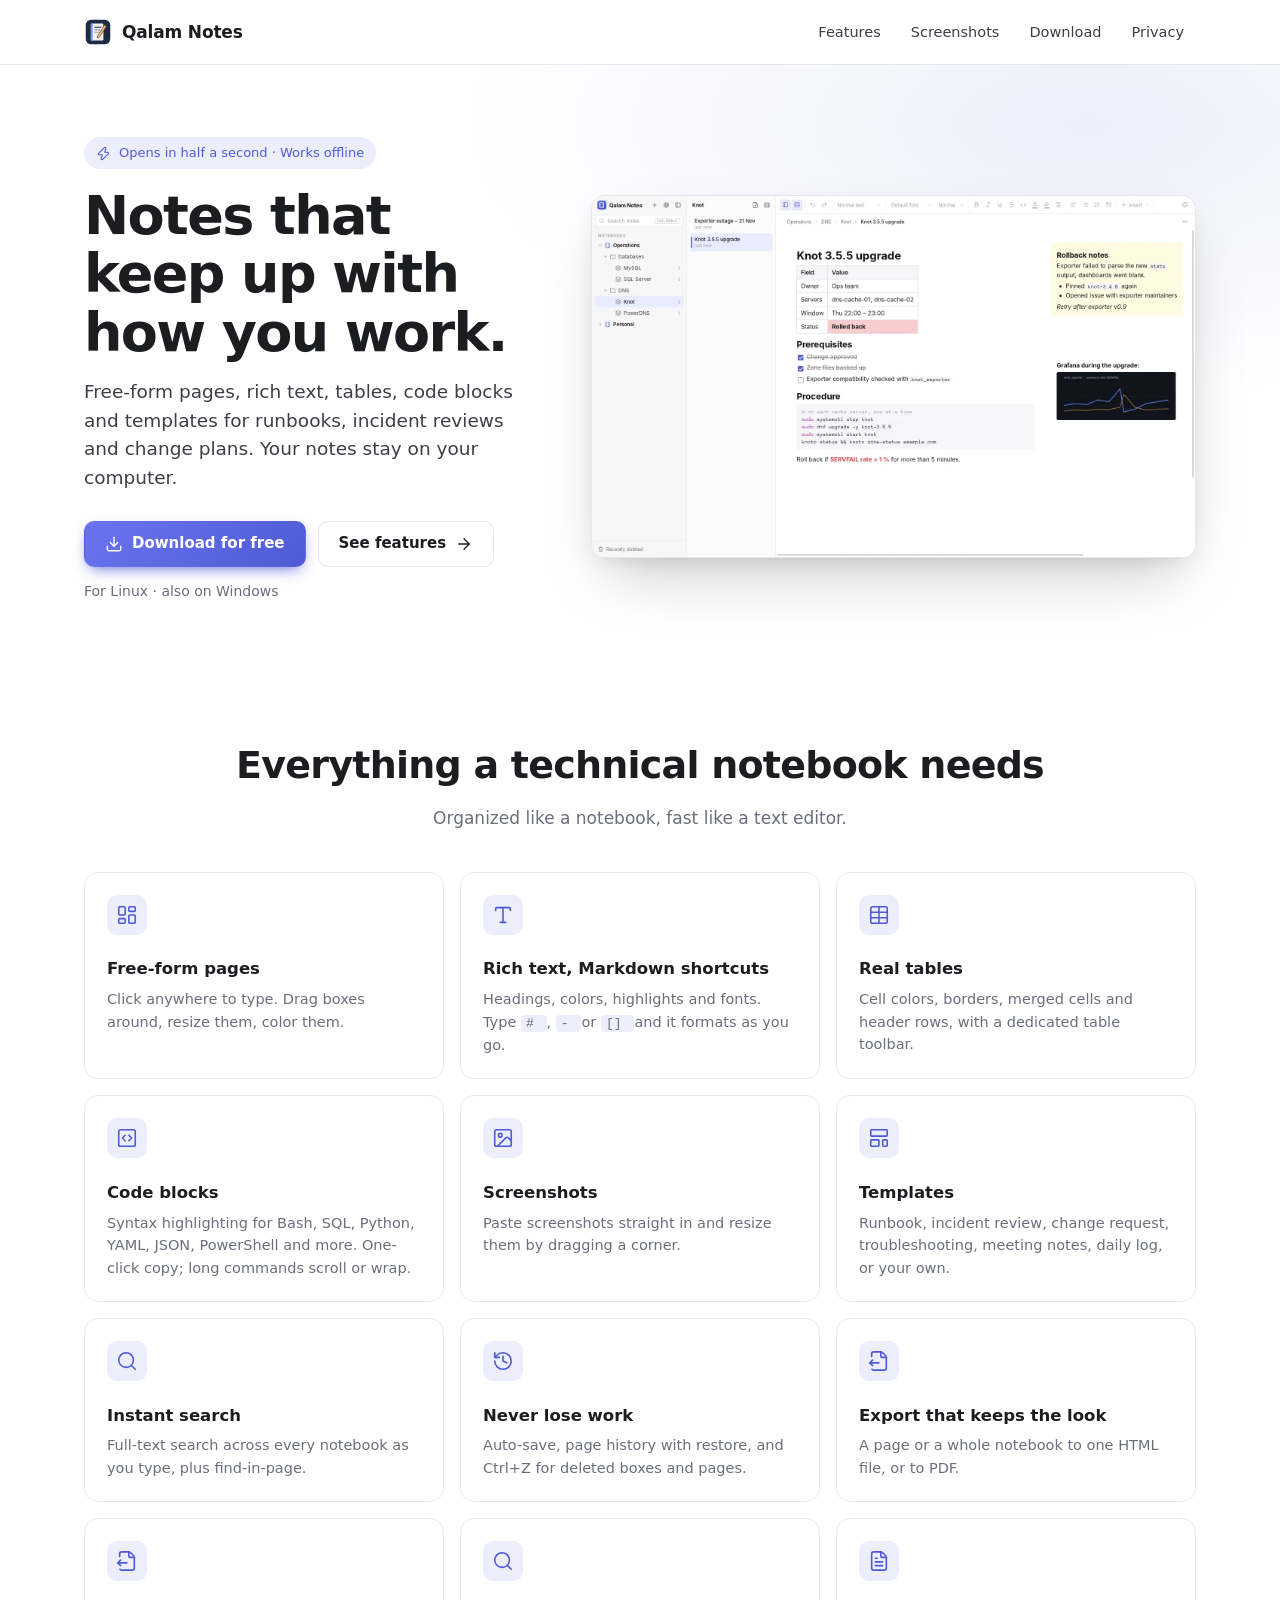
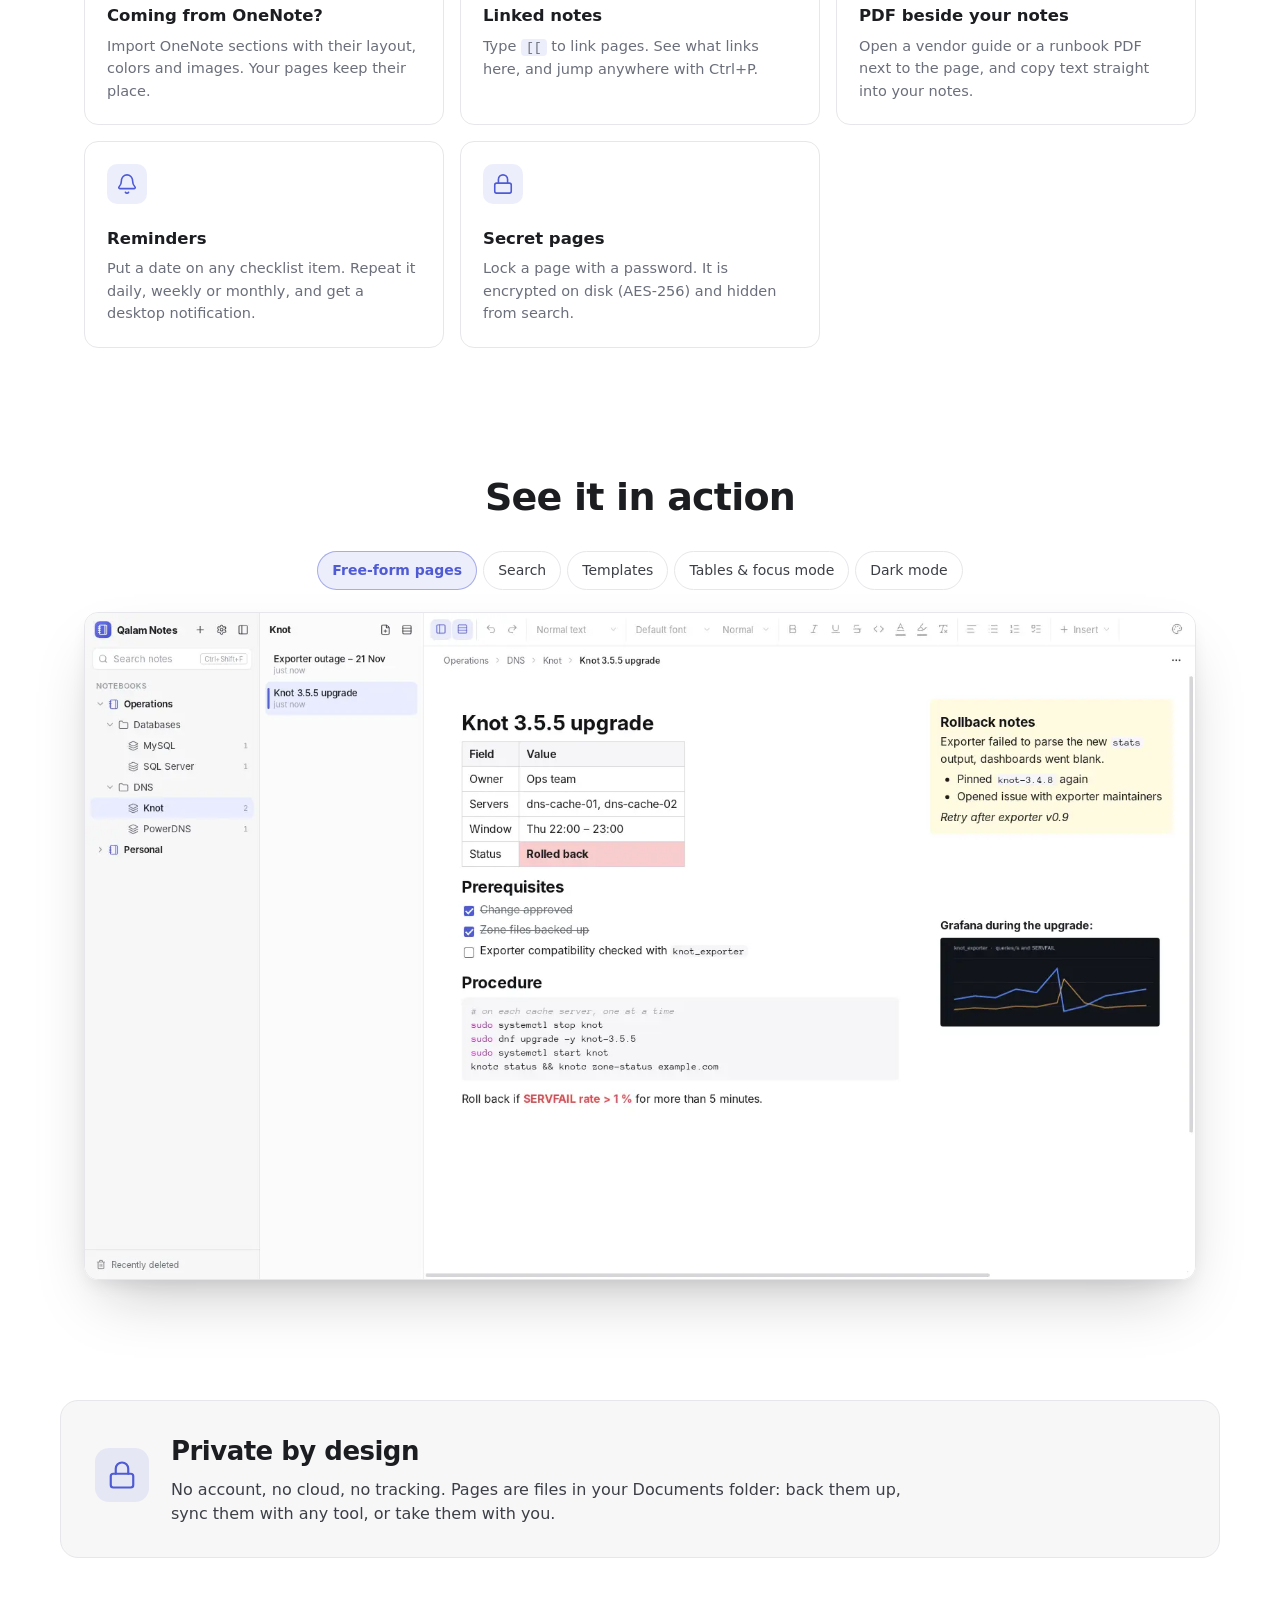
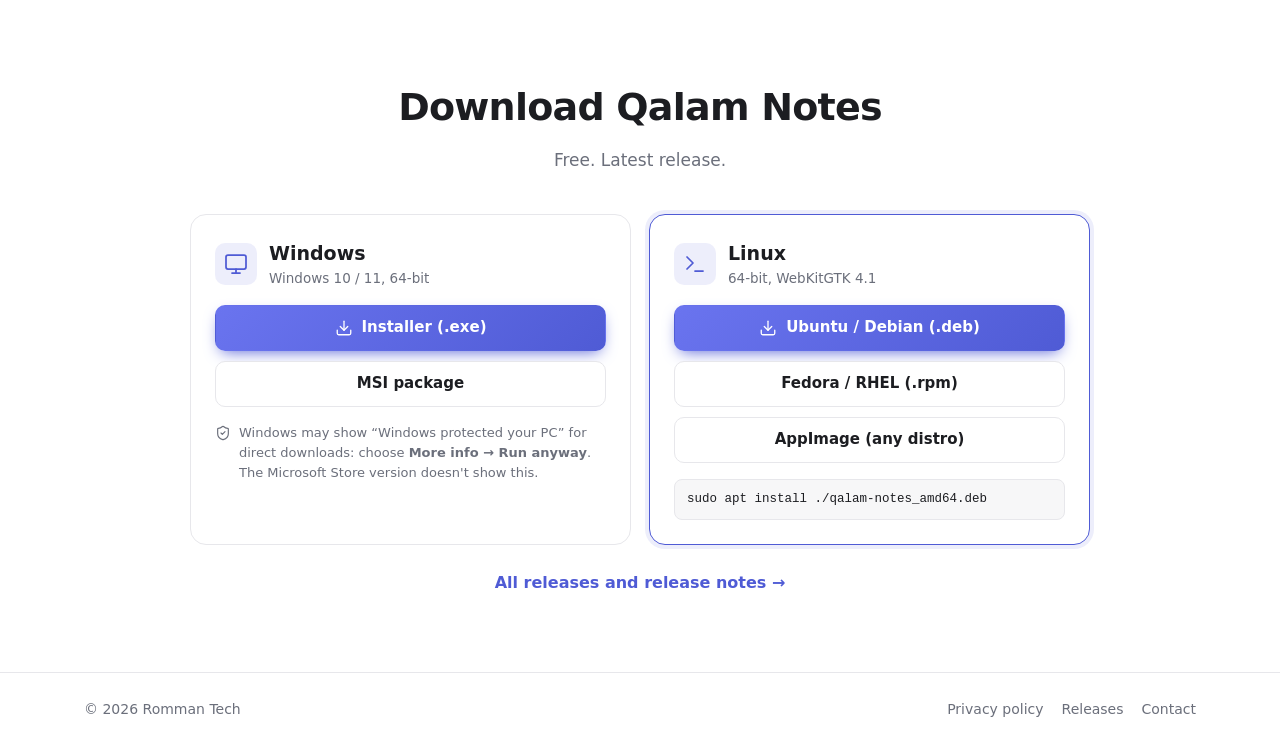
==== index.html @ b6d00610 "Website: master (1e825f2)" ====
<!doctype html>
<html lang="en">
<head>
<meta charset="utf-8">
<meta name="viewport" content="width=device-width, initial-scale=1">
<title>Qalam Notes – fast, private notes for technical people</title>
<meta name="description" content="Free-form pages, rich text, tables, code blocks, templates and full-text search. Your notes stay on your computer.">
<meta property="og:title" content="Qalam Notes">
<meta property="og:description" content="Fast, local-first notes with free-form pages, rich text, tables, templates and search.">
<meta property="og:image" content="https://qalam.romman-tech.com/assets/1-runbook-free-form-page.webp">
<link rel="icon" href="assets/favicon.png">
<link rel="apple-touch-icon" href="assets/apple-touch-icon.png">
<link rel="stylesheet" href="styles.css">
</head>
<body>
<header class="nav">
  <div class="wrap nav-in">
    <a class="brand" href="#top"><img src="assets/logo.svg" alt="" width="28" height="28">Qalam Notes</a>
    <nav>
      <a href="#features">Features</a>
      <a href="#screens">Screenshots</a>
      <a href="#download">Download</a>
      <a href="privacy.html">Privacy</a>
    </nav>
  </div>
</header>

<main id="top">
  <section class="hero">
    <div class="wrap hero-in">
      <div class="hero-text">
        <span class="pill"><svg xmlns="http://www.w3.org/2000/svg" width="24" height="24" viewBox="0 0 24 24" fill="none" stroke="currentColor" stroke-width="1.75" stroke-linecap="round" stroke-linejoin="round"><path d="M15.914 4a1.5 1.5 0 00-2.474-1.561l-9 9A1.5 1.5 0 005.5 14h4.002a.5.5 0 01.471.666L8.086 20a1.5 1.5 0 002.475 1.56l9-9A1.5 1.5 0 0018.5 10h-3.997a.5.5 0 01-.472-.667z"/></svg> Opens in half a second · Works offline</span>
        <h1>Notes that keep up with how you work.</h1>
        <p class="lead">Free-form pages, rich text, tables, code blocks and templates for runbooks, incident reviews and change plans. Your notes stay on your computer.</p>
        <div class="cta">
          <a class="btn primary" id="hero-download" href="#download"><svg xmlns="http://www.w3.org/2000/svg" width="24" height="24" viewBox="0 0 24 24" fill="none" stroke="currentColor" stroke-width="1.75" stroke-linecap="round" stroke-linejoin="round"><path d="M12 15V3"/><path d="M21 15v4a2 2 0 0 1-2 2H5a2 2 0 0 1-2-2v-4"/><path d="m7 10 5 5 5-5"/></svg><span>Download for free</span></a>
          <a class="btn ghost" href="#features">See features <svg xmlns="http://www.w3.org/2000/svg" width="24" height="24" viewBox="0 0 24 24" fill="none" stroke="currentColor" stroke-width="1.75" stroke-linecap="round" stroke-linejoin="round"><path d="M5 12h14"/><path d="m12 5 7 7-7 7"/></svg></a>
        </div>
        <p class="sub" id="hero-sub">Windows 10/11 and Linux</p>
      </div>
      <div class="hero-shot">
        <img src="assets/1-runbook-free-form-page.webp" alt="Qalam Notes with a runbook page, tables, code and side notes" width="1600" height="960">
      </div>
    </div>
  </section>

  <section id="features" class="features">
    <div class="wrap">
      <h2>Everything a technical notebook needs</h2>
      <p class="section-lead">Organized like a notebook, fast like a text editor.</p>
      <div class="grid">
        <article><svg xmlns="http://www.w3.org/2000/svg" width="24" height="24" viewBox="0 0 24 24" fill="none" stroke="currentColor" stroke-width="1.75" stroke-linecap="round" stroke-linejoin="round"><rect width="7" height="9" x="3" y="3" rx="1"/><rect width="7" height="5" x="14" y="3" rx="1"/><rect width="7" height="9" x="14" y="12" rx="1"/><rect width="7" height="5" x="3" y="16" rx="1"/></svg><h3>Free-form pages</h3><p>Click anywhere to type. Drag boxes around, resize them, color them.</p></article>
        <article><svg xmlns="http://www.w3.org/2000/svg" width="24" height="24" viewBox="0 0 24 24" fill="none" stroke="currentColor" stroke-width="1.75" stroke-linecap="round" stroke-linejoin="round"><path d="M12 4v16"/><path d="M4 7V5a1 1 0 0 1 1-1h14a1 1 0 0 1 1 1v2"/><path d="M9 20h6"/></svg><h3>Rich text, Markdown shortcuts</h3><p>Headings, colors, highlights and fonts. Type <code># </code>, <code>- </code> or <code>[] </code> and it formats as you go.</p></article>
        <article><svg xmlns="http://www.w3.org/2000/svg" width="24" height="24" viewBox="0 0 24 24" fill="none" stroke="currentColor" stroke-width="1.75" stroke-linecap="round" stroke-linejoin="round"><path d="M12 3v18"/><rect width="18" height="18" x="3" y="3" rx="2"/><path d="M3 9h18"/><path d="M3 15h18"/></svg><h3>Real tables</h3><p>Cell colors, borders, merged cells and header rows, with a dedicated table toolbar.</p></article>
        <article><svg xmlns="http://www.w3.org/2000/svg" width="24" height="24" viewBox="0 0 24 24" fill="none" stroke="currentColor" stroke-width="1.75" stroke-linecap="round" stroke-linejoin="round"><path d="m10 9-3 3 3 3"/><path d="m14 15 3-3-3-3"/><rect x="3" y="3" width="18" height="18" rx="2"/></svg><h3>Code blocks</h3><p>Syntax highlighting for Bash, SQL, Python, YAML, JSON, PowerShell and more. One-click copy; long commands scroll or wrap.</p></article>
        <article><svg xmlns="http://www.w3.org/2000/svg" width="24" height="24" viewBox="0 0 24 24" fill="none" stroke="currentColor" stroke-width="1.75" stroke-linecap="round" stroke-linejoin="round"><rect width="18" height="18" x="3" y="3" rx="2" ry="2"/><circle cx="9" cy="9" r="2"/><path d="m21 15-3.086-3.086a2 2 0 0 0-2.828 0L6 21"/></svg><h3>Screenshots</h3><p>Paste screenshots straight in and resize them by dragging a corner.</p></article>
        <article><svg xmlns="http://www.w3.org/2000/svg" width="24" height="24" viewBox="0 0 24 24" fill="none" stroke="currentColor" stroke-width="1.75" stroke-linecap="round" stroke-linejoin="round"><rect width="18" height="7" x="3" y="3" rx="1"/><rect width="9" height="7" x="3" y="14" rx="1"/><rect width="5" height="7" x="16" y="14" rx="1"/></svg><h3>Templates</h3><p>Runbook, incident review, change request, troubleshooting, meeting notes, daily log, or your own.</p></article>
        <article><svg xmlns="http://www.w3.org/2000/svg" width="24" height="24" viewBox="0 0 24 24" fill="none" stroke="currentColor" stroke-width="1.75" stroke-linecap="round" stroke-linejoin="round"><path d="m21 21-4.34-4.34"/><circle cx="11" cy="11" r="8"/></svg><h3>Instant search</h3><p>Full-text search across every notebook as you type, plus find-in-page.</p></article>
        <article><svg xmlns="http://www.w3.org/2000/svg" width="24" height="24" viewBox="0 0 24 24" fill="none" stroke="currentColor" stroke-width="1.75" stroke-linecap="round" stroke-linejoin="round"><path d="M3 12a9 9 0 1 0 9-9 9.75 9.75 0 0 0-6.74 2.74L3 8"/><path d="M3 3v5h5"/><path d="M12 7v5l4 2"/></svg><h3>Never lose work</h3><p>Auto-save, page history with restore, and Ctrl+Z for deleted boxes and pages.</p></article>
        <article><svg xmlns="http://www.w3.org/2000/svg" width="24" height="24" viewBox="0 0 24 24" fill="none" stroke="currentColor" stroke-width="1.75" stroke-linecap="round" stroke-linejoin="round"><path d="M4.226 20.925A2 2 0 0 0 6 22h12a2 2 0 0 0 2-2V8a2.4 2.4 0 0 0-.706-1.706l-3.588-3.588A2.4 2.4 0 0 0 14 2H6a2 2 0 0 0-2 2v3.127"/><path d="M14 2v5a1 1 0 0 0 1 1h5"/><path d="m5 11-3 3"/><path d="m5 17-3-3h10"/></svg><h3>Export that keeps the look</h3><p>A page or a whole notebook to one HTML file, or to PDF.</p></article>
        <article><svg xmlns="http://www.w3.org/2000/svg" width="24" height="24" viewBox="0 0 24 24" fill="none" stroke="currentColor" stroke-width="1.75" stroke-linecap="round" stroke-linejoin="round"><path d="M4.226 20.925A2 2 0 0 0 6 22h12a2 2 0 0 0 2-2V8a2.4 2.4 0 0 0-.706-1.706l-3.588-3.588A2.4 2.4 0 0 0 14 2H6a2 2 0 0 0-2 2v3.127"/><path d="M14 2v5a1 1 0 0 0 1 1h5"/><path d="m5 11-3 3"/><path d="m5 17-3-3h10"/></svg><h3>Coming from OneNote?</h3><p>Import OneNote sections with their layout, colors and images. Your pages keep their place.</p></article>
        <article><svg xmlns="http://www.w3.org/2000/svg" width="24" height="24" viewBox="0 0 24 24" fill="none" stroke="currentColor" stroke-width="1.75" stroke-linecap="round" stroke-linejoin="round"><path d="m21 21-4.34-4.34"/><circle cx="11" cy="11" r="8"/></svg><h3>Linked notes</h3><p>Type <code>[[</code> to link pages. See what links here, and jump anywhere with Ctrl+P.</p></article>
        <article><svg xmlns="http://www.w3.org/2000/svg" width="24" height="24" viewBox="0 0 24 24" fill="none" stroke="currentColor" stroke-width="1.75" stroke-linecap="round" stroke-linejoin="round"><path d="M6 22a2 2 0 0 1-2-2V4a2 2 0 0 1 2-2h8a2.4 2.4 0 0 1 1.704.706l3.588 3.588A2.4 2.4 0 0 1 20 8v12a2 2 0 0 1-2 2z"/><path d="M14 2v5a1 1 0 0 0 1 1h5"/><path d="M10 9H8"/><path d="M16 13H8"/><path d="M16 17H8"/></svg><h3>PDF beside your notes</h3><p>Open a vendor guide or a runbook PDF next to the page, and copy text straight into your notes.</p></article>
        <article><svg xmlns="http://www.w3.org/2000/svg" width="24" height="24" viewBox="0 0 24 24" fill="none" stroke="currentColor" stroke-width="1.75" stroke-linecap="round" stroke-linejoin="round"><path d="M10.268 21a2 2 0 0 0 3.464 0"/><path d="M3.262 15.326A1 1 0 0 0 4 17h16a1 1 0 0 0 .74-1.673C19.41 13.956 18 12.499 18 8A6 6 0 0 0 6 8c0 4.499-1.411 5.956-2.738 7.326"/></svg><h3>Reminders</h3><p>Put a date on any checklist item. Repeat it daily, weekly or monthly, and get a desktop notification.</p></article>
        <article><svg xmlns="http://www.w3.org/2000/svg" width="24" height="24" viewBox="0 0 24 24" fill="none" stroke="currentColor" stroke-width="1.75" stroke-linecap="round" stroke-linejoin="round"><rect width="18" height="11" x="3" y="11" rx="2" ry="2"/><path d="M7 11V7a5 5 0 0 1 10 0v4"/></svg><h3>Secret pages</h3><p>Lock a page with a password. It is encrypted on disk (AES-256) and hidden from search.</p></article>
      </div>
    </div>
  </section>

  <section id="screens" class="screens">
    <div class="wrap">
      <h2>See it in action</h2>
      <div class="tabs" role="tablist">
        <button class="on" data-shot="1-runbook-free-form-page" role="tab">Free-form pages</button>
        <button data-shot="2-search-all-notes" role="tab">Search</button>
        <button data-shot="3-templates" role="tab">Templates</button>
        <button data-shot="4-tables-focus-mode" role="tab">Tables &amp; focus mode</button>
        <button data-shot="5-dark-mode" role="tab">Dark mode</button>
      </div>
      <div class="shot"><img id="shot" src="assets/1-runbook-free-form-page.webp" alt="Qalam Notes screenshot" width="1600" height="960" loading="lazy"></div>
    </div>
  </section>

  <section class="private">
    <div class="wrap private-in">
      <div class="lock"><svg xmlns="http://www.w3.org/2000/svg" width="24" height="24" viewBox="0 0 24 24" fill="none" stroke="currentColor" stroke-width="1.75" stroke-linecap="round" stroke-linejoin="round"><rect width="18" height="11" x="3" y="11" rx="2" ry="2"/><path d="M7 11V7a5 5 0 0 1 10 0v4"/></svg></div>
      <div>
        <h2>Private by design</h2>
        <p>No account, no cloud, no tracking. Pages are files in your Documents folder: back them up, sync them with any tool, or take them with you.</p>
      </div>
    </div>
  </section>

  <section id="download" class="download">
    <div class="wrap">
      <h2>Download Qalam Notes</h2>
      <p class="section-lead">Free. <span id="version-line">Latest release.</span></p>
      <div class="dl-grid">
        <article class="dl" id="dl-windows">
          <div class="dl-head"><svg xmlns="http://www.w3.org/2000/svg" width="24" height="24" viewBox="0 0 24 24" fill="none" stroke="currentColor" stroke-width="1.75" stroke-linecap="round" stroke-linejoin="round"><rect width="20" height="14" x="2" y="3" rx="2"/><line x1="8" x2="16" y1="21" y2="21"/><line x1="12" x2="12" y1="17" y2="21"/></svg><h3>Windows</h3><span>Windows 10 / 11, 64-bit</span></div>
          <a class="btn primary store-btn hidden" id="store-link" href="#"><svg xmlns="http://www.w3.org/2000/svg" width="24" height="24" viewBox="0 0 24 24" fill="none" stroke="currentColor" stroke-width="1.75" stroke-linecap="round" stroke-linejoin="round"><path d="M16 10a4 4 0 0 1-8 0"/><path d="M3.103 6.034h17.794"/><path d="M3.4 5.467a2 2 0 0 0-.4 1.2V20a2 2 0 0 0 2 2h14a2 2 0 0 0 2-2V6.667a2 2 0 0 0-.4-1.2l-2-2.667A2 2 0 0 0 17 2H7a2 2 0 0 0-1.6.8z"/></svg><span>Get it from Microsoft Store</span></a>
          <a class="btn primary" data-asset="Qalam-Notes-Setup-x64.exe"><svg xmlns="http://www.w3.org/2000/svg" width="24" height="24" viewBox="0 0 24 24" fill="none" stroke="currentColor" stroke-width="1.75" stroke-linecap="round" stroke-linejoin="round"><path d="M12 15V3"/><path d="M21 15v4a2 2 0 0 1-2 2H5a2 2 0 0 1-2-2v-4"/><path d="m7 10 5 5 5-5"/></svg><span>Installer (.exe)</span></a>
          <a class="btn ghost" data-asset="Qalam-Notes-x64.msi">MSI package</a>
          <p class="note"><svg xmlns="http://www.w3.org/2000/svg" width="24" height="24" viewBox="0 0 24 24" fill="none" stroke="currentColor" stroke-width="1.75" stroke-linecap="round" stroke-linejoin="round"><path d="M20 13c0 5-3.5 7.5-7.66 8.95a1 1 0 0 1-.67-.01C7.5 20.5 4 18 4 13V6a1 1 0 0 1 1-1c2 0 4.5-1.2 6.24-2.72a1.17 1.17 0 0 1 1.52 0C14.51 3.81 17 5 19 5a1 1 0 0 1 1 1z"/><path d="m9 12 2 2 4-4"/></svg><span>Windows may show “Windows protected your PC” for direct downloads: choose <b>More info → Run anyway</b>. The Microsoft Store version doesn't show this.</span></p>
        </article>
        <article class="dl" id="dl-linux">
          <div class="dl-head"><svg xmlns="http://www.w3.org/2000/svg" width="24" height="24" viewBox="0 0 24 24" fill="none" stroke="currentColor" stroke-width="1.75" stroke-linecap="round" stroke-linejoin="round"><path d="M12 19h8"/><path d="m4 17 6-6-6-6"/></svg><h3>Linux</h3><span>64-bit, WebKitGTK 4.1</span></div>
          <a class="btn primary" data-asset="qalam-notes_amd64.deb"><svg xmlns="http://www.w3.org/2000/svg" width="24" height="24" viewBox="0 0 24 24" fill="none" stroke="currentColor" stroke-width="1.75" stroke-linecap="round" stroke-linejoin="round"><path d="M12 15V3"/><path d="M21 15v4a2 2 0 0 1-2 2H5a2 2 0 0 1-2-2v-4"/><path d="m7 10 5 5 5-5"/></svg><span>Ubuntu / Debian (.deb)</span></a>
          <a class="btn ghost" data-asset="qalam-notes.x86_64.rpm">Fedora / RHEL (.rpm)</a>
          <a class="btn ghost" data-asset="Qalam-Notes-x86_64.AppImage">AppImage (any distro)</a>
          <pre class="cmd">sudo apt install ./qalam-notes_amd64.deb</pre>
        </article>
      </div>
      <p class="all-releases"><a id="all-releases" href="#">All releases and release notes →</a></p>
    </div>
  </section>
</main>

<footer class="foot">
  <div class="wrap foot-in">
    <span>© <span id="year">2026</span> Romman Tech</span>
    <nav><a href="privacy.html">Privacy policy</a><a id="foot-releases" href="#">Releases</a><a href="mailto:romman.ahmad@outlook.com">Contact</a></nav>
  </div>
</footer>
<script src="site.js"></script>
</body>
</html>
---- styles.css ----
:root {
  --bg: #ffffff; --bg-soft: #f7f7f8; --bg-card: #ffffff; --border: #e7e7eb; --fg: #1c1d21; --fg-soft: #3d3f47;
  --muted: #6b6f7b; --accent: #4f5bd5; --accent-2: #6a74ef; --accent-soft: rgba(79, 91, 213, 0.1);
  --shadow: 0 30px 60px -20px rgba(16, 17, 22, 0.25), 0 8px 20px -8px rgba(16, 17, 22, 0.12);
  --font: "Inter", "Segoe UI Variable Text", "Segoe UI", system-ui, -apple-system, Ubuntu, sans-serif;
}
@media (prefers-color-scheme: dark) {
  :root {
    --bg: #131417; --bg-soft: #18191d; --bg-card: #1b1c20; --border: #2a2b31; --fg: #ececf0; --fg-soft: #c8c9d0;
    --muted: #9497a2; --accent: #8d98ff; --accent-2: #a8b0ff; --accent-soft: rgba(141, 152, 255, 0.14);
    --shadow: 0 30px 60px -20px rgba(0, 0, 0, 0.7), 0 8px 20px -8px rgba(0, 0, 0, 0.5);
  }
}
* { box-sizing: border-box; }
html { scroll-behavior: smooth; }
body { margin: 0; font-family: var(--font); color: var(--fg); background: var(--bg); line-height: 1.55; -webkit-font-smoothing: antialiased; }
img { max-width: 100%; height: auto; display: block; }
a { color: inherit; }
code { font-family: "Cascadia Code", Consolas, monospace; font-size: 0.9em; background: var(--accent-soft); padding: 1px 5px; border-radius: 4px; }
svg { flex: none; }
.wrap { max-width: 1160px; margin: 0 auto; padding: 0 24px; }
.hidden { display: none !important; }

.nav { position: sticky; top: 0; z-index: 10; background: color-mix(in srgb, var(--bg) 82%, transparent); backdrop-filter: blur(12px); border-bottom: 1px solid var(--border); }
.nav-in { display: flex; align-items: center; justify-content: space-between; height: 64px; }
.brand { display: flex; align-items: center; gap: 10px; font-weight: 700; font-size: 17px; text-decoration: none; letter-spacing: -0.01em; }
.nav nav { display: flex; gap: 6px; }
.nav nav a { text-decoration: none; color: var(--fg-soft); padding: 8px 12px; border-radius: 8px; font-size: 14.5px; }
.nav nav a:hover { background: var(--bg-soft); color: var(--fg); }

.hero { padding: 72px 0 40px; background: radial-gradient(900px 400px at 85% 10%, var(--accent-soft), transparent 70%); }
.hero-in { display: grid; grid-template-columns: 0.95fr 1.25fr; gap: 48px; align-items: center; }
.pill { display: inline-flex; align-items: center; gap: 8px; font-size: 13px; font-weight: 500; color: var(--accent); background: var(--accent-soft); padding: 6px 12px; border-radius: 999px; }
.pill svg { width: 15px; height: 15px; }
h1 { font-size: clamp(36px, 5vw, 54px); line-height: 1.08; letter-spacing: -0.03em; margin: 18px 0 16px; }
.lead { font-size: 18.5px; color: var(--fg-soft); margin: 0 0 28px; max-width: 520px; }
.cta { display: flex; gap: 12px; flex-wrap: wrap; }
.sub { color: var(--muted); font-size: 14px; margin-top: 14px; }
.hero-shot img { border-radius: 14px; border: 1px solid var(--border); box-shadow: var(--shadow); }

.btn { display: inline-flex; align-items: center; justify-content: center; gap: 9px; height: 46px; padding: 0 20px; border-radius: 10px; font-weight: 600; font-size: 15px; text-decoration: none; border: 1px solid var(--border); transition: transform 0.12s, filter 0.12s, background 0.12s; }
.btn svg { width: 18px; height: 18px; }
.btn.primary { background: linear-gradient(135deg, var(--accent-2), var(--accent)); color: #fff; border-color: transparent; box-shadow: 0 6px 16px -6px var(--accent); }
@media (prefers-color-scheme: dark) { .btn.primary { color: #0f1016; } }
.btn.primary:hover { filter: brightness(1.07); transform: translateY(-1px); }
.btn.ghost { background: var(--bg-card); color: var(--fg); }
.btn.ghost:hover { background: var(--bg-soft); }

section h2 { font-size: clamp(28px, 3.4vw, 38px); letter-spacing: -0.02em; margin: 0 0 10px; text-align: center; }
.section-lead { text-align: center; color: var(--muted); font-size: 17px; margin: 0 0 40px; }
.features { padding: 80px 0; }
.grid { display: grid; grid-template-columns: repeat(3, 1fr); gap: 16px; }
.grid article { background: var(--bg-card); border: 1px solid var(--border); border-radius: 14px; padding: 22px; transition: border-color 0.15s, transform 0.15s; }
.grid article:hover { border-color: color-mix(in srgb, var(--accent) 40%, var(--border)); transform: translateY(-2px); }
.grid svg { width: 40px; height: 40px; padding: 9px; border-radius: 10px; background: var(--accent-soft); color: var(--accent); }
.grid h3 { margin: 14px 0 6px; font-size: 16.5px; }
.grid p { margin: 0; color: var(--muted); font-size: 14.5px; }

.screens { padding: 40px 0 80px; }
.tabs { display: flex; justify-content: center; gap: 6px; flex-wrap: wrap; margin: 24px 0 22px; }
.tabs button { font: inherit; font-size: 14px; border: 1px solid var(--border); background: var(--bg-card); color: var(--fg-soft); padding: 8px 14px; border-radius: 999px; cursor: pointer; }
.tabs button.on { background: var(--accent-soft); color: var(--accent); border-color: color-mix(in srgb, var(--accent) 45%, transparent); font-weight: 600; }
.shot img { border-radius: 14px; border: 1px solid var(--border); box-shadow: var(--shadow); margin: 0 auto; }

.private { padding: 40px 0; }
.private-in { display: flex; gap: 22px; align-items: center; background: var(--bg-soft); border: 1px solid var(--border); border-radius: 18px; padding: 30px 34px; }
.private h2 { text-align: left; font-size: 26px; margin: 0 0 6px; }
.private p { margin: 0; color: var(--fg-soft); max-width: 760px; }
.lock svg { width: 54px; height: 54px; padding: 12px; border-radius: 14px; background: var(--accent-soft); color: var(--accent); }

.download { padding: 80px 0 60px; }
.dl-grid { display: grid; grid-template-columns: 1fr 1fr; gap: 18px; max-width: 900px; margin: 0 auto; }
.dl { display: flex; flex-direction: column; gap: 10px; background: var(--bg-card); border: 1px solid var(--border); border-radius: 16px; padding: 24px; }
.dl.you { border-color: var(--accent); box-shadow: 0 0 0 4px var(--accent-soft); }
.dl-head { display: grid; grid-template-columns: auto 1fr; column-gap: 12px; align-items: center; margin-bottom: 6px; }
.dl-head svg { grid-row: span 2; width: 42px; height: 42px; padding: 9px; border-radius: 10px; background: var(--accent-soft); color: var(--accent); }
.dl-head h3 { margin: 0; font-size: 19px; }
.dl-head span { color: var(--muted); font-size: 13.5px; }
.dl .btn { width: 100%; }
.note { display: flex; gap: 8px; color: var(--muted); font-size: 13px; margin: 6px 0 0; }
.note svg { width: 16px; height: 16px; margin-top: 2px; }
.cmd { margin: 6px 0 0; background: var(--bg-soft); border: 1px solid var(--border); border-radius: 8px; padding: 10px 12px; font-size: 12.5px; overflow-x: auto; }
.all-releases { text-align: center; margin-top: 26px; }
.all-releases a { color: var(--accent); font-weight: 600; text-decoration: none; }

.foot { border-top: 1px solid var(--border); padding: 26px 0; color: var(--muted); font-size: 14px; }
.foot-in { display: flex; justify-content: space-between; align-items: center; flex-wrap: wrap; gap: 12px; }
.foot nav { display: flex; gap: 18px; }
.foot a { text-decoration: none; }
.foot a:hover { color: var(--fg); }

.doc { max-width: 760px; margin: 0 auto; padding: 56px 24px 80px; }
.doc h1 { font-size: 38px; }
.doc h2 { text-align: left; font-size: 21px; margin: 30px 0 8px; }
.doc p, .doc li { color: var(--fg-soft); }
.doc .updated { color: var(--muted); }

@media (max-width: 900px) {
  .hero-in { grid-template-columns: 1fr; }
  .grid { grid-template-columns: 1fr 1fr; }
  .dl-grid { grid-template-columns: 1fr; }
  .nav nav a:not(:last-child) { display: none; }
}
@media (max-width: 560px) { .grid { grid-template-columns: 1fr; } .private-in { flex-direction: column; align-items: flex-start; } }
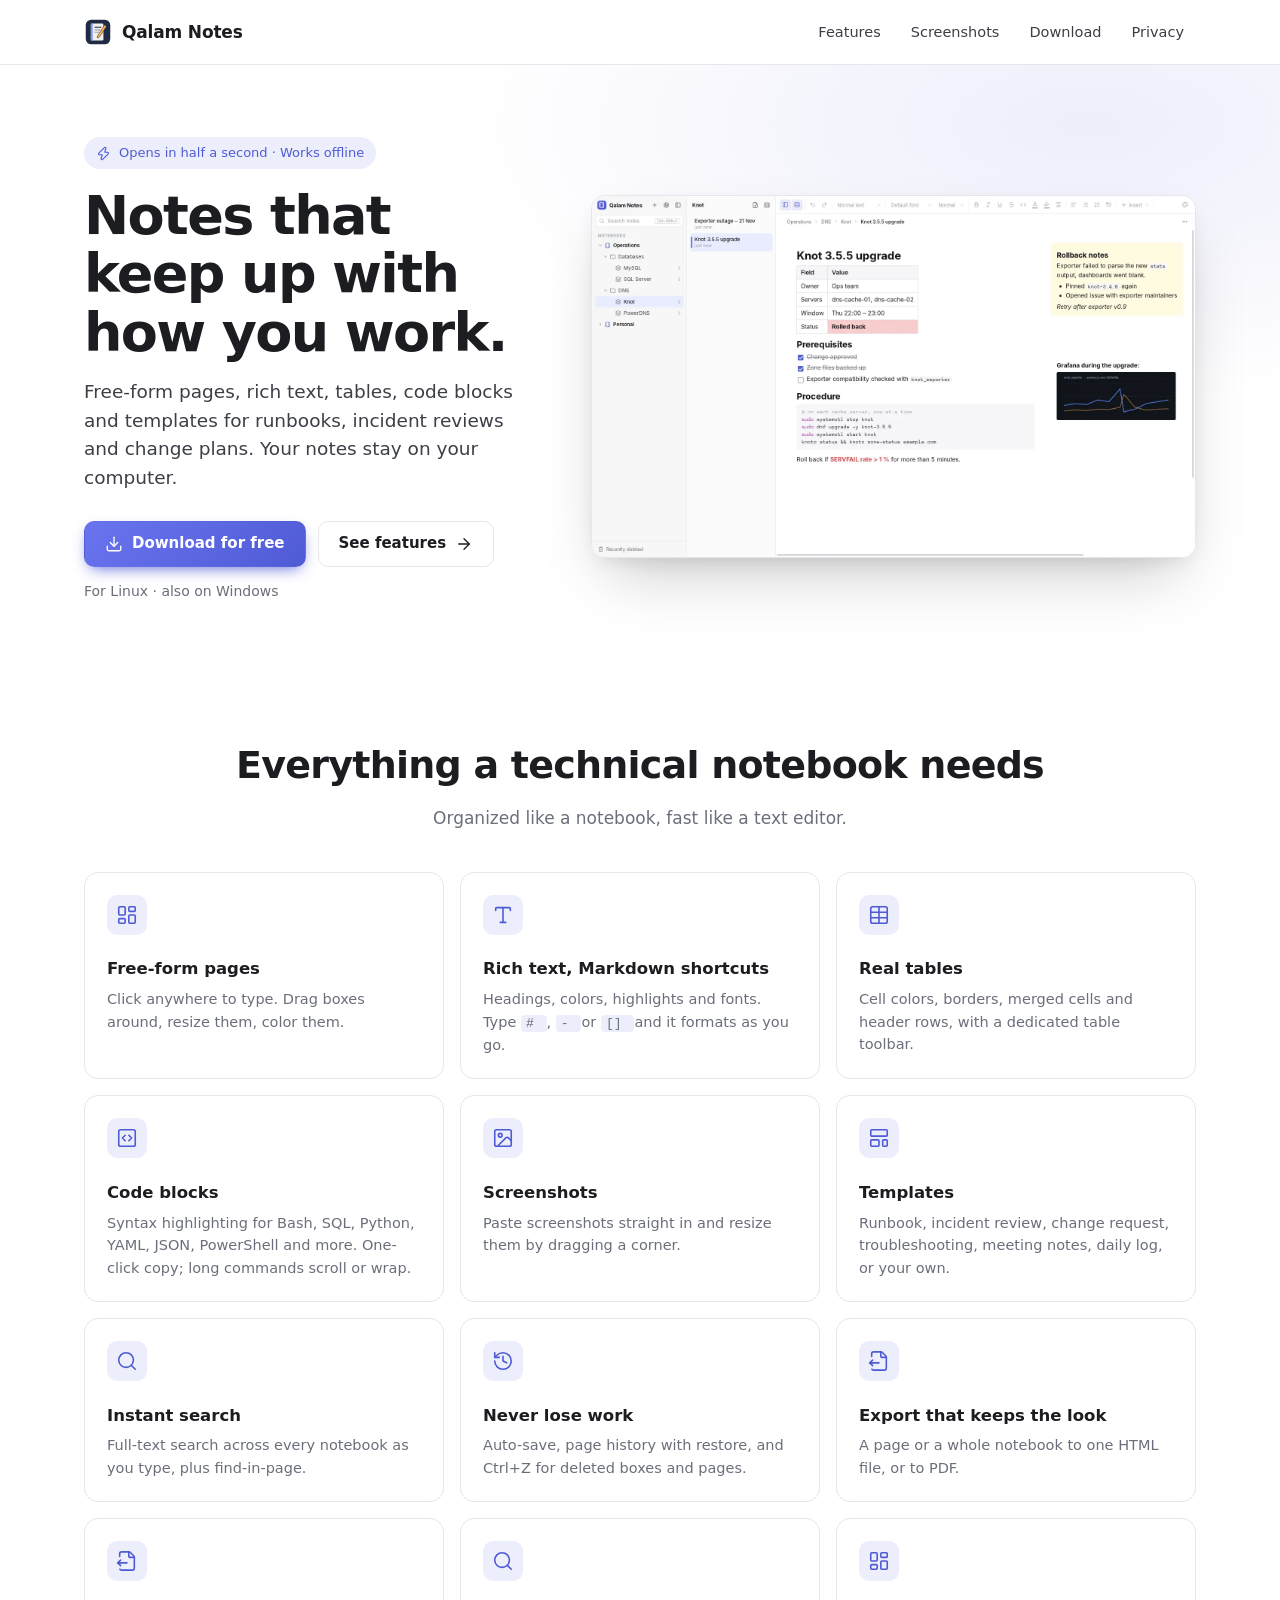
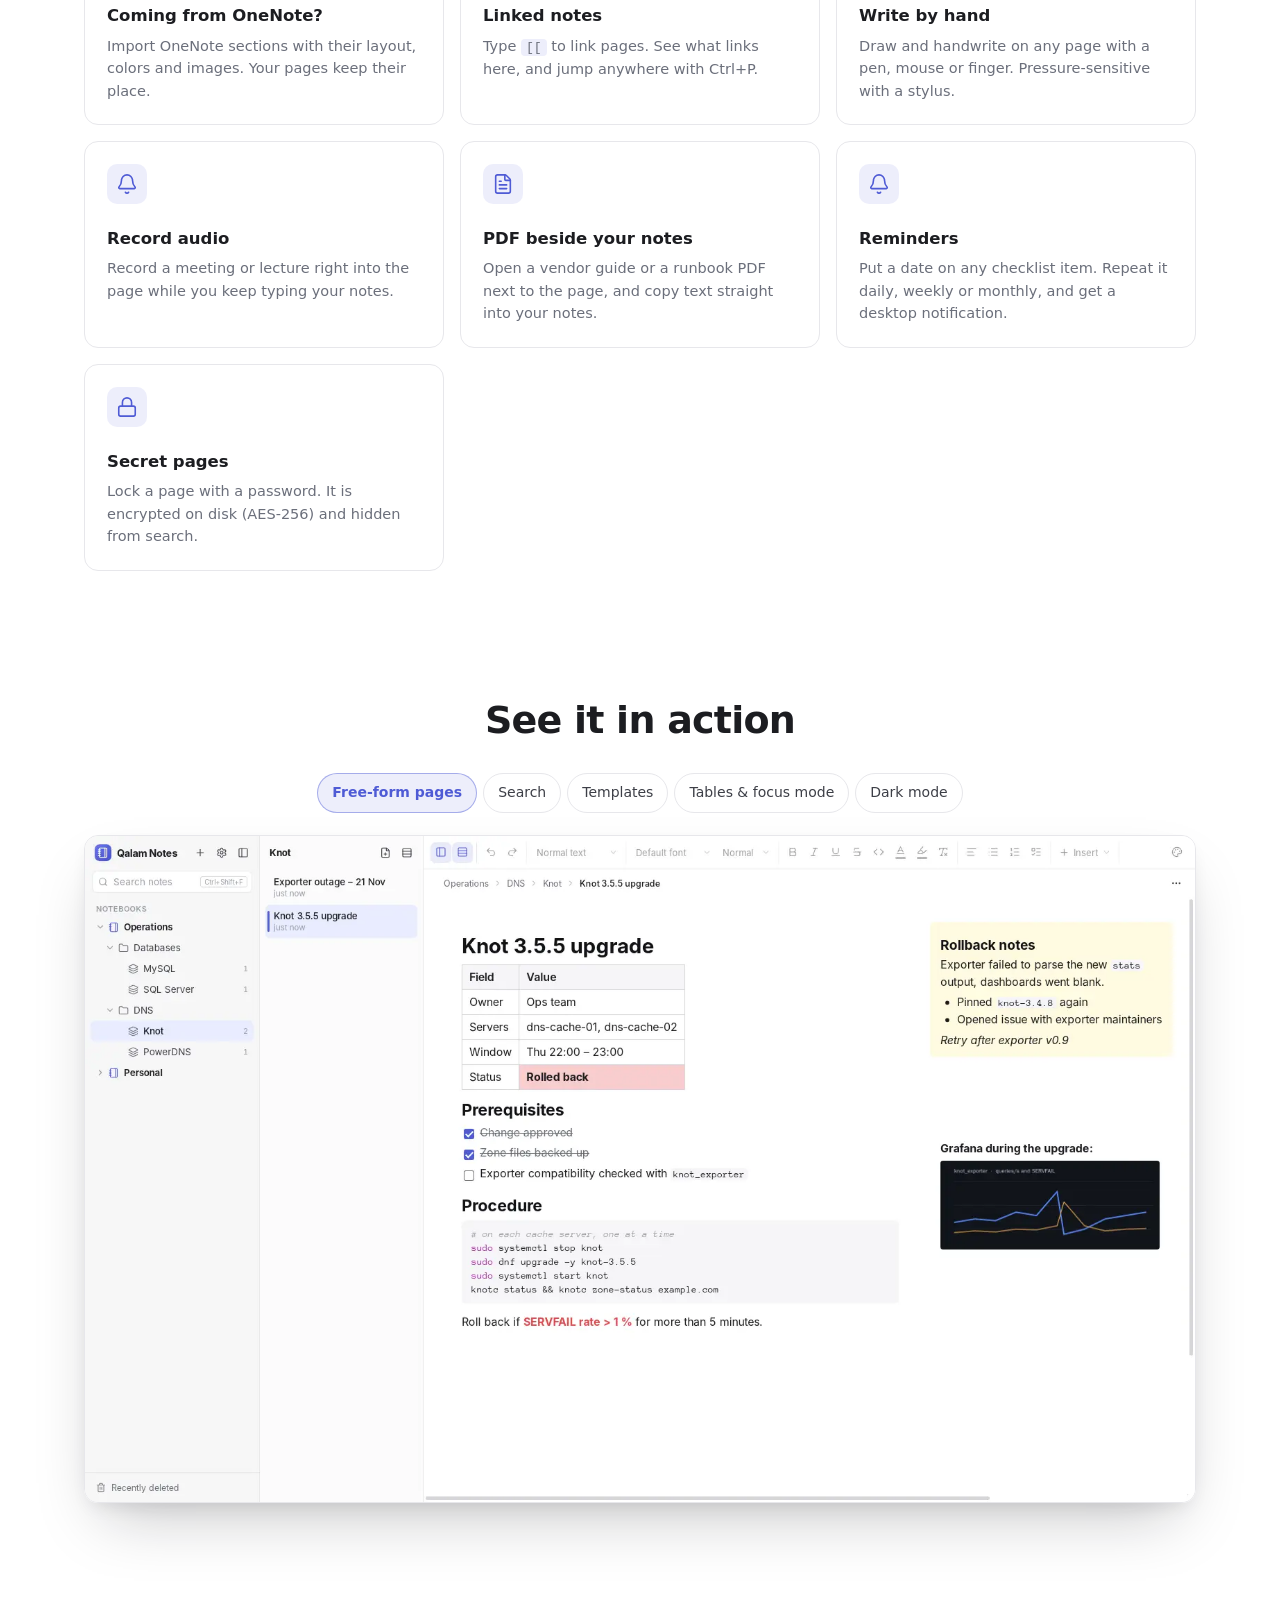
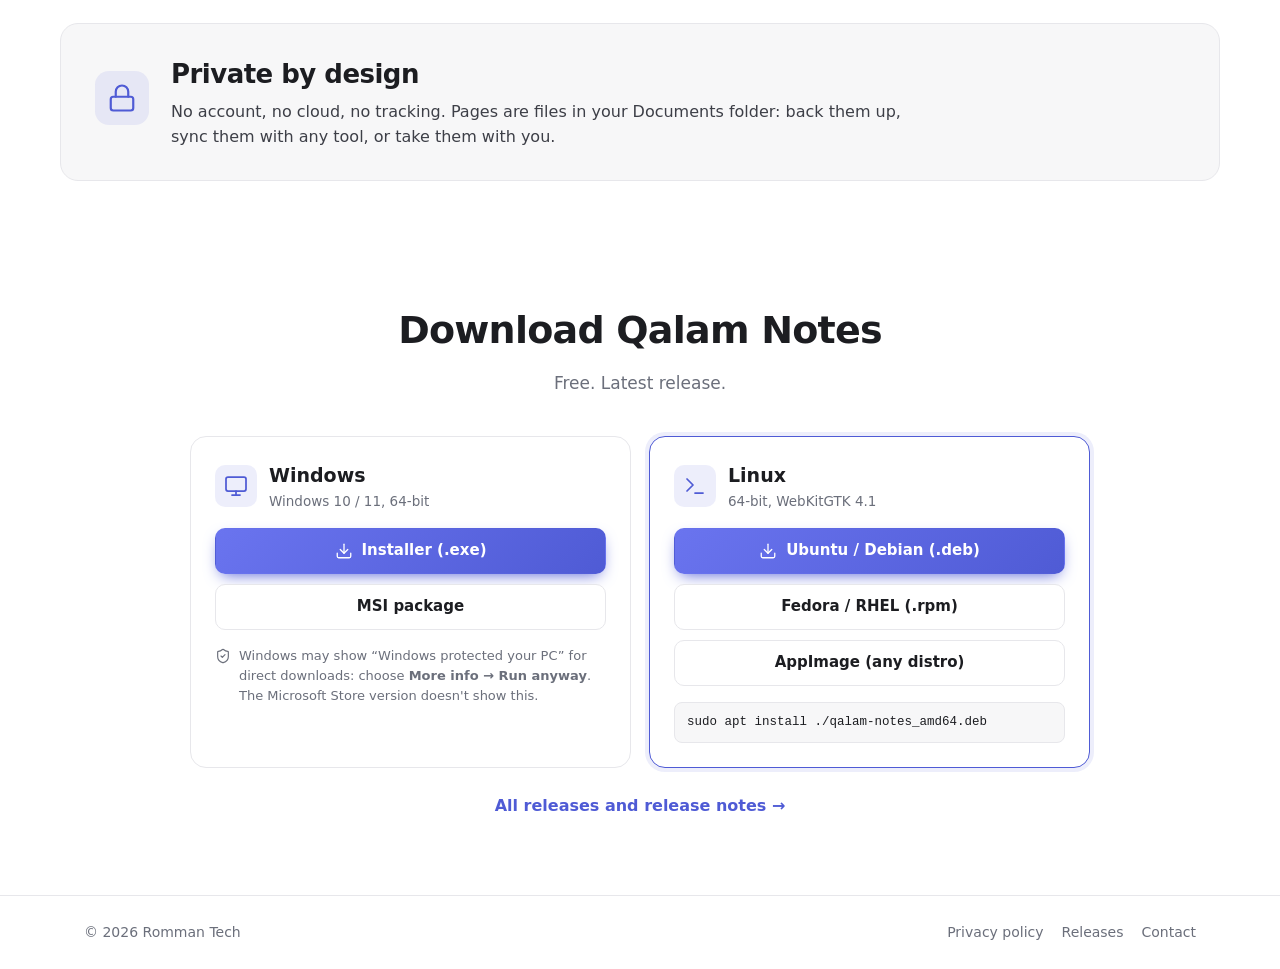
==== commit c4488cb0: "Website: master (804a506)" ====
--- a/index.html
+++ b/index.html
@@ -60,6 +60,8 @@
         <article><svg xmlns="http://www.w3.org/2000/svg" width="24" height="24" viewBox="0 0 24 24" fill="none" stroke="currentColor" stroke-width="1.75" stroke-linecap="round" stroke-linejoin="round"><path d="M4.226 20.925A2 2 0 0 0 6 22h12a2 2 0 0 0 2-2V8a2.4 2.4 0 0 0-.706-1.706l-3.588-3.588A2.4 2.4 0 0 0 14 2H6a2 2 0 0 0-2 2v3.127"/><path d="M14 2v5a1 1 0 0 0 1 1h5"/><path d="m5 11-3 3"/><path d="m5 17-3-3h10"/></svg><h3>Export that keeps the look</h3><p>A page or a whole notebook to one HTML file, or to PDF.</p></article>
         <article><svg xmlns="http://www.w3.org/2000/svg" width="24" height="24" viewBox="0 0 24 24" fill="none" stroke="currentColor" stroke-width="1.75" stroke-linecap="round" stroke-linejoin="round"><path d="M4.226 20.925A2 2 0 0 0 6 22h12a2 2 0 0 0 2-2V8a2.4 2.4 0 0 0-.706-1.706l-3.588-3.588A2.4 2.4 0 0 0 14 2H6a2 2 0 0 0-2 2v3.127"/><path d="M14 2v5a1 1 0 0 0 1 1h5"/><path d="m5 11-3 3"/><path d="m5 17-3-3h10"/></svg><h3>Coming from OneNote?</h3><p>Import OneNote sections with their layout, colors and images. Your pages keep their place.</p></article>
         <article><svg xmlns="http://www.w3.org/2000/svg" width="24" height="24" viewBox="0 0 24 24" fill="none" stroke="currentColor" stroke-width="1.75" stroke-linecap="round" stroke-linejoin="round"><path d="m21 21-4.34-4.34"/><circle cx="11" cy="11" r="8"/></svg><h3>Linked notes</h3><p>Type <code>[[</code> to link pages. See what links here, and jump anywhere with Ctrl+P.</p></article>
+        <article><svg xmlns="http://www.w3.org/2000/svg" width="24" height="24" viewBox="0 0 24 24" fill="none" stroke="currentColor" stroke-width="1.75" stroke-linecap="round" stroke-linejoin="round"><rect width="7" height="9" x="3" y="3" rx="1"/><rect width="7" height="5" x="14" y="3" rx="1"/><rect width="7" height="9" x="14" y="12" rx="1"/><rect width="7" height="5" x="3" y="16" rx="1"/></svg><h3>Write by hand</h3><p>Draw and handwrite on any page with a pen, mouse or finger. Pressure-sensitive with a stylus.</p></article>
+        <article><svg xmlns="http://www.w3.org/2000/svg" width="24" height="24" viewBox="0 0 24 24" fill="none" stroke="currentColor" stroke-width="1.75" stroke-linecap="round" stroke-linejoin="round"><path d="M10.268 21a2 2 0 0 0 3.464 0"/><path d="M3.262 15.326A1 1 0 0 0 4 17h16a1 1 0 0 0 .74-1.673C19.41 13.956 18 12.499 18 8A6 6 0 0 0 6 8c0 4.499-1.411 5.956-2.738 7.326"/></svg><h3>Record audio</h3><p>Record a meeting or lecture right into the page while you keep typing your notes.</p></article>
         <article><svg xmlns="http://www.w3.org/2000/svg" width="24" height="24" viewBox="0 0 24 24" fill="none" stroke="currentColor" stroke-width="1.75" stroke-linecap="round" stroke-linejoin="round"><path d="M6 22a2 2 0 0 1-2-2V4a2 2 0 0 1 2-2h8a2.4 2.4 0 0 1 1.704.706l3.588 3.588A2.4 2.4 0 0 1 20 8v12a2 2 0 0 1-2 2z"/><path d="M14 2v5a1 1 0 0 0 1 1h5"/><path d="M10 9H8"/><path d="M16 13H8"/><path d="M16 17H8"/></svg><h3>PDF beside your notes</h3><p>Open a vendor guide or a runbook PDF next to the page, and copy text straight into your notes.</p></article>
         <article><svg xmlns="http://www.w3.org/2000/svg" width="24" height="24" viewBox="0 0 24 24" fill="none" stroke="currentColor" stroke-width="1.75" stroke-linecap="round" stroke-linejoin="round"><path d="M10.268 21a2 2 0 0 0 3.464 0"/><path d="M3.262 15.326A1 1 0 0 0 4 17h16a1 1 0 0 0 .74-1.673C19.41 13.956 18 12.499 18 8A6 6 0 0 0 6 8c0 4.499-1.411 5.956-2.738 7.326"/></svg><h3>Reminders</h3><p>Put a date on any checklist item. Repeat it daily, weekly or monthly, and get a desktop notification.</p></article>
         <article><svg xmlns="http://www.w3.org/2000/svg" width="24" height="24" viewBox="0 0 24 24" fill="none" stroke="currentColor" stroke-width="1.75" stroke-linecap="round" stroke-linejoin="round"><rect width="18" height="11" x="3" y="11" rx="2" ry="2"/><path d="M7 11V7a5 5 0 0 1 10 0v4"/></svg><h3>Secret pages</h3><p>Lock a page with a password. It is encrypted on disk (AES-256) and hidden from search.</p></article>
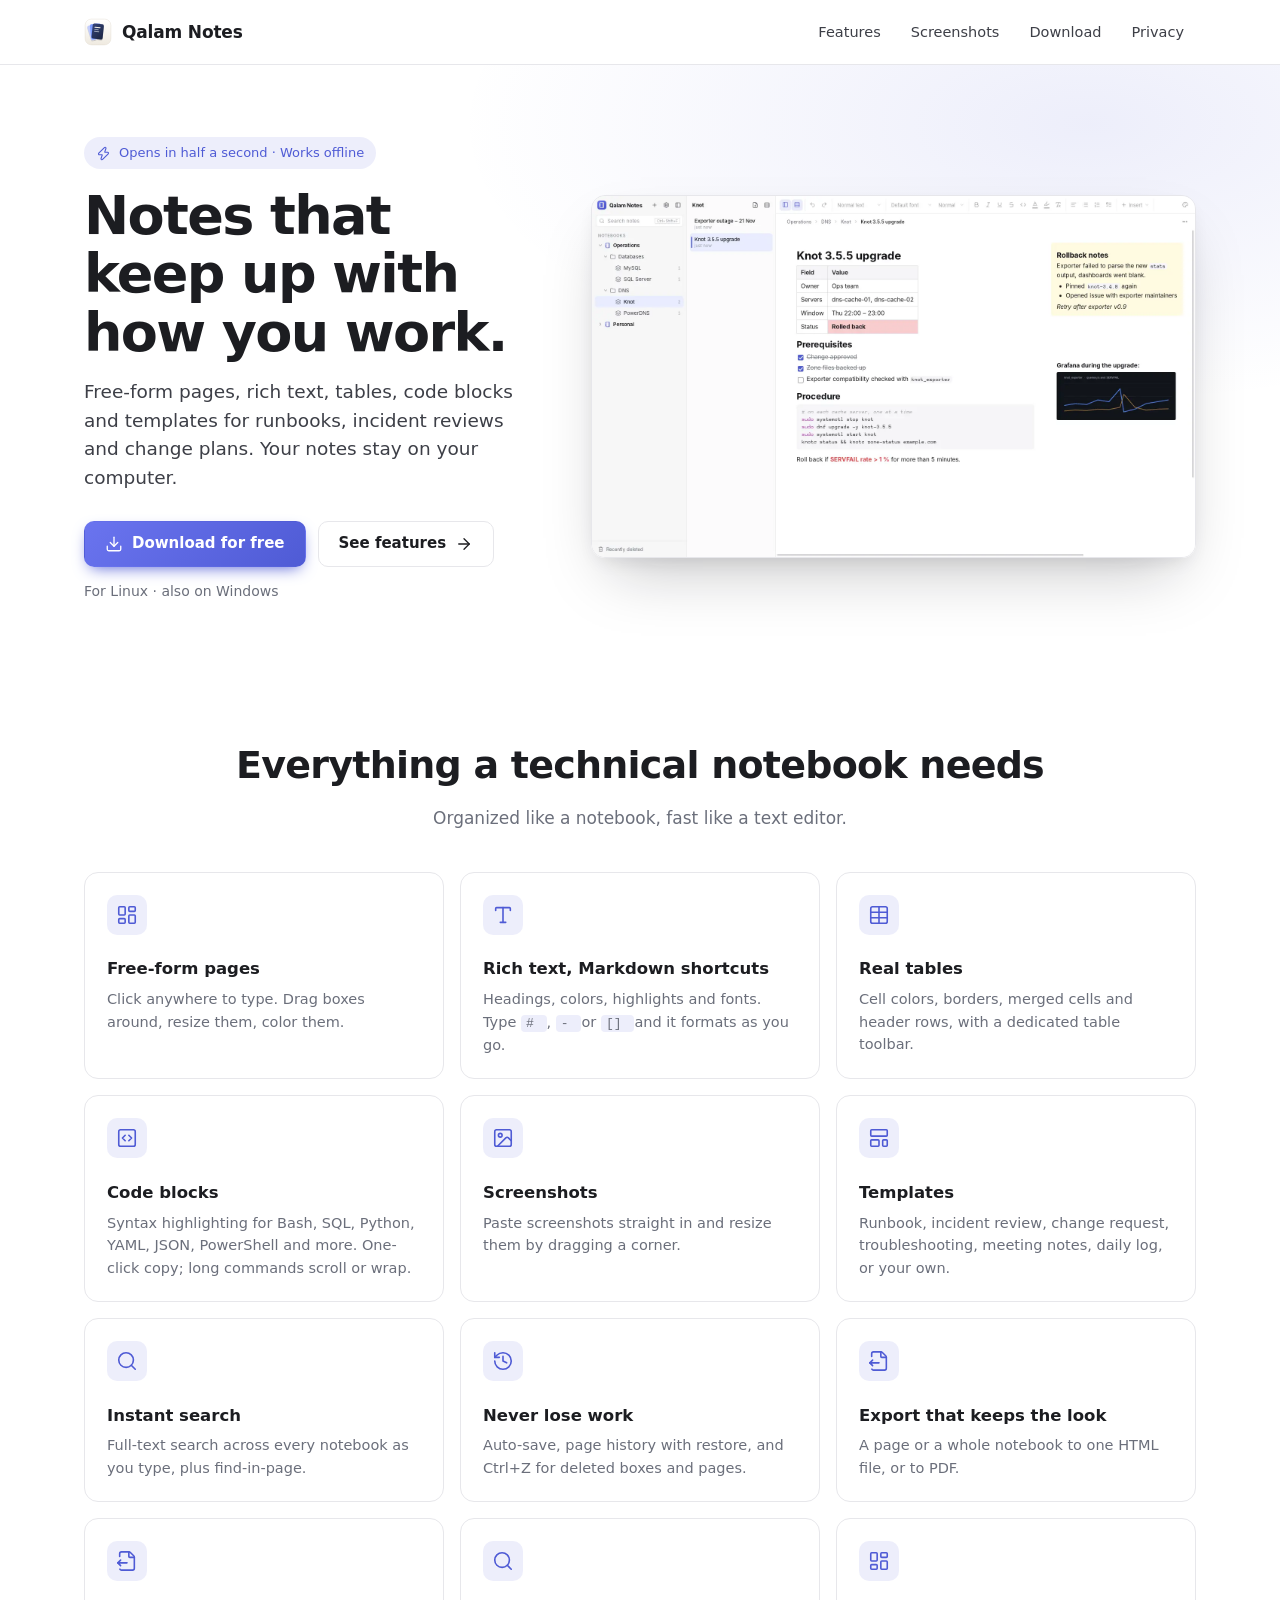
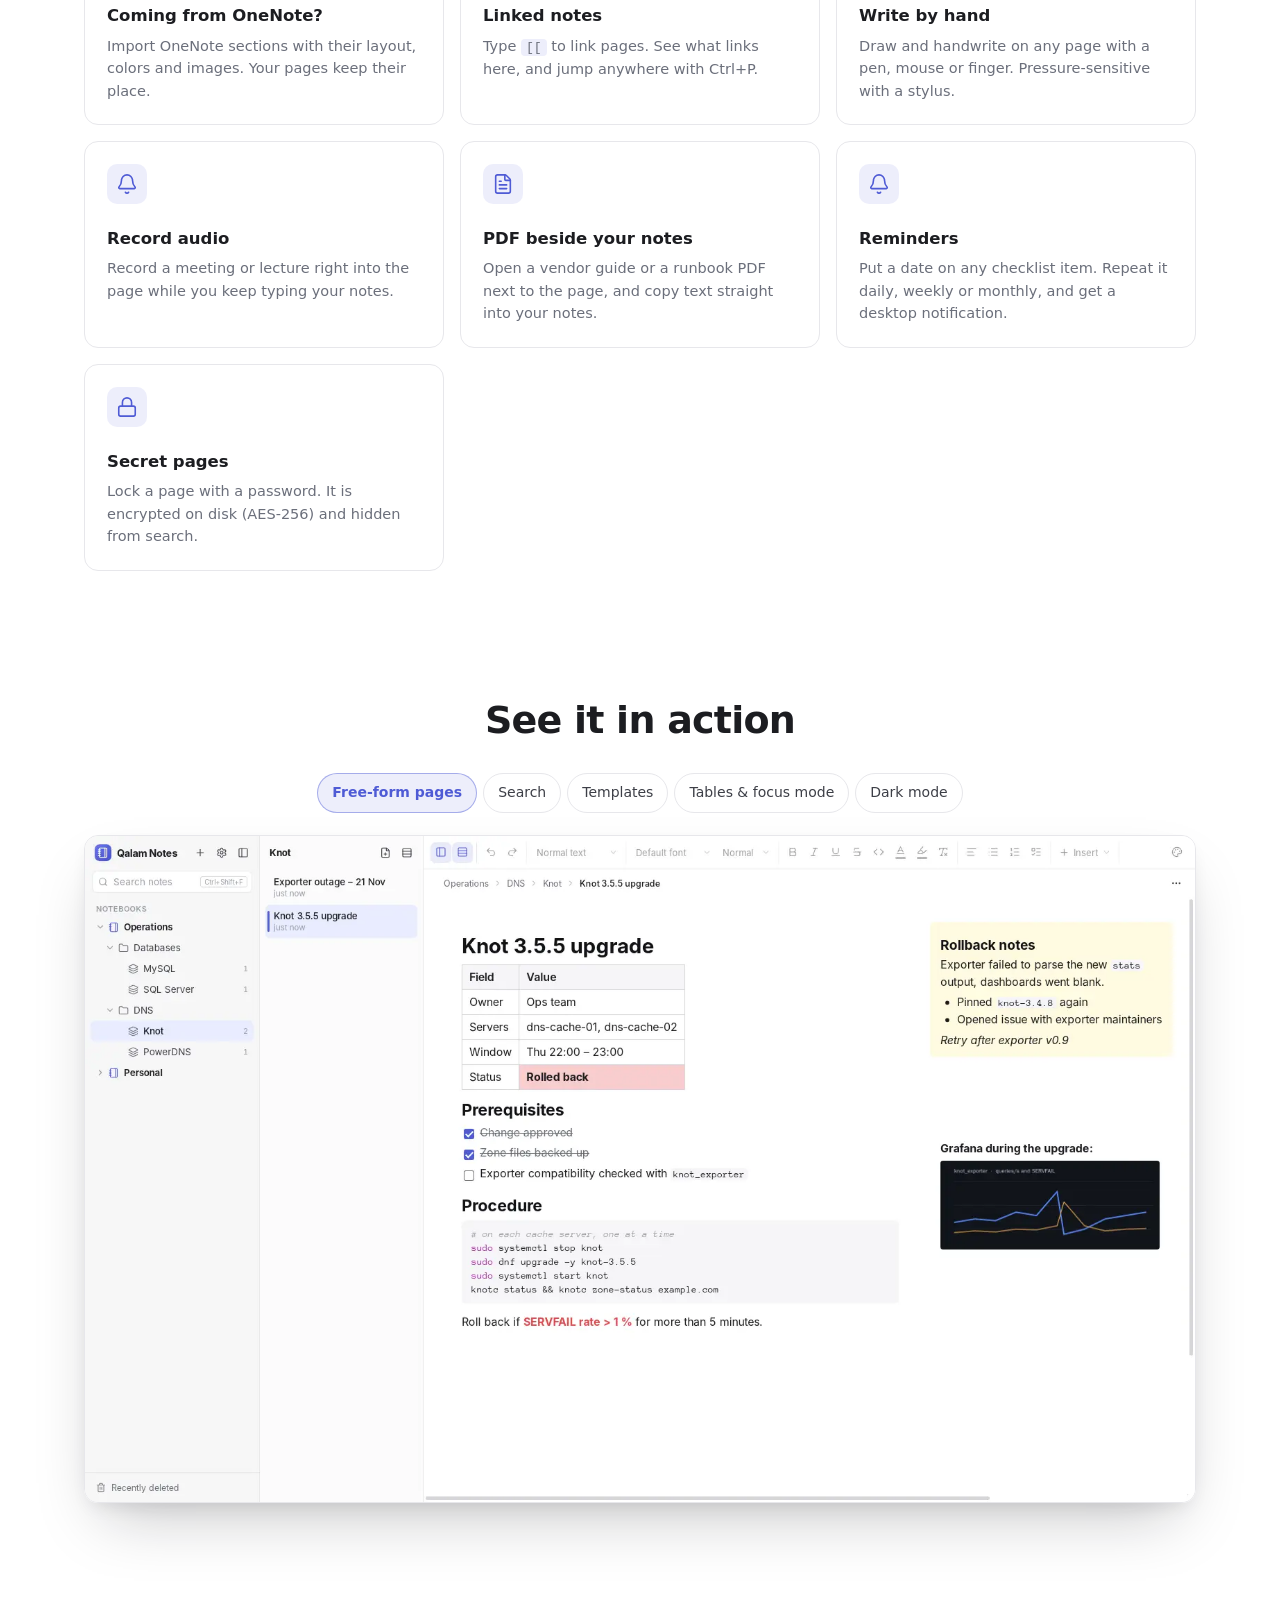
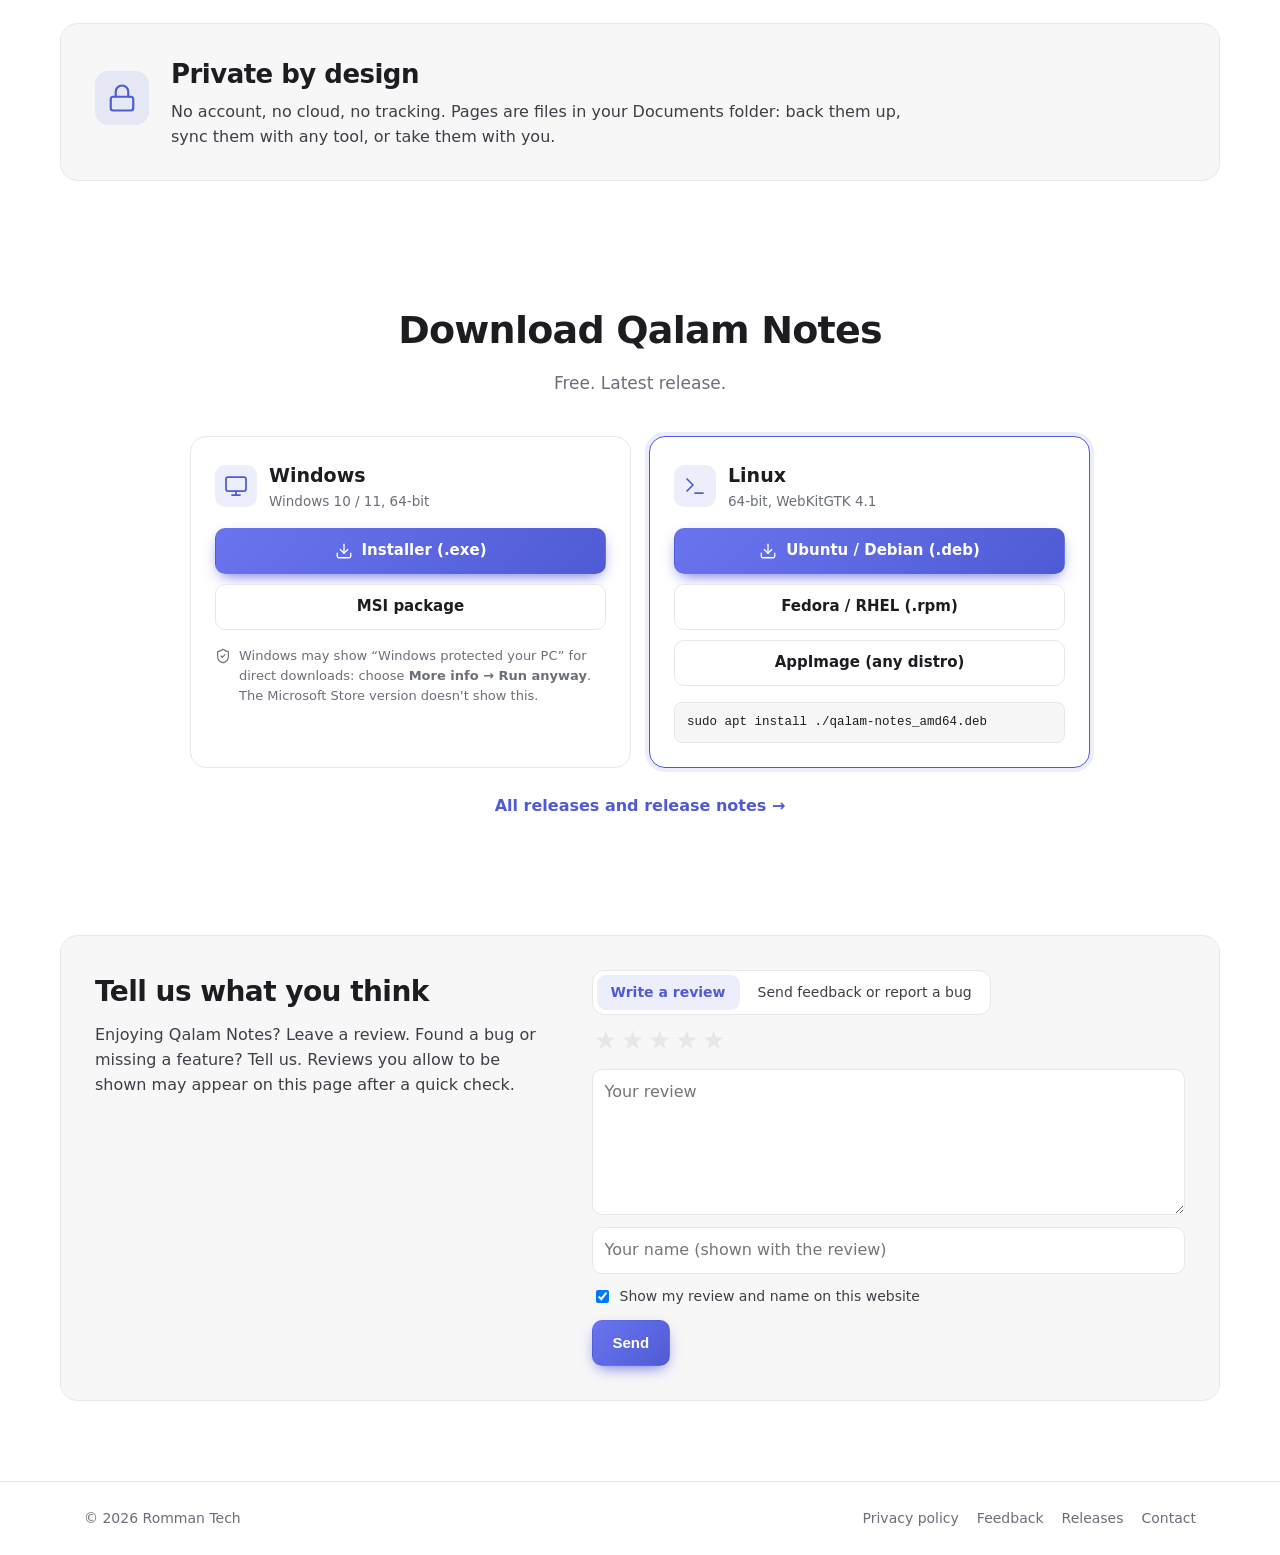
==== commit c9796bd9: "Website: master (0da9e42)" ====
--- a/index.html
+++ b/index.html
@@ -83,6 +83,14 @@
     </div>
   </section>
 
+  <section id="reviews" class="reviews hidden" aria-live="polite">
+    <div class="wrap">
+      <h2>What people say</h2>
+      <p class="section-lead" id="reviews-lead">Reviews from Qalam Notes users.</p>
+      <div class="rv-grid" id="rv-grid"></div>
+    </div>
+  </section>
+
   <section class="private">
     <div class="wrap private-in">
       <div class="lock"><svg xmlns="http://www.w3.org/2000/svg" width="24" height="24" viewBox="0 0 24 24" fill="none" stroke="currentColor" stroke-width="1.75" stroke-linecap="round" stroke-linejoin="round"><rect width="18" height="11" x="3" y="11" rx="2" ry="2"/><path d="M7 11V7a5 5 0 0 1 10 0v4"/></svg></div>
@@ -116,12 +124,45 @@
       <p class="all-releases"><a id="all-releases" href="#">All releases and release notes →</a></p>
     </div>
   </section>
+
+  <section id="feedback" class="feedback hidden">
+    <div class="wrap fb-in">
+      <div class="fb-text">
+        <h2>Tell us what you think</h2>
+        <p>Enjoying Qalam Notes? Leave a review. Found a bug or missing a feature? Tell us. Reviews you allow to be shown may appear on this page after a quick check.</p>
+      </div>
+      <form id="fb-form" class="fb-form" novalidate>
+        <div class="fb-modes" role="tablist" aria-label="What would you like to send?">
+          <label><input type="radio" name="mode" value="review" checked><span>Write a review</span></label>
+          <label><input type="radio" name="mode" value="feedback"><span>Send feedback or report a bug</span></label>
+        </div>
+        <div class="fb-review">
+          <div class="fb-stars" id="fb-stars" role="radiogroup" aria-label="Rating"></div>
+          <textarea name="review" rows="5" maxlength="4000" placeholder="Your review"></textarea>
+          <input name="name" maxlength="60" placeholder="Your name (shown with the review)">
+          <label class="fb-check"><input type="checkbox" name="public" checked> Show my review and name on this website</label>
+        </div>
+        <div class="fb-feedback hidden">
+          <div class="fb-types" role="radiogroup" aria-label="Kind">
+            <label><input type="radio" name="kind" value="bug" checked><span>Bug</span></label>
+            <label><input type="radio" name="kind" value="idea"><span>Idea</span></label>
+            <label><input type="radio" name="kind" value="other"><span>Other</span></label>
+          </div>
+          <input name="subject" maxlength="140" placeholder="Subject (e.g. The highlighter paints the wrong color)">
+          <textarea name="details" rows="5" maxlength="4000" placeholder="Details: what happened, what you expected, and the steps to get there"></textarea>
+          <input name="email" type="email" maxlength="120" placeholder="Email (optional, if you'd like a reply)">
+        </div>
+        <input class="fb-hp" name="website" tabindex="-1" autocomplete="off" aria-hidden="true">
+        <div class="fb-actions"><button class="btn primary" type="submit">Send</button><span class="fb-status" id="fb-status" role="status"></span></div>
+      </form>
+    </div>
+  </section>
 </main>
 
 <footer class="foot">
   <div class="wrap foot-in">
     <span>© <span id="year">2026</span> Romman Tech</span>
-    <nav><a href="privacy.html">Privacy policy</a><a id="foot-releases" href="#">Releases</a><a href="mailto:romman.ahmad@outlook.com">Contact</a></nav>
+    <nav><a href="privacy.html">Privacy policy</a><a href="#feedback" id="foot-feedback" class="hidden">Feedback</a><a id="foot-releases" href="#">Releases</a><a href="mailto:romman.ahmad@outlook.com">Contact</a></nav>
   </div>
 </footer>
 <script src="site.js"></script>
--- a/styles.css
+++ b/styles.css
@@ -102,3 +102,38 @@
   .nav nav a:not(:last-child) { display: none; }
 }
 @media (max-width: 560px) { .grid { grid-template-columns: 1fr; } .private-in { flex-direction: column; align-items: flex-start; } }
+.hidden { display: none !important; }
+.reviews { padding: 70px 0 30px; }
+.rv-grid { display: grid; grid-template-columns: repeat(auto-fill, minmax(280px, 1fr)); gap: 16px; margin-top: 26px; }
+.rv { background: var(--bg-soft); border: 1px solid var(--border); border-radius: 16px; padding: 20px 22px; display: flex; flex-direction: column; gap: 10px; }
+.rv p { margin: 0; color: var(--fg-soft); white-space: pre-line; }
+.rv-stars { color: #f5a524; letter-spacing: 2px; font-size: 15px; }
+.rv-who { margin-top: auto; font-size: 13px; color: var(--muted); font-weight: 500; }
+.feedback { padding: 40px 0 80px; }
+.fb-in { display: grid; grid-template-columns: 1fr 1.3fr; gap: 40px; align-items: start; background: var(--bg-soft); border: 1px solid var(--border); border-radius: 18px; padding: 34px; }
+.fb-text h2 { text-align: left; font-size: 28px; }
+.fb-text p { color: var(--fg-soft); margin: 0; }
+.fb-form { display: flex; flex-direction: column; gap: 12px; }
+.fb-form textarea, .fb-form input:not([type=radio]):not([type=checkbox]) {
+  width: 100%; font: inherit; color: var(--fg); background: var(--bg); border: 1px solid var(--border); border-radius: 10px; padding: 10px 12px; outline: none;
+}
+.fb-form textarea:focus, .fb-form input:focus { border-color: var(--accent); box-shadow: 0 0 0 4px var(--accent-soft); }
+.fb-row { display: grid; grid-template-columns: 1fr 1fr; gap: 10px; }
+.fb-review, .fb-feedback { display: flex; flex-direction: column; gap: 12px; }
+.fb-review.hidden, .fb-feedback.hidden { display: none; }
+.fb-modes { display: flex; gap: 4px; padding: 4px; background: var(--bg); border: 1px solid var(--border); border-radius: 12px; align-self: flex-start; flex-wrap: wrap; }
+.fb-modes label span { display: inline-block; padding: 7px 14px; border-radius: 9px; cursor: pointer; font-size: 14px; color: var(--fg-soft); }
+.fb-modes input { position: absolute; opacity: 0; pointer-events: none; }
+.fb-modes input:checked + span { background: var(--accent-soft); color: var(--accent); font-weight: 600; }
+.fb-modes input:focus-visible + span, .fb-types input:focus-visible + span { outline: 2px solid var(--accent); outline-offset: 2px; }
+.fb-types { display: flex; gap: 8px; }
+.fb-types label span { display: inline-block; padding: 6px 14px; border-radius: 999px; border: 1px solid var(--border); cursor: pointer; font-size: 14px; }
+.fb-types input { position: absolute; opacity: 0; pointer-events: none; }
+.fb-types input:checked + span { background: var(--accent-soft); color: var(--accent); border-color: var(--accent); font-weight: 600; }
+.fb-stars button { font-size: 26px; line-height: 1; border: 0; background: none; color: var(--border); cursor: pointer; padding: 0 2px; }
+.fb-stars button.on { color: #f5a524; }
+.fb-check { font-size: 14px; color: var(--fg-soft); display: flex; gap: 8px; align-items: center; }
+.fb-hp { position: absolute; left: -10000px; width: 1px; height: 1px; }
+.fb-actions { display: flex; align-items: center; gap: 14px; }
+.fb-status { font-size: 14px; color: var(--muted); }
+@media (max-width: 800px) { .fb-in { grid-template-columns: 1fr; } .fb-row { grid-template-columns: 1fr; } }
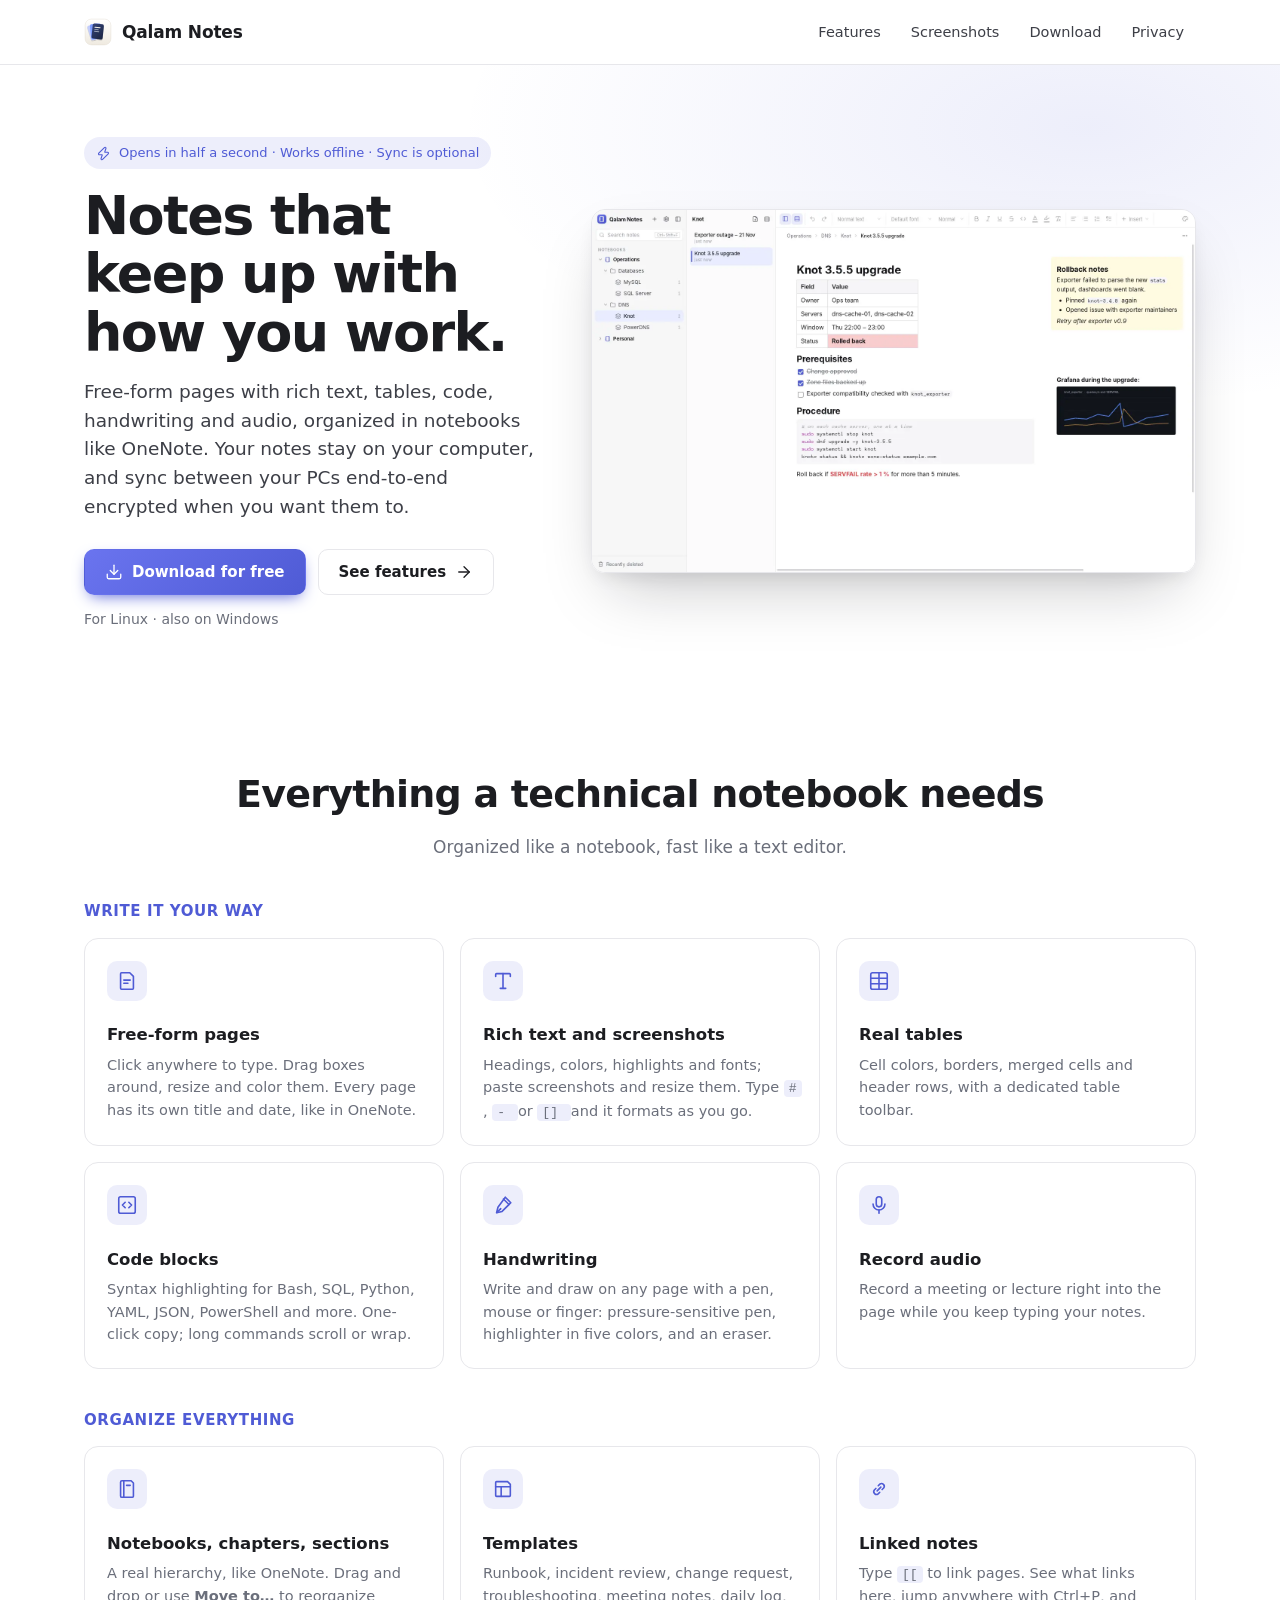
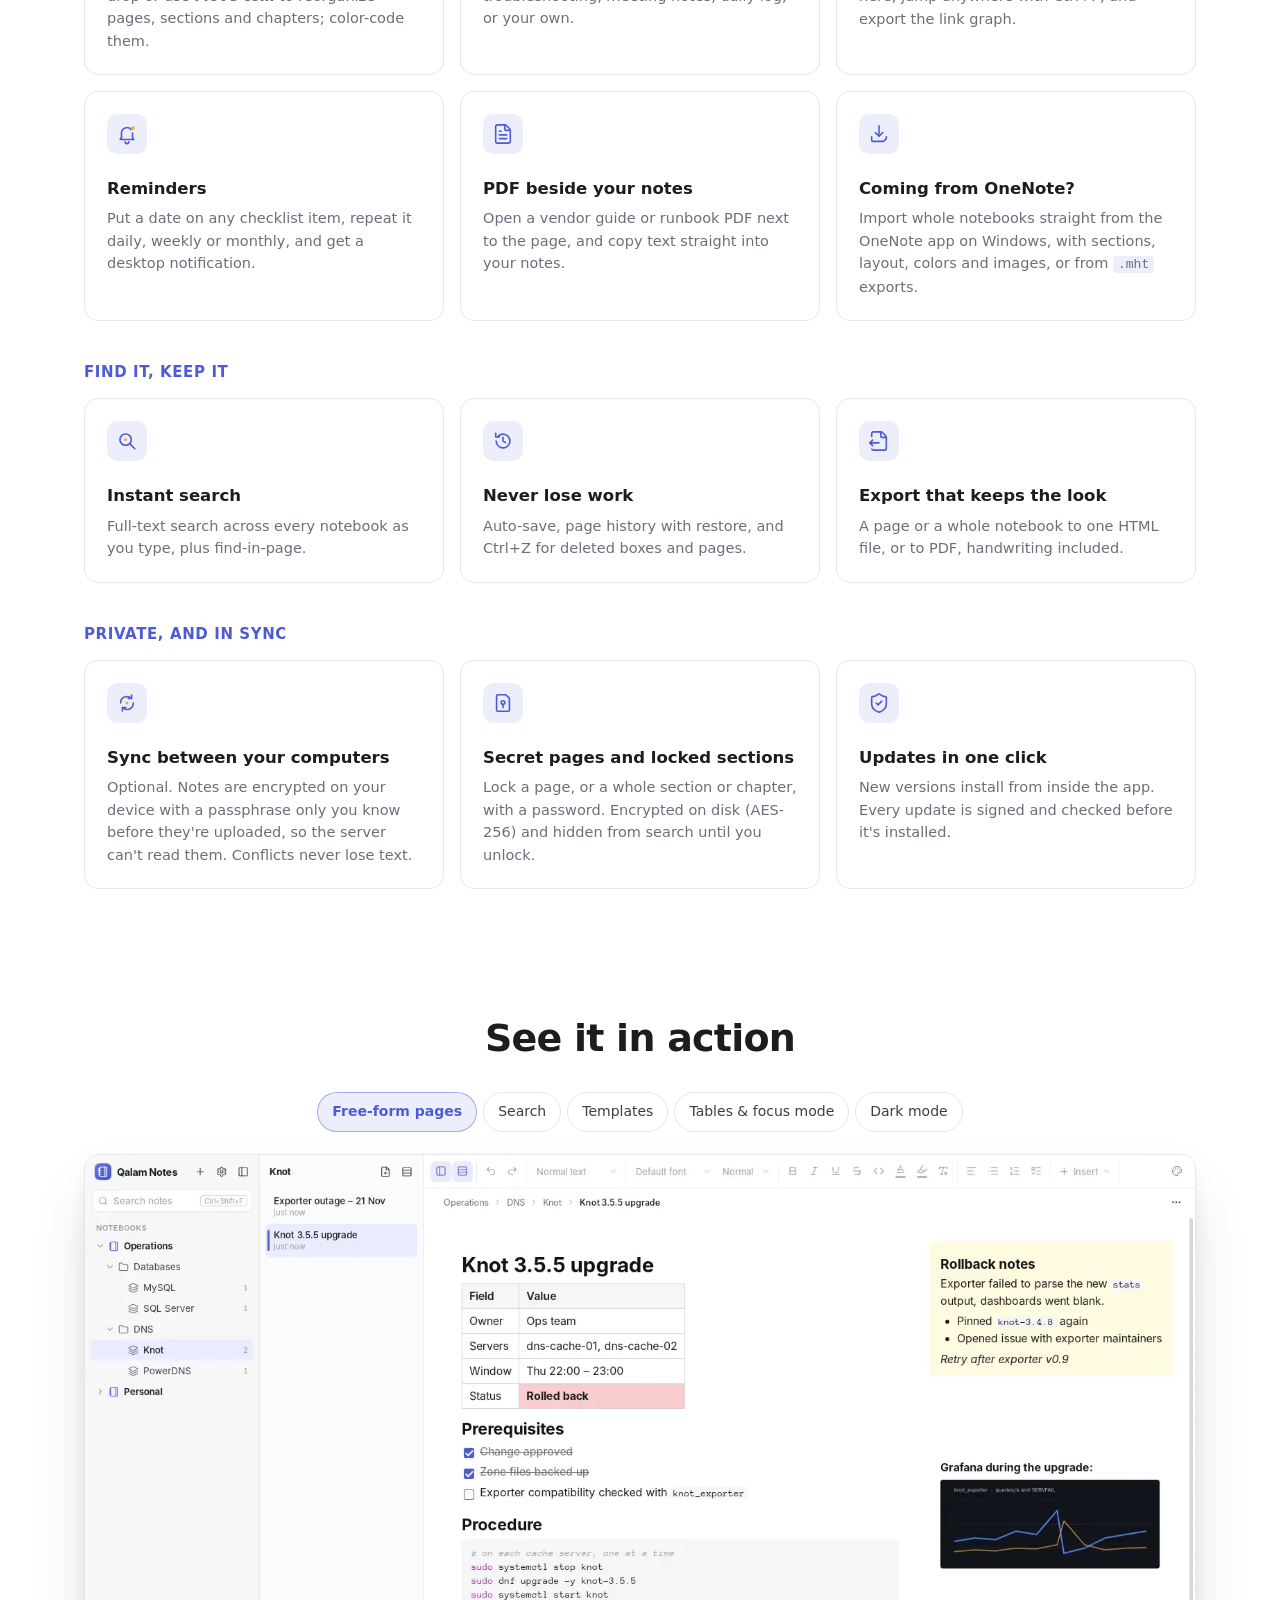
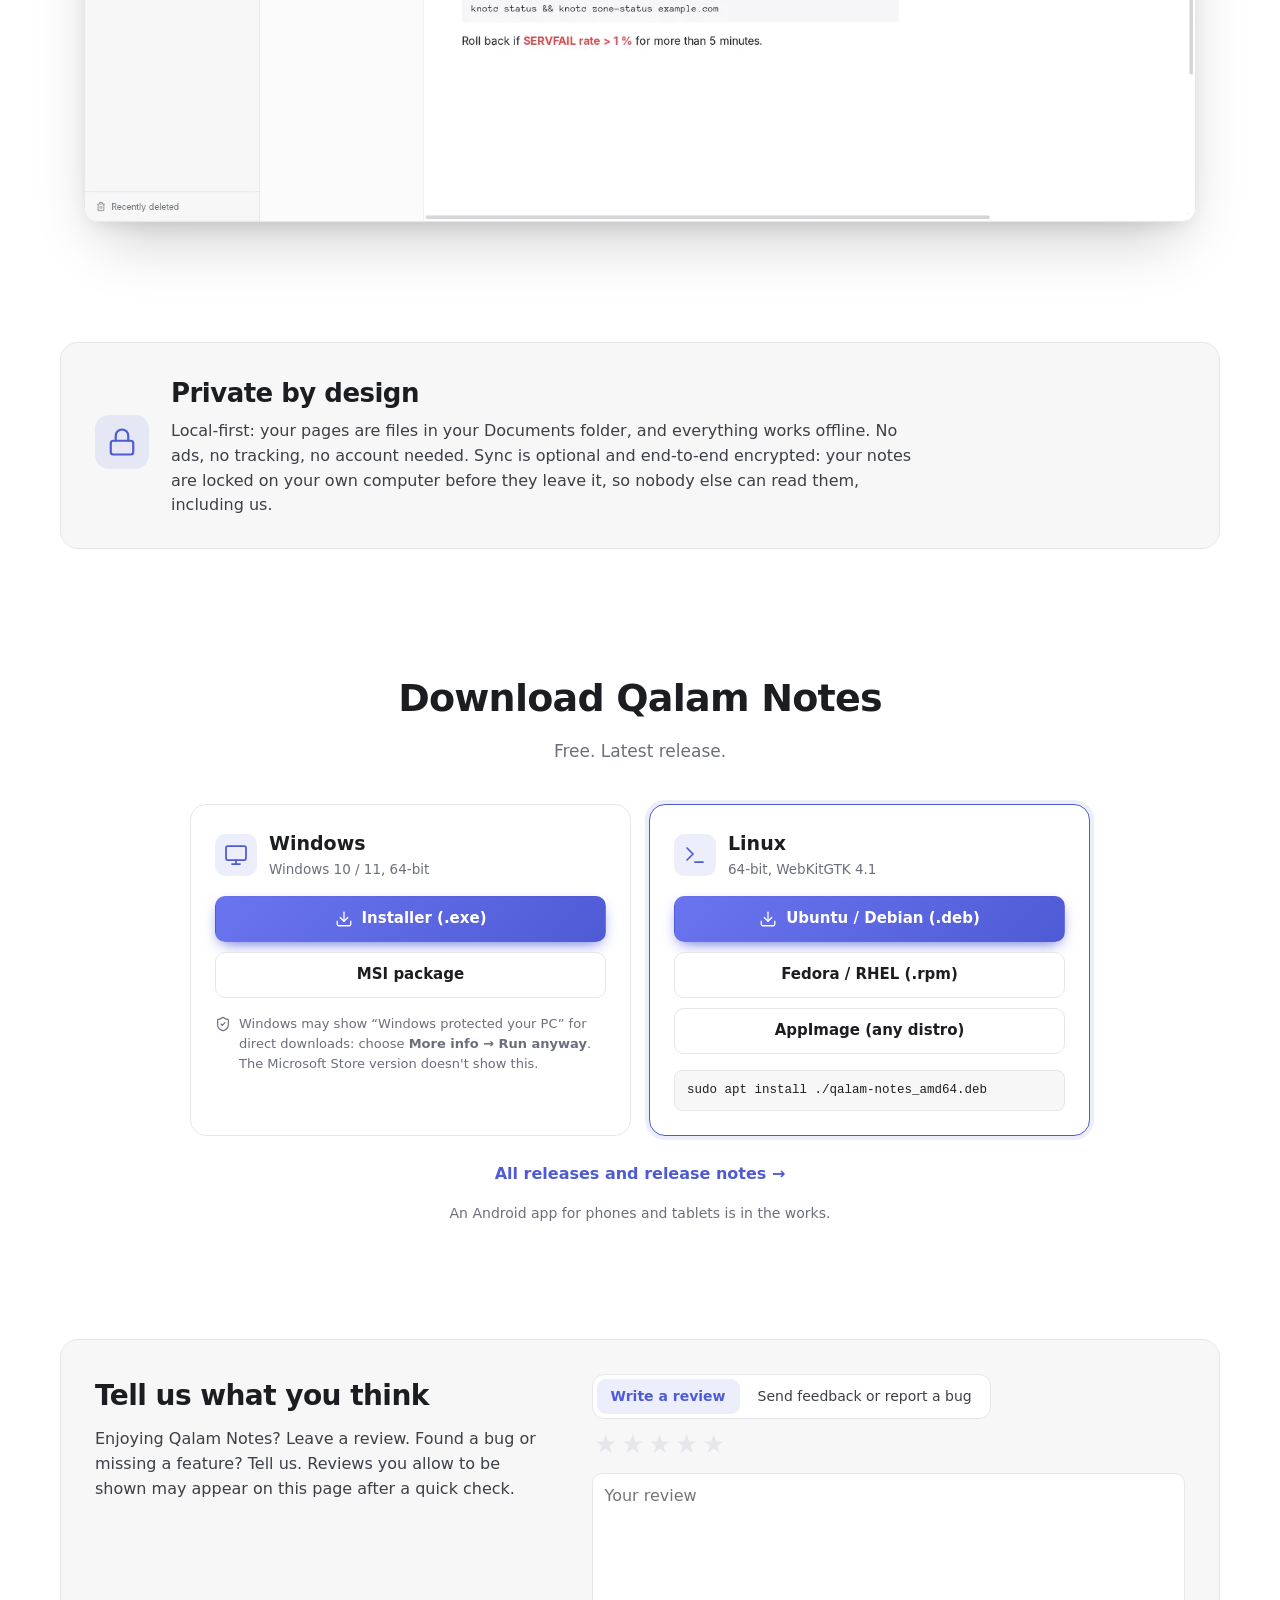
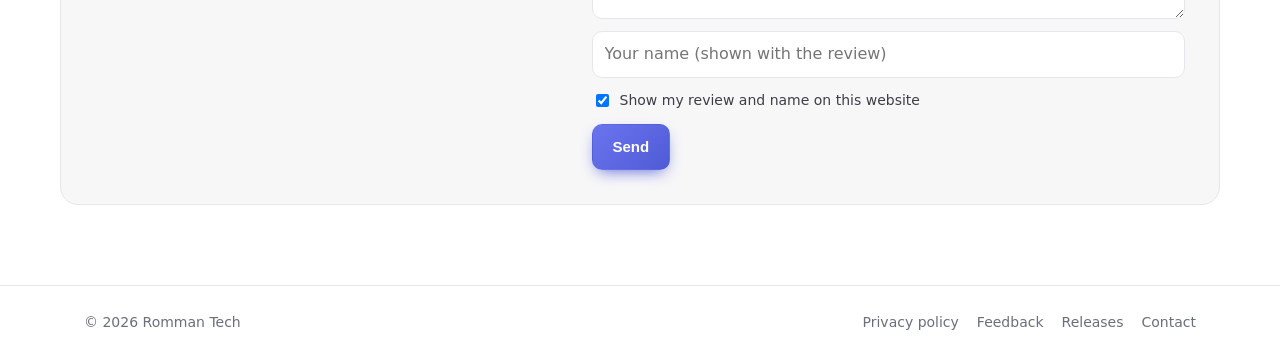
==== commit 112189f8: "Website: master (b4ef13c)" ====
--- a/index.html
+++ b/index.html
@@ -4,9 +4,9 @@
 <meta charset="utf-8">
 <meta name="viewport" content="width=device-width, initial-scale=1">
 <title>Qalam Notes – fast, private notes for technical people</title>
-<meta name="description" content="Free-form pages, rich text, tables, code blocks, templates and full-text search. Your notes stay on your computer.">
+<meta name="description" content="Free-form pages, rich text, tables, code, handwriting, audio and reminders in OneNote-style notebooks. Local-first, with optional end-to-end encrypted sync. Free for Windows and Linux.">
 <meta property="og:title" content="Qalam Notes">
-<meta property="og:description" content="Fast, local-first notes with free-form pages, rich text, tables, templates and search.">
+<meta property="og:description" content="Fast, local-first notes: free-form pages, handwriting, audio, reminders, secret pages and optional end-to-end encrypted sync.">
 <meta property="og:image" content="https://qalam.romman-tech.com/assets/1-runbook-free-form-page.webp">
 <link rel="icon" href="assets/favicon.png">
 <link rel="apple-touch-icon" href="assets/apple-touch-icon.png">
@@ -29,14 +29,14 @@
   <section class="hero">
     <div class="wrap hero-in">
       <div class="hero-text">
-        <span class="pill"><svg xmlns="http://www.w3.org/2000/svg" width="24" height="24" viewBox="0 0 24 24" fill="none" stroke="currentColor" stroke-width="1.75" stroke-linecap="round" stroke-linejoin="round"><path d="M15.914 4a1.5 1.5 0 00-2.474-1.561l-9 9A1.5 1.5 0 005.5 14h4.002a.5.5 0 01.471.666L8.086 20a1.5 1.5 0 002.475 1.56l9-9A1.5 1.5 0 0018.5 10h-3.997a.5.5 0 01-.472-.667z"/></svg> Opens in half a second · Works offline</span>
+        <span class="pill"><svg xmlns="http://www.w3.org/2000/svg" width="24" height="24" viewBox="0 0 24 24" fill="none" stroke="currentColor" stroke-width="1.75" stroke-linecap="round" stroke-linejoin="round"><path d="M15.914 4a1.5 1.5 0 00-2.474-1.561l-9 9A1.5 1.5 0 005.5 14h4.002a.5.5 0 01.471.666L8.086 20a1.5 1.5 0 002.475 1.56l9-9A1.5 1.5 0 0018.5 10h-3.997a.5.5 0 01-.472-.667z"/></svg> Opens in half a second · Works offline · Sync is optional</span>
         <h1>Notes that keep up with how you work.</h1>
-        <p class="lead">Free-form pages, rich text, tables, code blocks and templates for runbooks, incident reviews and change plans. Your notes stay on your computer.</p>
+        <p class="lead">Free-form pages with rich text, tables, code, handwriting and audio, organized in notebooks like OneNote. Your notes stay on your computer, and sync between your PCs end-to-end encrypted when you want them to.</p>
         <div class="cta">
           <a class="btn primary" id="hero-download" href="#download"><svg xmlns="http://www.w3.org/2000/svg" width="24" height="24" viewBox="0 0 24 24" fill="none" stroke="currentColor" stroke-width="1.75" stroke-linecap="round" stroke-linejoin="round"><path d="M12 15V3"/><path d="M21 15v4a2 2 0 0 1-2 2H5a2 2 0 0 1-2-2v-4"/><path d="m7 10 5 5 5-5"/></svg><span>Download for free</span></a>
           <a class="btn ghost" href="#features">See features <svg xmlns="http://www.w3.org/2000/svg" width="24" height="24" viewBox="0 0 24 24" fill="none" stroke="currentColor" stroke-width="1.75" stroke-linecap="round" stroke-linejoin="round"><path d="M5 12h14"/><path d="m12 5 7 7-7 7"/></svg></a>
         </div>
-        <p class="sub" id="hero-sub">Windows 10/11 and Linux</p>
+        <p class="sub" id="hero-sub">Windows 10/11 and Linux · Android coming soon</p>
       </div>
       <div class="hero-shot">
         <img src="assets/1-runbook-free-form-page.webp" alt="Qalam Notes with a runbook page, tables, code and side notes" width="1600" height="960">
@@ -48,23 +48,35 @@
     <div class="wrap">
       <h2>Everything a technical notebook needs</h2>
       <p class="section-lead">Organized like a notebook, fast like a text editor.</p>
+      <h3 class="group-title">Write it your way</h3>
       <div class="grid">
-        <article><svg xmlns="http://www.w3.org/2000/svg" width="24" height="24" viewBox="0 0 24 24" fill="none" stroke="currentColor" stroke-width="1.75" stroke-linecap="round" stroke-linejoin="round"><rect width="7" height="9" x="3" y="3" rx="1"/><rect width="7" height="5" x="14" y="3" rx="1"/><rect width="7" height="9" x="14" y="12" rx="1"/><rect width="7" height="5" x="3" y="16" rx="1"/></svg><h3>Free-form pages</h3><p>Click anywhere to type. Drag boxes around, resize them, color them.</p></article>
-        <article><svg xmlns="http://www.w3.org/2000/svg" width="24" height="24" viewBox="0 0 24 24" fill="none" stroke="currentColor" stroke-width="1.75" stroke-linecap="round" stroke-linejoin="round"><path d="M12 4v16"/><path d="M4 7V5a1 1 0 0 1 1-1h14a1 1 0 0 1 1 1v2"/><path d="M9 20h6"/></svg><h3>Rich text, Markdown shortcuts</h3><p>Headings, colors, highlights and fonts. Type <code># </code>, <code>- </code> or <code>[] </code> and it formats as you go.</p></article>
+        <article><svg xmlns="http://www.w3.org/2000/svg" width="24" height="24" viewBox="0 0 24 24" fill="none" stroke="currentColor" stroke-width="1.75" stroke-linecap="round" stroke-linejoin="round"><path d="M6 3H15L19 7V20A1 1 0 0 1 18 21H6A1 1 0 0 1 5 20V4A1 1 0 0 1 6 3Z"/><path d="M8.5 11H15.5"/><path d="M8.5 14.5H13"/></svg><h3>Free-form pages</h3><p>Click anywhere to type. Drag boxes around, resize and color them. Every page has its own title and date, like in OneNote.</p></article>
+        <article><svg xmlns="http://www.w3.org/2000/svg" width="24" height="24" viewBox="0 0 24 24" fill="none" stroke="currentColor" stroke-width="1.75" stroke-linecap="round" stroke-linejoin="round"><path d="M12 4v16"/><path d="M4 7V5a1 1 0 0 1 1-1h14a1 1 0 0 1 1 1v2"/><path d="M9 20h6"/></svg><h3>Rich text and screenshots</h3><p>Headings, colors, highlights and fonts; paste screenshots and resize them. Type <code># </code>, <code>- </code> or <code>[] </code> and it formats as you go.</p></article>
         <article><svg xmlns="http://www.w3.org/2000/svg" width="24" height="24" viewBox="0 0 24 24" fill="none" stroke="currentColor" stroke-width="1.75" stroke-linecap="round" stroke-linejoin="round"><path d="M12 3v18"/><rect width="18" height="18" x="3" y="3" rx="2"/><path d="M3 9h18"/><path d="M3 15h18"/></svg><h3>Real tables</h3><p>Cell colors, borders, merged cells and header rows, with a dedicated table toolbar.</p></article>
         <article><svg xmlns="http://www.w3.org/2000/svg" width="24" height="24" viewBox="0 0 24 24" fill="none" stroke="currentColor" stroke-width="1.75" stroke-linecap="round" stroke-linejoin="round"><path d="m10 9-3 3 3 3"/><path d="m14 15 3-3-3-3"/><rect x="3" y="3" width="18" height="18" rx="2"/></svg><h3>Code blocks</h3><p>Syntax highlighting for Bash, SQL, Python, YAML, JSON, PowerShell and more. One-click copy; long commands scroll or wrap.</p></article>
-        <article><svg xmlns="http://www.w3.org/2000/svg" width="24" height="24" viewBox="0 0 24 24" fill="none" stroke="currentColor" stroke-width="1.75" stroke-linecap="round" stroke-linejoin="round"><rect width="18" height="18" x="3" y="3" rx="2" ry="2"/><circle cx="9" cy="9" r="2"/><path d="m21 15-3.086-3.086a2 2 0 0 0-2.828 0L6 21"/></svg><h3>Screenshots</h3><p>Paste screenshots straight in and resize them by dragging a corner.</p></article>
-        <article><svg xmlns="http://www.w3.org/2000/svg" width="24" height="24" viewBox="0 0 24 24" fill="none" stroke="currentColor" stroke-width="1.75" stroke-linecap="round" stroke-linejoin="round"><rect width="18" height="7" x="3" y="3" rx="1"/><rect width="9" height="7" x="3" y="14" rx="1"/><rect width="5" height="7" x="16" y="14" rx="1"/></svg><h3>Templates</h3><p>Runbook, incident review, change request, troubleshooting, meeting notes, daily log, or your own.</p></article>
-        <article><svg xmlns="http://www.w3.org/2000/svg" width="24" height="24" viewBox="0 0 24 24" fill="none" stroke="currentColor" stroke-width="1.75" stroke-linecap="round" stroke-linejoin="round"><path d="m21 21-4.34-4.34"/><circle cx="11" cy="11" r="8"/></svg><h3>Instant search</h3><p>Full-text search across every notebook as you type, plus find-in-page.</p></article>
-        <article><svg xmlns="http://www.w3.org/2000/svg" width="24" height="24" viewBox="0 0 24 24" fill="none" stroke="currentColor" stroke-width="1.75" stroke-linecap="round" stroke-linejoin="round"><path d="M3 12a9 9 0 1 0 9-9 9.75 9.75 0 0 0-6.74 2.74L3 8"/><path d="M3 3v5h5"/><path d="M12 7v5l4 2"/></svg><h3>Never lose work</h3><p>Auto-save, page history with restore, and Ctrl+Z for deleted boxes and pages.</p></article>
-        <article><svg xmlns="http://www.w3.org/2000/svg" width="24" height="24" viewBox="0 0 24 24" fill="none" stroke="currentColor" stroke-width="1.75" stroke-linecap="round" stroke-linejoin="round"><path d="M4.226 20.925A2 2 0 0 0 6 22h12a2 2 0 0 0 2-2V8a2.4 2.4 0 0 0-.706-1.706l-3.588-3.588A2.4 2.4 0 0 0 14 2H6a2 2 0 0 0-2 2v3.127"/><path d="M14 2v5a1 1 0 0 0 1 1h5"/><path d="m5 11-3 3"/><path d="m5 17-3-3h10"/></svg><h3>Export that keeps the look</h3><p>A page or a whole notebook to one HTML file, or to PDF.</p></article>
-        <article><svg xmlns="http://www.w3.org/2000/svg" width="24" height="24" viewBox="0 0 24 24" fill="none" stroke="currentColor" stroke-width="1.75" stroke-linecap="round" stroke-linejoin="round"><path d="M4.226 20.925A2 2 0 0 0 6 22h12a2 2 0 0 0 2-2V8a2.4 2.4 0 0 0-.706-1.706l-3.588-3.588A2.4 2.4 0 0 0 14 2H6a2 2 0 0 0-2 2v3.127"/><path d="M14 2v5a1 1 0 0 0 1 1h5"/><path d="m5 11-3 3"/><path d="m5 17-3-3h10"/></svg><h3>Coming from OneNote?</h3><p>Import OneNote sections with their layout, colors and images. Your pages keep their place.</p></article>
-        <article><svg xmlns="http://www.w3.org/2000/svg" width="24" height="24" viewBox="0 0 24 24" fill="none" stroke="currentColor" stroke-width="1.75" stroke-linecap="round" stroke-linejoin="round"><path d="m21 21-4.34-4.34"/><circle cx="11" cy="11" r="8"/></svg><h3>Linked notes</h3><p>Type <code>[[</code> to link pages. See what links here, and jump anywhere with Ctrl+P.</p></article>
-        <article><svg xmlns="http://www.w3.org/2000/svg" width="24" height="24" viewBox="0 0 24 24" fill="none" stroke="currentColor" stroke-width="1.75" stroke-linecap="round" stroke-linejoin="round"><rect width="7" height="9" x="3" y="3" rx="1"/><rect width="7" height="5" x="14" y="3" rx="1"/><rect width="7" height="9" x="14" y="12" rx="1"/><rect width="7" height="5" x="3" y="16" rx="1"/></svg><h3>Write by hand</h3><p>Draw and handwrite on any page with a pen, mouse or finger. Pressure-sensitive with a stylus.</p></article>
-        <article><svg xmlns="http://www.w3.org/2000/svg" width="24" height="24" viewBox="0 0 24 24" fill="none" stroke="currentColor" stroke-width="1.75" stroke-linecap="round" stroke-linejoin="round"><path d="M10.268 21a2 2 0 0 0 3.464 0"/><path d="M3.262 15.326A1 1 0 0 0 4 17h16a1 1 0 0 0 .74-1.673C19.41 13.956 18 12.499 18 8A6 6 0 0 0 6 8c0 4.499-1.411 5.956-2.738 7.326"/></svg><h3>Record audio</h3><p>Record a meeting or lecture right into the page while you keep typing your notes.</p></article>
-        <article><svg xmlns="http://www.w3.org/2000/svg" width="24" height="24" viewBox="0 0 24 24" fill="none" stroke="currentColor" stroke-width="1.75" stroke-linecap="round" stroke-linejoin="round"><path d="M6 22a2 2 0 0 1-2-2V4a2 2 0 0 1 2-2h8a2.4 2.4 0 0 1 1.704.706l3.588 3.588A2.4 2.4 0 0 1 20 8v12a2 2 0 0 1-2 2z"/><path d="M14 2v5a1 1 0 0 0 1 1h5"/><path d="M10 9H8"/><path d="M16 13H8"/><path d="M16 17H8"/></svg><h3>PDF beside your notes</h3><p>Open a vendor guide or a runbook PDF next to the page, and copy text straight into your notes.</p></article>
-        <article><svg xmlns="http://www.w3.org/2000/svg" width="24" height="24" viewBox="0 0 24 24" fill="none" stroke="currentColor" stroke-width="1.75" stroke-linecap="round" stroke-linejoin="round"><path d="M10.268 21a2 2 0 0 0 3.464 0"/><path d="M3.262 15.326A1 1 0 0 0 4 17h16a1 1 0 0 0 .74-1.673C19.41 13.956 18 12.499 18 8A6 6 0 0 0 6 8c0 4.499-1.411 5.956-2.738 7.326"/></svg><h3>Reminders</h3><p>Put a date on any checklist item. Repeat it daily, weekly or monthly, and get a desktop notification.</p></article>
-        <article><svg xmlns="http://www.w3.org/2000/svg" width="24" height="24" viewBox="0 0 24 24" fill="none" stroke="currentColor" stroke-width="1.75" stroke-linecap="round" stroke-linejoin="round"><rect width="18" height="11" x="3" y="11" rx="2" ry="2"/><path d="M7 11V7a5 5 0 0 1 10 0v4"/></svg><h3>Secret pages</h3><p>Lock a page with a password. It is encrypted on disk (AES-256) and hidden from search.</p></article>
+        <article><svg xmlns="http://www.w3.org/2000/svg" width="24" height="24" viewBox="0 0 24 24" fill="none" stroke="currentColor" stroke-width="1.75" stroke-linecap="round" stroke-linejoin="round"><path d="M14.5 3.5L20.5 9.5L11 19L5 20.5L6.5 14.5Z"/><path d="M5.5 20L9.5 16"/><path d="M12.5 5.5L18.5 11.5"/></svg><h3>Handwriting</h3><p>Write and draw on any page with a pen, mouse or finger: pressure-sensitive pen, highlighter in five colors, and an eraser.</p></article>
+        <article><svg xmlns="http://www.w3.org/2000/svg" width="24" height="24" viewBox="0 0 24 24" fill="none" stroke="currentColor" stroke-width="1.75" stroke-linecap="round" stroke-linejoin="round"><rect x="9" y="3" width="6" height="11" rx="3"/><path d="M5.5 11A6.5 6.5 0 0 0 18.5 11"/><path d="M12 17.5V21"/></svg><h3>Record audio</h3><p>Record a meeting or lecture right into the page while you keep typing your notes.</p></article>
+      </div>
+      <h3 class="group-title">Organize everything</h3>
+      <div class="grid">
+        <article><svg xmlns="http://www.w3.org/2000/svg" width="24" height="24" viewBox="0 0 24 24" fill="none" stroke="currentColor" stroke-width="1.75" stroke-linecap="round" stroke-linejoin="round"><path d="M6.5 3H16.5L19 5.5V20A1 1 0 0 1 18 21H6.5A1.5 1.5 0 0 1 5 19.5V4.5A1.5 1.5 0 0 1 6.5 3Z"/><path d="M8.5 3V21"/><path d="M11.5 8H15.5"/></svg><h3>Notebooks, chapters, sections</h3><p>A real hierarchy, like OneNote. Drag and drop or use <b>Move to…</b> to reorganize pages, sections and chapters; color-code them.</p></article>
+        <article><svg xmlns="http://www.w3.org/2000/svg" width="24" height="24" viewBox="0 0 24 24" fill="none" stroke="currentColor" stroke-width="1.75" stroke-linecap="round" stroke-linejoin="round"><path d="M5 4H17L20 7V19A1 1 0 0 1 19 20H5A1 1 0 0 1 4 19V5A1 1 0 0 1 5 4Z"/><path d="M4 9.5H20"/><path d="M10 9.5V20"/></svg><h3>Templates</h3><p>Runbook, incident review, change request, troubleshooting, meeting notes, daily log, or your own.</p></article>
+        <article><svg xmlns="http://www.w3.org/2000/svg" width="24" height="24" viewBox="0 0 24 24" fill="none" stroke="currentColor" stroke-width="1.75" stroke-linecap="round" stroke-linejoin="round"><path d="M10 14L14 10"/><path d="M8.6 11.4L6.9 13.1A3 3 0 0 0 11.1 17.3L12.8 15.6"/><path d="M15.4 12.6L17.1 10.9A3 3 0 0 0 12.9 6.7L11.2 8.4"/></svg><h3>Linked notes</h3><p>Type <code>[[</code> to link pages. See what links here, jump anywhere with Ctrl+P, and export the link graph.</p></article>
+        <article><svg xmlns="http://www.w3.org/2000/svg" width="24" height="24" viewBox="0 0 24 24" fill="none" stroke="currentColor" stroke-width="1.75" stroke-linecap="round" stroke-linejoin="round"><path d="M6 16V11A6 6 0 0 1 16.5 7"/><path d="M18 11V16L19.5 18H4.5L6 16"/><path d="M10 20.5A2 2 0 0 0 14 20.5"/><circle cx="18.5" cy="5.5" r="2" fill="#f5a524" stroke="none"/></svg><h3>Reminders</h3><p>Put a date on any checklist item, repeat it daily, weekly or monthly, and get a desktop notification.</p></article>
+        <article><svg xmlns="http://www.w3.org/2000/svg" width="24" height="24" viewBox="0 0 24 24" fill="none" stroke="currentColor" stroke-width="1.75" stroke-linecap="round" stroke-linejoin="round"><path d="M6 22a2 2 0 0 1-2-2V4a2 2 0 0 1 2-2h8a2.4 2.4 0 0 1 1.704.706l3.588 3.588A2.4 2.4 0 0 1 20 8v12a2 2 0 0 1-2 2z"/><path d="M14 2v5a1 1 0 0 0 1 1h5"/><path d="M10 9H8"/><path d="M16 13H8"/><path d="M16 17H8"/></svg><h3>PDF beside your notes</h3><p>Open a vendor guide or runbook PDF next to the page, and copy text straight into your notes.</p></article>
+        <article><svg xmlns="http://www.w3.org/2000/svg" width="24" height="24" viewBox="0 0 24 24" fill="none" stroke="currentColor" stroke-width="1.75" stroke-linecap="round" stroke-linejoin="round"><path d="M12 3V14"/><path d="M8 10.5L12 14.5L16 10.5"/><path d="M4 15V19A1 1 0 0 0 5 20H17L20 17V15"/></svg><h3>Coming from OneNote?</h3><p>Import whole notebooks straight from the OneNote app on Windows, with sections, layout, colors and images, or from <code>.mht</code> exports.</p></article>
+      </div>
+      <h3 class="group-title">Find it, keep it</h3>
+      <div class="grid">
+        <article><svg xmlns="http://www.w3.org/2000/svg" width="24" height="24" viewBox="0 0 24 24" fill="none" stroke="currentColor" stroke-width="1.75" stroke-linecap="round" stroke-linejoin="round"><circle cx="10.5" cy="10.5" r="6.2"/><path d="M15.2 15.2L20.5 20.5"/><circle cx="10.5" cy="10.5" r="1.4" fill="#f5a524" stroke="none"/></svg><h3>Instant search</h3><p>Full-text search across every notebook as you type, plus find-in-page.</p></article>
+        <article><svg xmlns="http://www.w3.org/2000/svg" width="24" height="24" viewBox="0 0 24 24" fill="none" stroke="currentColor" stroke-width="1.75" stroke-linecap="round" stroke-linejoin="round"><path d="M4.5 12A7.5 7.5 0 1 0 7 6.4"/><path d="M4 3.5V7.5H8"/><path d="M12 8V12L14.8 13.8"/></svg><h3>Never lose work</h3><p>Auto-save, page history with restore, and Ctrl+Z for deleted boxes and pages.</p></article>
+        <article><svg xmlns="http://www.w3.org/2000/svg" width="24" height="24" viewBox="0 0 24 24" fill="none" stroke="currentColor" stroke-width="1.75" stroke-linecap="round" stroke-linejoin="round"><path d="M4.226 20.925A2 2 0 0 0 6 22h12a2 2 0 0 0 2-2V8a2.4 2.4 0 0 0-.706-1.706l-3.588-3.588A2.4 2.4 0 0 0 14 2H6a2 2 0 0 0-2 2v3.127"/><path d="M14 2v5a1 1 0 0 0 1 1h5"/><path d="m5 11-3 3"/><path d="m5 17-3-3h10"/></svg><h3>Export that keeps the look</h3><p>A page or a whole notebook to one HTML file, or to PDF, handwriting included.</p></article>
+      </div>
+      <h3 class="group-title">Private, and in sync</h3>
+      <div class="grid">
+        <article><svg xmlns="http://www.w3.org/2000/svg" width="24" height="24" viewBox="0 0 24 24" fill="none" stroke="currentColor" stroke-width="1.75" stroke-linecap="round" stroke-linejoin="round"><path d="M19 12A7 7 0 0 1 7.2 17.1"/><path d="M5 12A7 7 0 0 1 16.8 6.9"/><path d="M17 3.2V7H13.2"/><path d="M7 20.8V17H10.8"/><circle cx="12" cy="12" r="1.6" fill="#f5a524" stroke="none"/></svg><h3>Sync between your computers</h3><p>Optional. Notes are encrypted on your device with a passphrase only you know before they're uploaded, so the server can't read them. Conflicts never lose text.</p></article>
+        <article><svg xmlns="http://www.w3.org/2000/svg" width="24" height="24" viewBox="0 0 24 24" fill="none" stroke="currentColor" stroke-width="1.75" stroke-linecap="round" stroke-linejoin="round"><path d="M6 3H15L19 7V20A1 1 0 0 1 18 21H6A1 1 0 0 1 5 20V4A1 1 0 0 1 6 3Z"/><circle cx="12" cy="11.5" r="2"/><path d="M12 13.5V17"/></svg><h3>Secret pages and locked sections</h3><p>Lock a page, or a whole section or chapter, with a password. Encrypted on disk (AES-256) and hidden from search until you unlock.</p></article>
+        <article><svg xmlns="http://www.w3.org/2000/svg" width="24" height="24" viewBox="0 0 24 24" fill="none" stroke="currentColor" stroke-width="1.75" stroke-linecap="round" stroke-linejoin="round"><path d="M20 13c0 5-3.5 7.5-7.66 8.95a1 1 0 0 1-.67-.01C7.5 20.5 4 18 4 13V6a1 1 0 0 1 1-1c2 0 4.5-1.2 6.24-2.72a1.17 1.17 0 0 1 1.52 0C14.51 3.81 17 5 19 5a1 1 0 0 1 1 1z"/><path d="m9 12 2 2 4-4"/></svg><h3>Updates in one click</h3><p>New versions install from inside the app. Every update is signed and checked before it's installed.</p></article>
       </div>
     </div>
   </section>
@@ -96,7 +108,7 @@
       <div class="lock"><svg xmlns="http://www.w3.org/2000/svg" width="24" height="24" viewBox="0 0 24 24" fill="none" stroke="currentColor" stroke-width="1.75" stroke-linecap="round" stroke-linejoin="round"><rect width="18" height="11" x="3" y="11" rx="2" ry="2"/><path d="M7 11V7a5 5 0 0 1 10 0v4"/></svg></div>
       <div>
         <h2>Private by design</h2>
-        <p>No account, no cloud, no tracking. Pages are files in your Documents folder: back them up, sync them with any tool, or take them with you.</p>
+        <p>Local-first: your pages are files in your Documents folder, and everything works offline. No ads, no tracking, no account needed. Sync is optional and end-to-end encrypted: your notes are locked on your own computer before they leave it, so nobody else can read them, including us.</p>
       </div>
     </div>
   </section>
@@ -122,6 +134,7 @@
         </article>
       </div>
       <p class="all-releases"><a id="all-releases" href="#">All releases and release notes →</a></p>
+      <p class="all-releases soon">An Android app for phones and tablets is in the works.</p>
     </div>
   </section>
 
--- a/styles.css
+++ b/styles.css
@@ -137,3 +137,8 @@
 .fb-actions { display: flex; align-items: center; gap: 14px; }
 .fb-status { font-size: 14px; color: var(--muted); }
 @media (max-width: 800px) { .fb-in { grid-template-columns: 1fr; } .fb-row { grid-template-columns: 1fr; } }
+
+/* feature groups */
+.features .group-title { font-size: 15px; font-weight: 650; letter-spacing: .04em; text-transform: uppercase; color: var(--accent); margin: 40px 0 14px; }
+.features .group-title:first-of-type { margin-top: 28px; }
+.all-releases.soon { color: var(--muted); font-size: 14px; margin-top: 6px; }
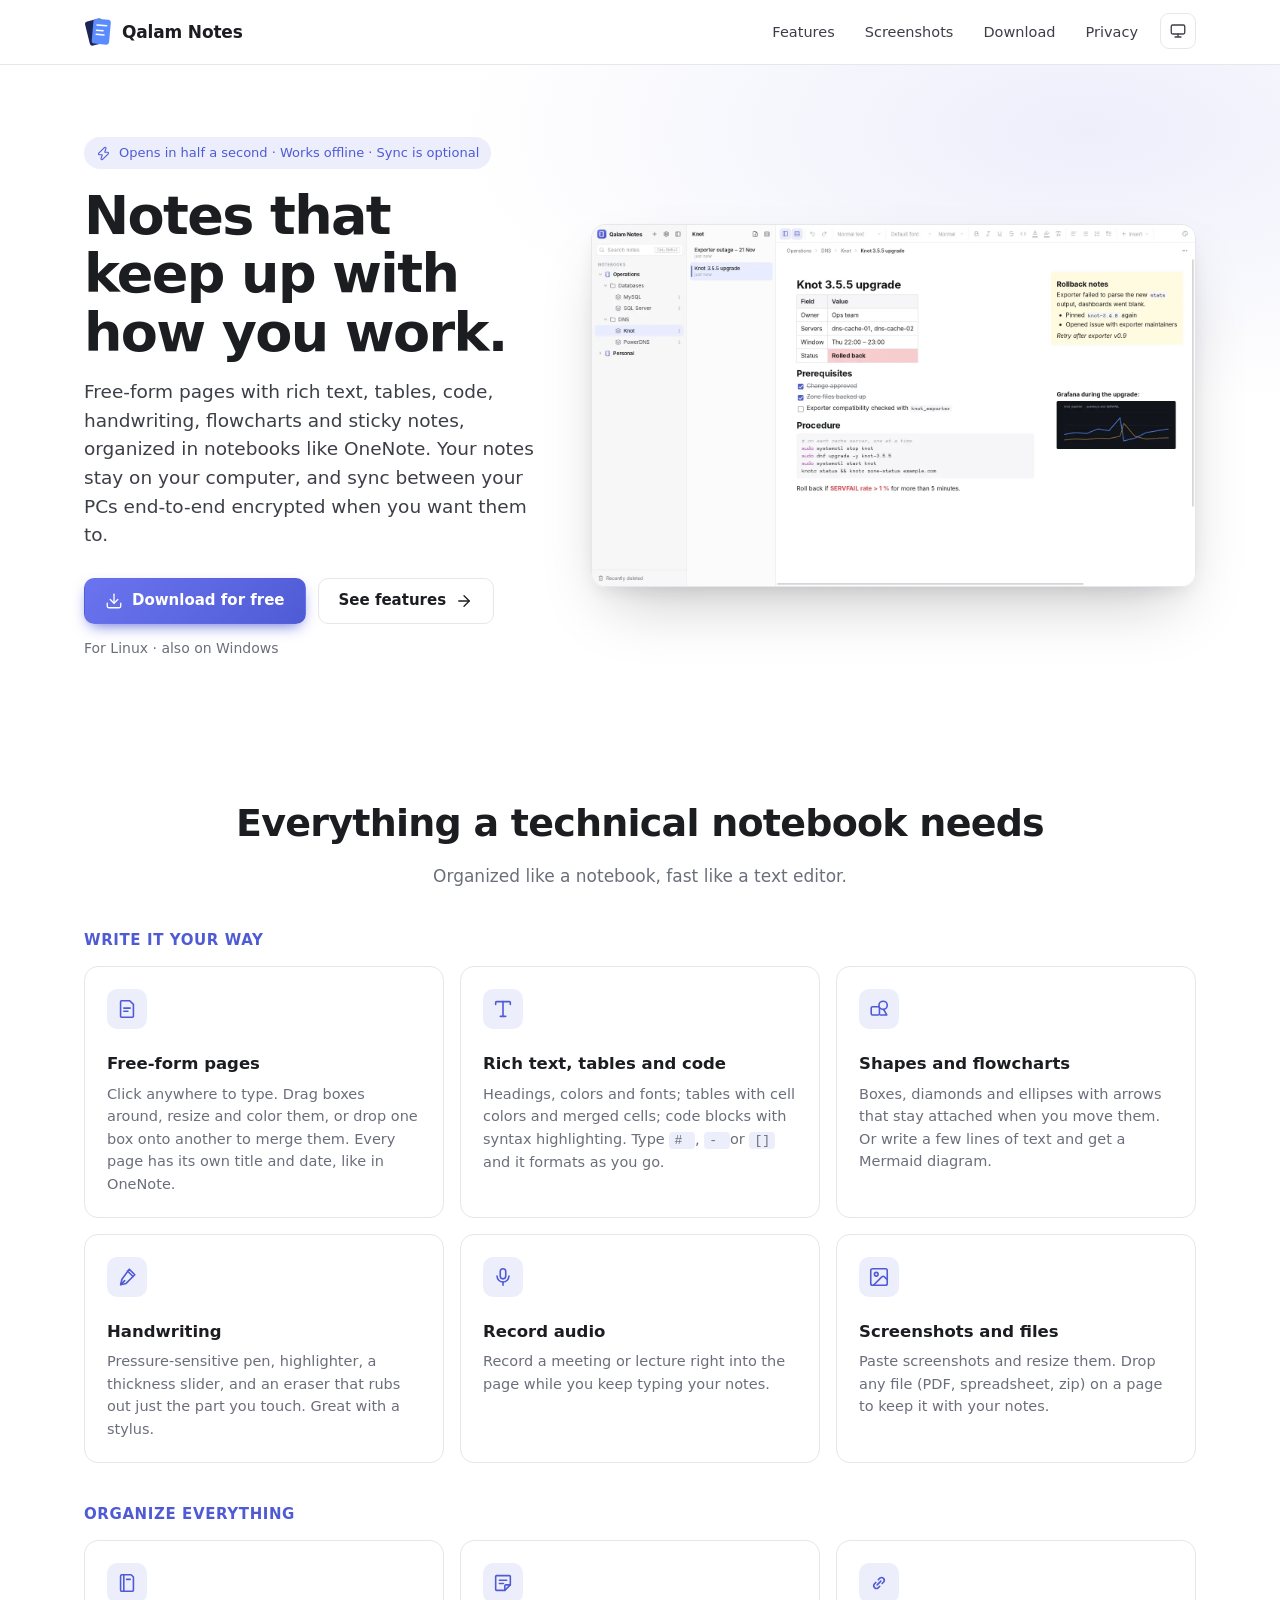
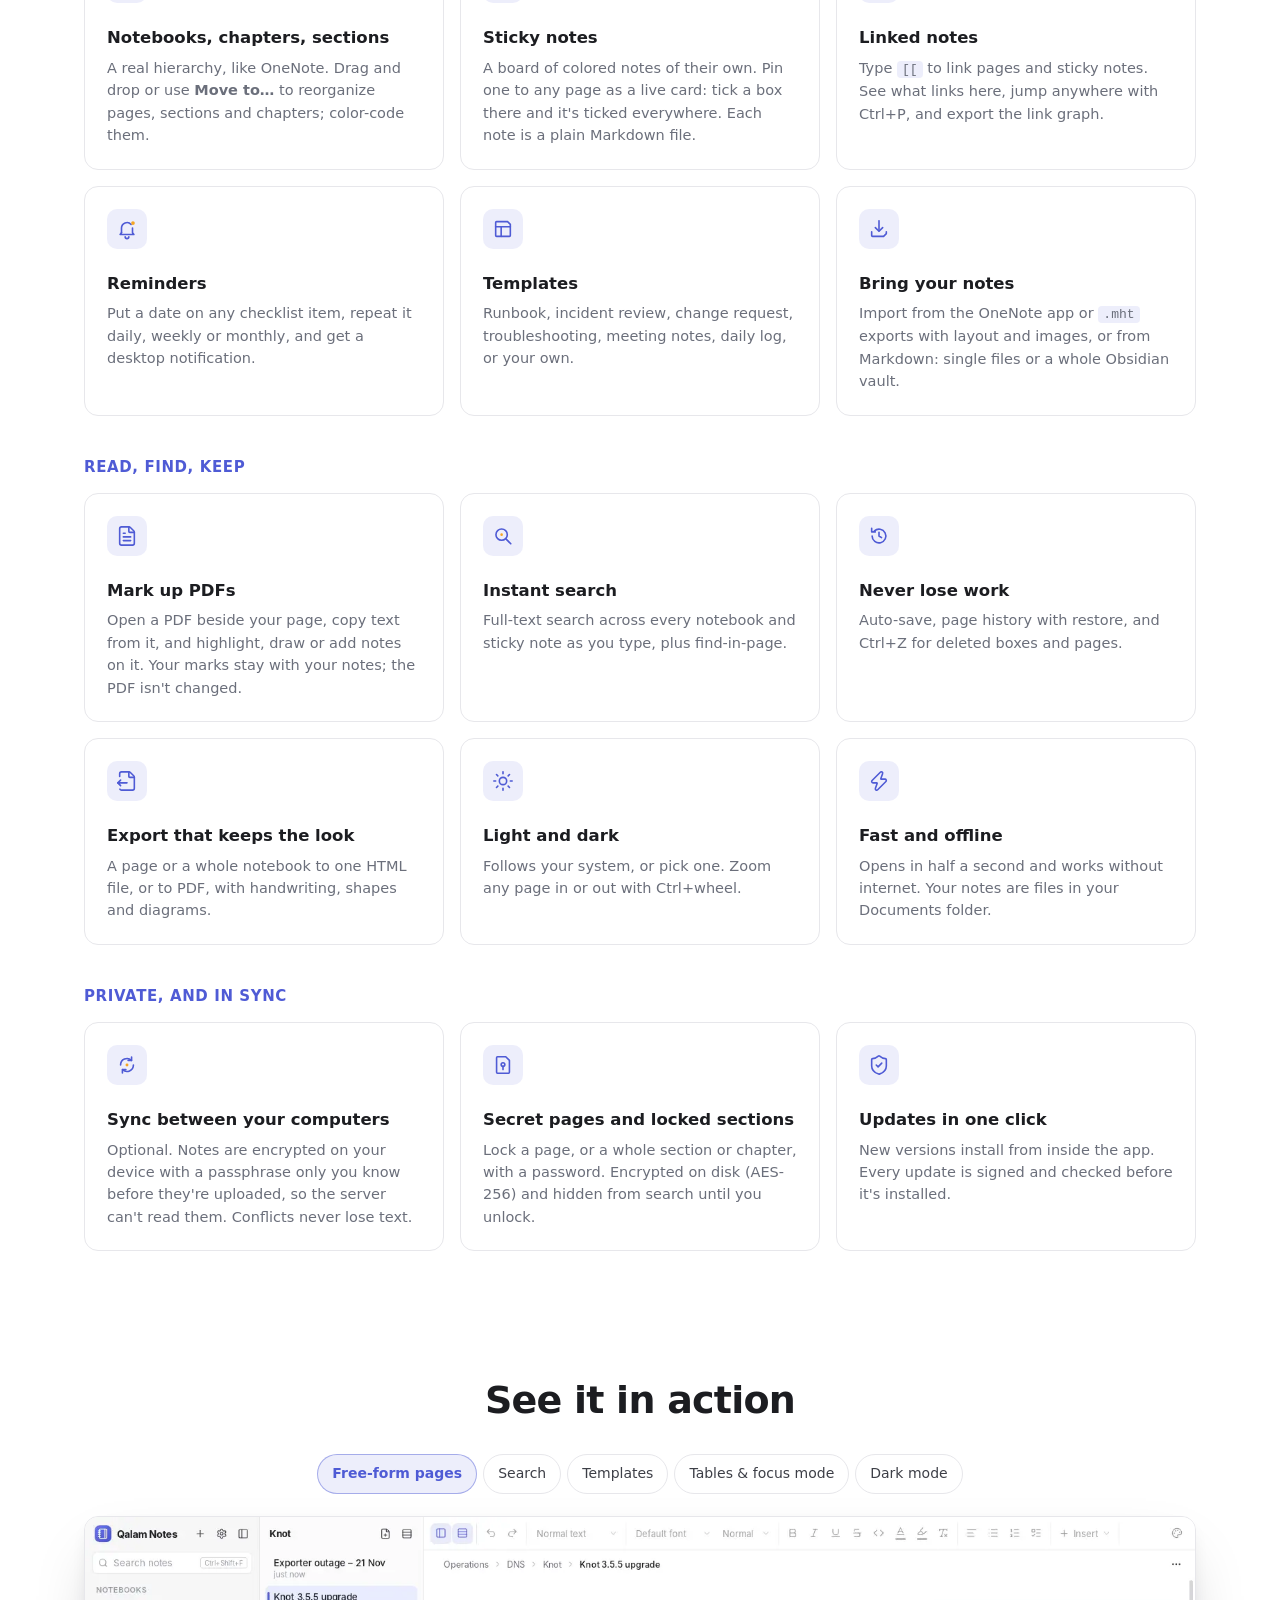
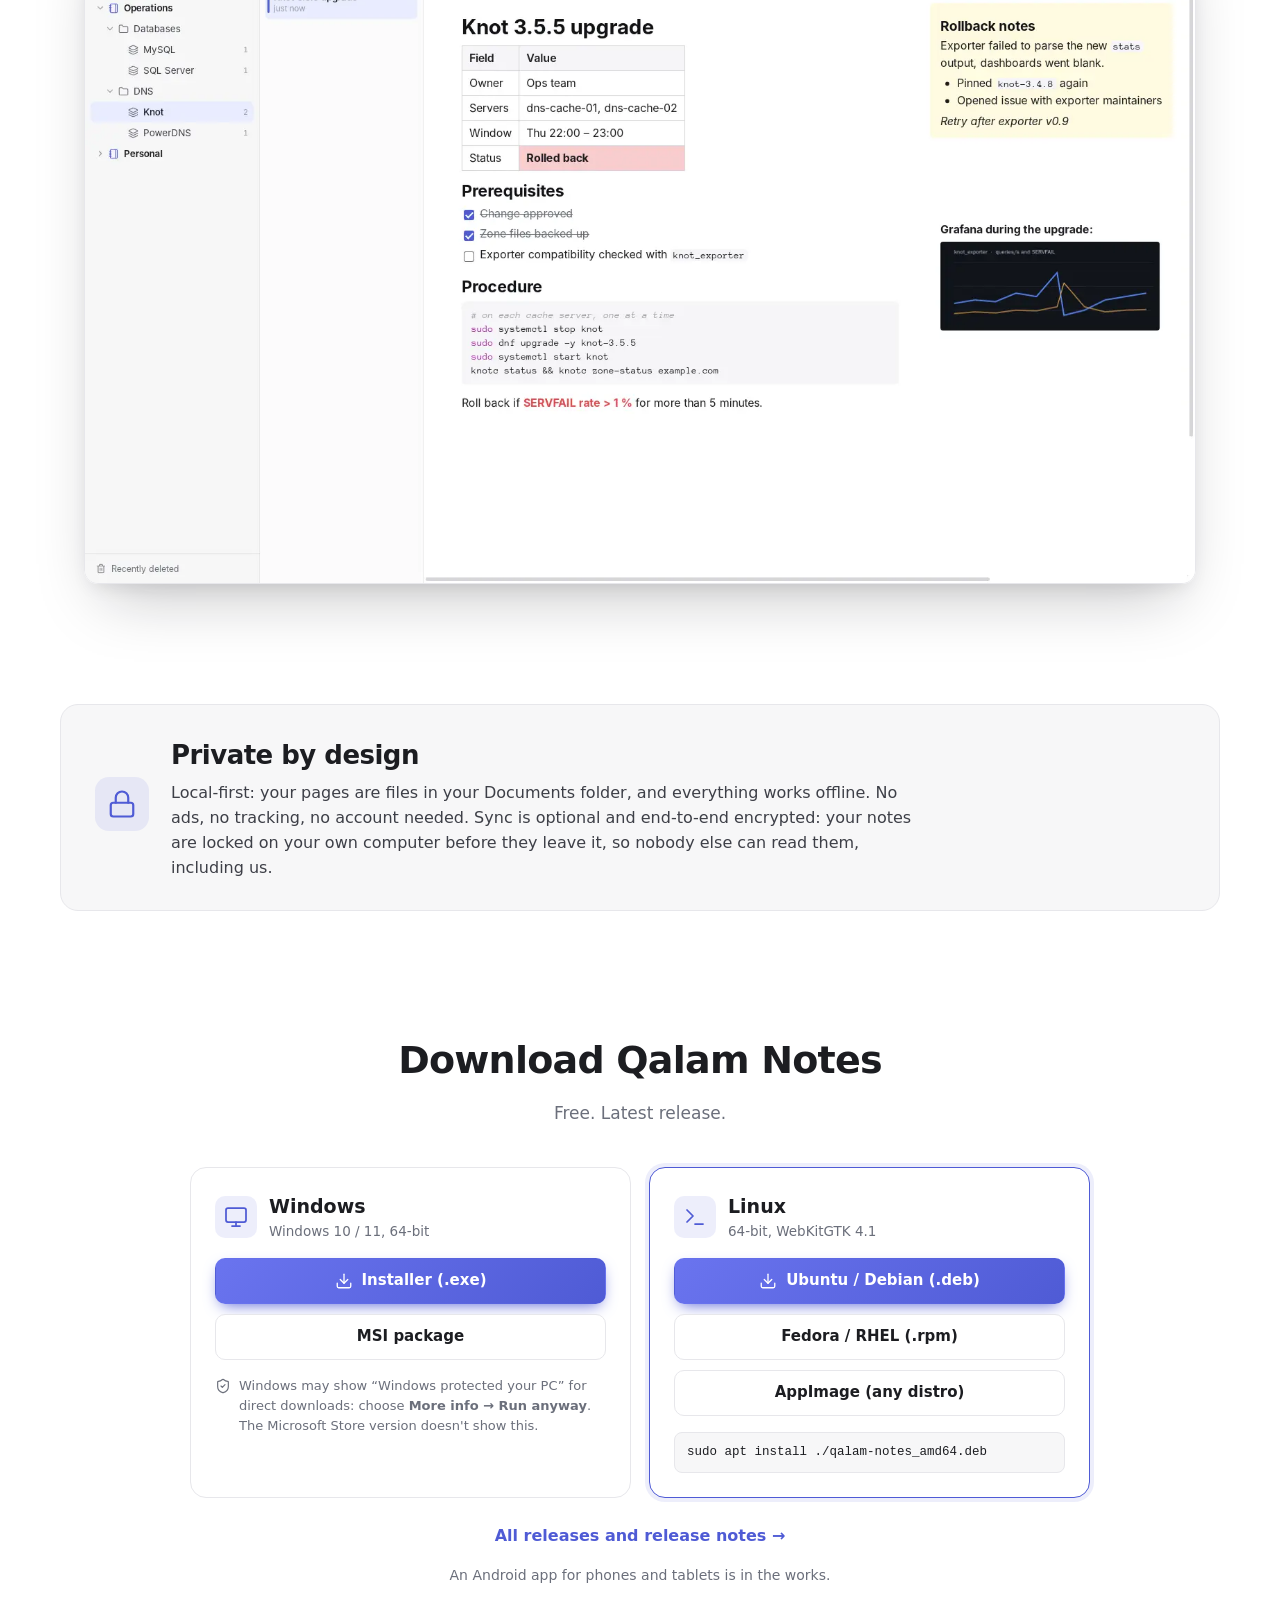
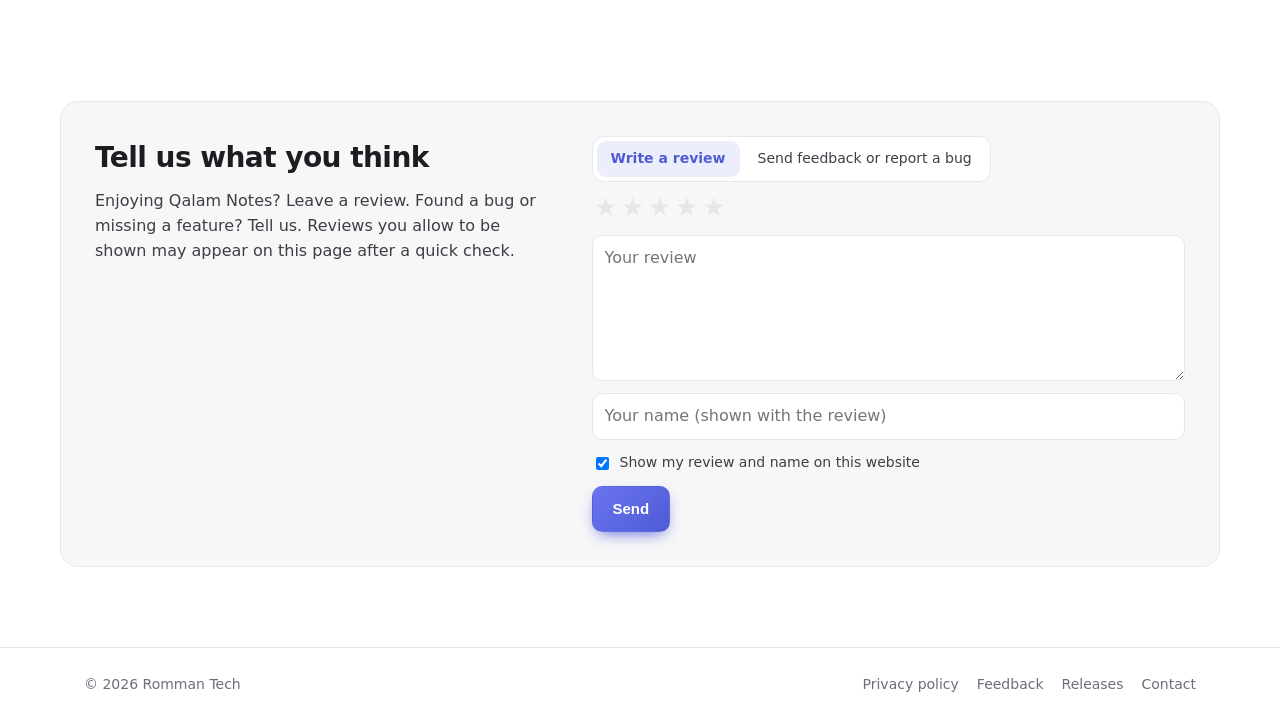
==== commit f65459f0: "Website: master (60b8834)" ====
--- a/index.html
+++ b/index.html
@@ -4,13 +4,14 @@
 <meta charset="utf-8">
 <meta name="viewport" content="width=device-width, initial-scale=1">
 <title>Qalam Notes – fast, private notes for technical people</title>
-<meta name="description" content="Free-form pages, rich text, tables, code, handwriting, audio and reminders in OneNote-style notebooks. Local-first, with optional end-to-end encrypted sync. Free for Windows and Linux.">
+<meta name="description" content="Free-form pages, rich text, tables, code, handwriting, shapes, sticky notes, audio and reminders in OneNote-style notebooks. Local-first, with optional end-to-end encrypted sync. Free for Windows and Linux.">
 <meta property="og:title" content="Qalam Notes">
 <meta property="og:description" content="Fast, local-first notes: free-form pages, handwriting, audio, reminders, secret pages and optional end-to-end encrypted sync.">
 <meta property="og:image" content="https://qalam.romman-tech.com/assets/1-runbook-free-form-page.webp">
 <link rel="icon" href="assets/favicon.png">
 <link rel="apple-touch-icon" href="assets/apple-touch-icon.png">
 <link rel="stylesheet" href="styles.css">
+<script>try { var t = localStorage.getItem("theme"); if (t === "light" || t === "dark") document.documentElement.dataset.theme = t; } catch (e) {}</script>
 </head>
 <body>
 <header class="nav">
@@ -21,6 +22,9 @@
       <a href="#screens">Screenshots</a>
       <a href="#download">Download</a>
       <a href="privacy.html">Privacy</a>
+      <button class="theme-btn" id="theme-btn" type="button" aria-label="Theme: system" title="Theme: follows your system">
+        <span class="t-icon t-system"><svg xmlns="http://www.w3.org/2000/svg" width="24" height="24" viewBox="0 0 24 24" fill="none" stroke="currentColor" stroke-width="1.75" stroke-linecap="round" stroke-linejoin="round"><rect x="3" y="4" width="18" height="12" rx="2"/><path d="M8 20h8M12 16v4"/></svg></span><span class="t-icon t-light"><svg xmlns="http://www.w3.org/2000/svg" width="24" height="24" viewBox="0 0 24 24" fill="none" stroke="currentColor" stroke-width="1.75" stroke-linecap="round" stroke-linejoin="round"><circle cx="12" cy="12" r="4"/><path d="M12 2v2M12 20v2M4.93 4.93l1.41 1.41M17.66 17.66l1.41 1.41M2 12h2M20 12h2M6.34 17.66l-1.41 1.41M19.07 4.93l-1.41 1.41"/></svg></span><span class="t-icon t-dark"><svg xmlns="http://www.w3.org/2000/svg" width="24" height="24" viewBox="0 0 24 24" fill="none" stroke="currentColor" stroke-width="1.75" stroke-linecap="round" stroke-linejoin="round"><path d="M20 14.5A8 8 0 1 1 9.5 4 6.5 6.5 0 0 0 20 14.5Z"/></svg></span>
+      </button>
     </nav>
   </div>
 </header>
@@ -31,7 +35,7 @@
       <div class="hero-text">
         <span class="pill"><svg xmlns="http://www.w3.org/2000/svg" width="24" height="24" viewBox="0 0 24 24" fill="none" stroke="currentColor" stroke-width="1.75" stroke-linecap="round" stroke-linejoin="round"><path d="M15.914 4a1.5 1.5 0 00-2.474-1.561l-9 9A1.5 1.5 0 005.5 14h4.002a.5.5 0 01.471.666L8.086 20a1.5 1.5 0 002.475 1.56l9-9A1.5 1.5 0 0018.5 10h-3.997a.5.5 0 01-.472-.667z"/></svg> Opens in half a second · Works offline · Sync is optional</span>
         <h1>Notes that keep up with how you work.</h1>
-        <p class="lead">Free-form pages with rich text, tables, code, handwriting and audio, organized in notebooks like OneNote. Your notes stay on your computer, and sync between your PCs end-to-end encrypted when you want them to.</p>
+        <p class="lead">Free-form pages with rich text, tables, code, handwriting, flowcharts and sticky notes, organized in notebooks like OneNote. Your notes stay on your computer, and sync between your PCs end-to-end encrypted when you want them to.</p>
         <div class="cta">
           <a class="btn primary" id="hero-download" href="#download"><svg xmlns="http://www.w3.org/2000/svg" width="24" height="24" viewBox="0 0 24 24" fill="none" stroke="currentColor" stroke-width="1.75" stroke-linecap="round" stroke-linejoin="round"><path d="M12 15V3"/><path d="M21 15v4a2 2 0 0 1-2 2H5a2 2 0 0 1-2-2v-4"/><path d="m7 10 5 5 5-5"/></svg><span>Download for free</span></a>
           <a class="btn ghost" href="#features">See features <svg xmlns="http://www.w3.org/2000/svg" width="24" height="24" viewBox="0 0 24 24" fill="none" stroke="currentColor" stroke-width="1.75" stroke-linecap="round" stroke-linejoin="round"><path d="M5 12h14"/><path d="m12 5 7 7-7 7"/></svg></a>
@@ -50,27 +54,30 @@
       <p class="section-lead">Organized like a notebook, fast like a text editor.</p>
       <h3 class="group-title">Write it your way</h3>
       <div class="grid">
-        <article><svg xmlns="http://www.w3.org/2000/svg" width="24" height="24" viewBox="0 0 24 24" fill="none" stroke="currentColor" stroke-width="1.75" stroke-linecap="round" stroke-linejoin="round"><path d="M6 3H15L19 7V20A1 1 0 0 1 18 21H6A1 1 0 0 1 5 20V4A1 1 0 0 1 6 3Z"/><path d="M8.5 11H15.5"/><path d="M8.5 14.5H13"/></svg><h3>Free-form pages</h3><p>Click anywhere to type. Drag boxes around, resize and color them. Every page has its own title and date, like in OneNote.</p></article>
-        <article><svg xmlns="http://www.w3.org/2000/svg" width="24" height="24" viewBox="0 0 24 24" fill="none" stroke="currentColor" stroke-width="1.75" stroke-linecap="round" stroke-linejoin="round"><path d="M12 4v16"/><path d="M4 7V5a1 1 0 0 1 1-1h14a1 1 0 0 1 1 1v2"/><path d="M9 20h6"/></svg><h3>Rich text and screenshots</h3><p>Headings, colors, highlights and fonts; paste screenshots and resize them. Type <code># </code>, <code>- </code> or <code>[] </code> and it formats as you go.</p></article>
-        <article><svg xmlns="http://www.w3.org/2000/svg" width="24" height="24" viewBox="0 0 24 24" fill="none" stroke="currentColor" stroke-width="1.75" stroke-linecap="round" stroke-linejoin="round"><path d="M12 3v18"/><rect width="18" height="18" x="3" y="3" rx="2"/><path d="M3 9h18"/><path d="M3 15h18"/></svg><h3>Real tables</h3><p>Cell colors, borders, merged cells and header rows, with a dedicated table toolbar.</p></article>
-        <article><svg xmlns="http://www.w3.org/2000/svg" width="24" height="24" viewBox="0 0 24 24" fill="none" stroke="currentColor" stroke-width="1.75" stroke-linecap="round" stroke-linejoin="round"><path d="m10 9-3 3 3 3"/><path d="m14 15 3-3-3-3"/><rect x="3" y="3" width="18" height="18" rx="2"/></svg><h3>Code blocks</h3><p>Syntax highlighting for Bash, SQL, Python, YAML, JSON, PowerShell and more. One-click copy; long commands scroll or wrap.</p></article>
-        <article><svg xmlns="http://www.w3.org/2000/svg" width="24" height="24" viewBox="0 0 24 24" fill="none" stroke="currentColor" stroke-width="1.75" stroke-linecap="round" stroke-linejoin="round"><path d="M14.5 3.5L20.5 9.5L11 19L5 20.5L6.5 14.5Z"/><path d="M5.5 20L9.5 16"/><path d="M12.5 5.5L18.5 11.5"/></svg><h3>Handwriting</h3><p>Write and draw on any page with a pen, mouse or finger: pressure-sensitive pen, highlighter in five colors, and an eraser.</p></article>
+        <article><svg xmlns="http://www.w3.org/2000/svg" width="24" height="24" viewBox="0 0 24 24" fill="none" stroke="currentColor" stroke-width="1.75" stroke-linecap="round" stroke-linejoin="round"><path d="M6 3H15L19 7V20A1 1 0 0 1 18 21H6A1 1 0 0 1 5 20V4A1 1 0 0 1 6 3Z"/><path d="M8.5 11H15.5"/><path d="M8.5 14.5H13"/></svg><h3>Free-form pages</h3><p>Click anywhere to type. Drag boxes around, resize and color them, or drop one box onto another to merge them. Every page has its own title and date, like in OneNote.</p></article>
+        <article><svg xmlns="http://www.w3.org/2000/svg" width="24" height="24" viewBox="0 0 24 24" fill="none" stroke="currentColor" stroke-width="1.75" stroke-linecap="round" stroke-linejoin="round"><path d="M12 4v16"/><path d="M4 7V5a1 1 0 0 1 1-1h14a1 1 0 0 1 1 1v2"/><path d="M9 20h6"/></svg><h3>Rich text, tables and code</h3><p>Headings, colors and fonts; tables with cell colors and merged cells; code blocks with syntax highlighting. Type <code># </code>, <code>- </code> or <code>[] </code> and it formats as you go.</p></article>
+        <article><svg xmlns="http://www.w3.org/2000/svg" width="24" height="24" viewBox="0 0 24 24" fill="none" stroke="currentColor" stroke-width="1.75" stroke-linecap="round" stroke-linejoin="round"><rect x="3.5" y="9.5" width="9" height="9" rx="1.5"/><circle cx="16.5" cy="8" r="4.5"/><path d="M13.5 18.5L20.5 18.5L17 12.5"/></svg><h3>Shapes and flowcharts</h3><p>Boxes, diamonds and ellipses with arrows that stay attached when you move them. Or write a few lines of text and get a Mermaid diagram.</p></article>
+        <article><svg xmlns="http://www.w3.org/2000/svg" width="24" height="24" viewBox="0 0 24 24" fill="none" stroke="currentColor" stroke-width="1.75" stroke-linecap="round" stroke-linejoin="round"><path d="M14.5 3.5L20.5 9.5L11 19L5 20.5L6.5 14.5Z"/><path d="M5.5 20L9.5 16"/><path d="M12.5 5.5L18.5 11.5"/></svg><h3>Handwriting</h3><p>Pressure-sensitive pen, highlighter, a thickness slider, and an eraser that rubs out just the part you touch. Great with a stylus.</p></article>
         <article><svg xmlns="http://www.w3.org/2000/svg" width="24" height="24" viewBox="0 0 24 24" fill="none" stroke="currentColor" stroke-width="1.75" stroke-linecap="round" stroke-linejoin="round"><rect x="9" y="3" width="6" height="11" rx="3"/><path d="M5.5 11A6.5 6.5 0 0 0 18.5 11"/><path d="M12 17.5V21"/></svg><h3>Record audio</h3><p>Record a meeting or lecture right into the page while you keep typing your notes.</p></article>
+        <article><svg xmlns="http://www.w3.org/2000/svg" width="24" height="24" viewBox="0 0 24 24" fill="none" stroke="currentColor" stroke-width="1.75" stroke-linecap="round" stroke-linejoin="round"><rect width="18" height="18" x="3" y="3" rx="2" ry="2"/><circle cx="9" cy="9" r="2"/><path d="m21 15-3.086-3.086a2 2 0 0 0-2.828 0L6 21"/></svg><h3>Screenshots and files</h3><p>Paste screenshots and resize them. Drop any file (PDF, spreadsheet, zip) on a page to keep it with your notes.</p></article>
       </div>
       <h3 class="group-title">Organize everything</h3>
       <div class="grid">
         <article><svg xmlns="http://www.w3.org/2000/svg" width="24" height="24" viewBox="0 0 24 24" fill="none" stroke="currentColor" stroke-width="1.75" stroke-linecap="round" stroke-linejoin="round"><path d="M6.5 3H16.5L19 5.5V20A1 1 0 0 1 18 21H6.5A1.5 1.5 0 0 1 5 19.5V4.5A1.5 1.5 0 0 1 6.5 3Z"/><path d="M8.5 3V21"/><path d="M11.5 8H15.5"/></svg><h3>Notebooks, chapters, sections</h3><p>A real hierarchy, like OneNote. Drag and drop or use <b>Move to…</b> to reorganize pages, sections and chapters; color-code them.</p></article>
+        <article><svg xmlns="http://www.w3.org/2000/svg" width="24" height="24" viewBox="0 0 24 24" fill="none" stroke="currentColor" stroke-width="1.75" stroke-linecap="round" stroke-linejoin="round"><path d="M5 4H19A1 1 0 0 1 20 5V14L14 20H5A1 1 0 0 1 4 19V5A1 1 0 0 1 5 4Z"/><path d="M20 14H15A1 1 0 0 0 14 15V20"/><path d="M8 9H16"/><path d="M8 12.5H12.5"/></svg><h3>Sticky notes</h3><p>A board of colored notes of their own. Pin one to any page as a live card: tick a box there and it's ticked everywhere. Each note is a plain Markdown file.</p></article>
+        <article><svg xmlns="http://www.w3.org/2000/svg" width="24" height="24" viewBox="0 0 24 24" fill="none" stroke="currentColor" stroke-width="1.75" stroke-linecap="round" stroke-linejoin="round"><path d="M10 14L14 10"/><path d="M8.6 11.4L6.9 13.1A3 3 0 0 0 11.1 17.3L12.8 15.6"/><path d="M15.4 12.6L17.1 10.9A3 3 0 0 0 12.9 6.7L11.2 8.4"/></svg><h3>Linked notes</h3><p>Type <code>[[</code> to link pages and sticky notes. See what links here, jump anywhere with Ctrl+P, and export the link graph.</p></article>
+        <article><svg xmlns="http://www.w3.org/2000/svg" width="24" height="24" viewBox="0 0 24 24" fill="none" stroke="currentColor" stroke-width="1.75" stroke-linecap="round" stroke-linejoin="round"><path d="M6 16V11A6 6 0 0 1 16.5 7"/><path d="M18 11V16L19.5 18H4.5L6 16"/><path d="M10 20.5A2 2 0 0 0 14 20.5"/><circle cx="18.5" cy="5.5" r="2" fill="#f5a524" stroke="none"/></svg><h3>Reminders</h3><p>Put a date on any checklist item, repeat it daily, weekly or monthly, and get a desktop notification.</p></article>
         <article><svg xmlns="http://www.w3.org/2000/svg" width="24" height="24" viewBox="0 0 24 24" fill="none" stroke="currentColor" stroke-width="1.75" stroke-linecap="round" stroke-linejoin="round"><path d="M5 4H17L20 7V19A1 1 0 0 1 19 20H5A1 1 0 0 1 4 19V5A1 1 0 0 1 5 4Z"/><path d="M4 9.5H20"/><path d="M10 9.5V20"/></svg><h3>Templates</h3><p>Runbook, incident review, change request, troubleshooting, meeting notes, daily log, or your own.</p></article>
-        <article><svg xmlns="http://www.w3.org/2000/svg" width="24" height="24" viewBox="0 0 24 24" fill="none" stroke="currentColor" stroke-width="1.75" stroke-linecap="round" stroke-linejoin="round"><path d="M10 14L14 10"/><path d="M8.6 11.4L6.9 13.1A3 3 0 0 0 11.1 17.3L12.8 15.6"/><path d="M15.4 12.6L17.1 10.9A3 3 0 0 0 12.9 6.7L11.2 8.4"/></svg><h3>Linked notes</h3><p>Type <code>[[</code> to link pages. See what links here, jump anywhere with Ctrl+P, and export the link graph.</p></article>
-        <article><svg xmlns="http://www.w3.org/2000/svg" width="24" height="24" viewBox="0 0 24 24" fill="none" stroke="currentColor" stroke-width="1.75" stroke-linecap="round" stroke-linejoin="round"><path d="M6 16V11A6 6 0 0 1 16.5 7"/><path d="M18 11V16L19.5 18H4.5L6 16"/><path d="M10 20.5A2 2 0 0 0 14 20.5"/><circle cx="18.5" cy="5.5" r="2" fill="#f5a524" stroke="none"/></svg><h3>Reminders</h3><p>Put a date on any checklist item, repeat it daily, weekly or monthly, and get a desktop notification.</p></article>
-        <article><svg xmlns="http://www.w3.org/2000/svg" width="24" height="24" viewBox="0 0 24 24" fill="none" stroke="currentColor" stroke-width="1.75" stroke-linecap="round" stroke-linejoin="round"><path d="M6 22a2 2 0 0 1-2-2V4a2 2 0 0 1 2-2h8a2.4 2.4 0 0 1 1.704.706l3.588 3.588A2.4 2.4 0 0 1 20 8v12a2 2 0 0 1-2 2z"/><path d="M14 2v5a1 1 0 0 0 1 1h5"/><path d="M10 9H8"/><path d="M16 13H8"/><path d="M16 17H8"/></svg><h3>PDF beside your notes</h3><p>Open a vendor guide or runbook PDF next to the page, and copy text straight into your notes.</p></article>
-        <article><svg xmlns="http://www.w3.org/2000/svg" width="24" height="24" viewBox="0 0 24 24" fill="none" stroke="currentColor" stroke-width="1.75" stroke-linecap="round" stroke-linejoin="round"><path d="M12 3V14"/><path d="M8 10.5L12 14.5L16 10.5"/><path d="M4 15V19A1 1 0 0 0 5 20H17L20 17V15"/></svg><h3>Coming from OneNote?</h3><p>Import whole notebooks straight from the OneNote app on Windows, with sections, layout, colors and images, or from <code>.mht</code> exports.</p></article>
+        <article><svg xmlns="http://www.w3.org/2000/svg" width="24" height="24" viewBox="0 0 24 24" fill="none" stroke="currentColor" stroke-width="1.75" stroke-linecap="round" stroke-linejoin="round"><path d="M12 3V14"/><path d="M8 10.5L12 14.5L16 10.5"/><path d="M4 15V19A1 1 0 0 0 5 20H17L20 17V15"/></svg><h3>Bring your notes</h3><p>Import from the OneNote app or <code>.mht</code> exports with layout and images, or from Markdown: single files or a whole Obsidian vault.</p></article>
       </div>
-      <h3 class="group-title">Find it, keep it</h3>
+      <h3 class="group-title">Read, find, keep</h3>
       <div class="grid">
-        <article><svg xmlns="http://www.w3.org/2000/svg" width="24" height="24" viewBox="0 0 24 24" fill="none" stroke="currentColor" stroke-width="1.75" stroke-linecap="round" stroke-linejoin="round"><circle cx="10.5" cy="10.5" r="6.2"/><path d="M15.2 15.2L20.5 20.5"/><circle cx="10.5" cy="10.5" r="1.4" fill="#f5a524" stroke="none"/></svg><h3>Instant search</h3><p>Full-text search across every notebook as you type, plus find-in-page.</p></article>
+        <article><svg xmlns="http://www.w3.org/2000/svg" width="24" height="24" viewBox="0 0 24 24" fill="none" stroke="currentColor" stroke-width="1.75" stroke-linecap="round" stroke-linejoin="round"><path d="M6 22a2 2 0 0 1-2-2V4a2 2 0 0 1 2-2h8a2.4 2.4 0 0 1 1.704.706l3.588 3.588A2.4 2.4 0 0 1 20 8v12a2 2 0 0 1-2 2z"/><path d="M14 2v5a1 1 0 0 0 1 1h5"/><path d="M10 9H8"/><path d="M16 13H8"/><path d="M16 17H8"/></svg><h3>Mark up PDFs</h3><p>Open a PDF beside your page, copy text from it, and highlight, draw or add notes on it. Your marks stay with your notes; the PDF isn't changed.</p></article>
+        <article><svg xmlns="http://www.w3.org/2000/svg" width="24" height="24" viewBox="0 0 24 24" fill="none" stroke="currentColor" stroke-width="1.75" stroke-linecap="round" stroke-linejoin="round"><circle cx="10.5" cy="10.5" r="6.2"/><path d="M15.2 15.2L20.5 20.5"/><circle cx="10.5" cy="10.5" r="1.4" fill="#f5a524" stroke="none"/></svg><h3>Instant search</h3><p>Full-text search across every notebook and sticky note as you type, plus find-in-page.</p></article>
         <article><svg xmlns="http://www.w3.org/2000/svg" width="24" height="24" viewBox="0 0 24 24" fill="none" stroke="currentColor" stroke-width="1.75" stroke-linecap="round" stroke-linejoin="round"><path d="M4.5 12A7.5 7.5 0 1 0 7 6.4"/><path d="M4 3.5V7.5H8"/><path d="M12 8V12L14.8 13.8"/></svg><h3>Never lose work</h3><p>Auto-save, page history with restore, and Ctrl+Z for deleted boxes and pages.</p></article>
-        <article><svg xmlns="http://www.w3.org/2000/svg" width="24" height="24" viewBox="0 0 24 24" fill="none" stroke="currentColor" stroke-width="1.75" stroke-linecap="round" stroke-linejoin="round"><path d="M4.226 20.925A2 2 0 0 0 6 22h12a2 2 0 0 0 2-2V8a2.4 2.4 0 0 0-.706-1.706l-3.588-3.588A2.4 2.4 0 0 0 14 2H6a2 2 0 0 0-2 2v3.127"/><path d="M14 2v5a1 1 0 0 0 1 1h5"/><path d="m5 11-3 3"/><path d="m5 17-3-3h10"/></svg><h3>Export that keeps the look</h3><p>A page or a whole notebook to one HTML file, or to PDF, handwriting included.</p></article>
+        <article><svg xmlns="http://www.w3.org/2000/svg" width="24" height="24" viewBox="0 0 24 24" fill="none" stroke="currentColor" stroke-width="1.75" stroke-linecap="round" stroke-linejoin="round"><path d="M4.226 20.925A2 2 0 0 0 6 22h12a2 2 0 0 0 2-2V8a2.4 2.4 0 0 0-.706-1.706l-3.588-3.588A2.4 2.4 0 0 0 14 2H6a2 2 0 0 0-2 2v3.127"/><path d="M14 2v5a1 1 0 0 0 1 1h5"/><path d="m5 11-3 3"/><path d="m5 17-3-3h10"/></svg><h3>Export that keeps the look</h3><p>A page or a whole notebook to one HTML file, or to PDF, with handwriting, shapes and diagrams.</p></article>
+        <article><svg xmlns="http://www.w3.org/2000/svg" width="24" height="24" viewBox="0 0 24 24" fill="none" stroke="currentColor" stroke-width="1.75" stroke-linecap="round" stroke-linejoin="round"><circle cx="12" cy="12" r="4"/><path d="M12 2v2M12 20v2M4.93 4.93l1.41 1.41M17.66 17.66l1.41 1.41M2 12h2M20 12h2M6.34 17.66l-1.41 1.41M19.07 4.93l-1.41 1.41"/></svg><h3>Light and dark</h3><p>Follows your system, or pick one. Zoom any page in or out with Ctrl+wheel.</p></article>
+        <article><svg xmlns="http://www.w3.org/2000/svg" width="24" height="24" viewBox="0 0 24 24" fill="none" stroke="currentColor" stroke-width="1.75" stroke-linecap="round" stroke-linejoin="round"><path d="M15.914 4a1.5 1.5 0 00-2.474-1.561l-9 9A1.5 1.5 0 005.5 14h4.002a.5.5 0 01.471.666L8.086 20a1.5 1.5 0 002.475 1.56l9-9A1.5 1.5 0 0018.5 10h-3.997a.5.5 0 01-.472-.667z"/></svg><h3>Fast and offline</h3><p>Opens in half a second and works without internet. Your notes are files in your Documents folder.</p></article>
       </div>
       <h3 class="group-title">Private, and in sync</h3>
       <div class="grid">
@@ -179,5 +186,6 @@
   </div>
 </footer>
 <script src="site.js"></script>
+<script src="theme.js"></script>
 </body>
 </html>
--- a/styles.css
+++ b/styles.css
@@ -4,12 +4,20 @@
   --shadow: 0 30px 60px -20px rgba(16, 17, 22, 0.25), 0 8px 20px -8px rgba(16, 17, 22, 0.12);
   --font: "Inter", "Segoe UI Variable Text", "Segoe UI", system-ui, -apple-system, Ubuntu, sans-serif;
 }
+/* dark: from the system unless the visitor picked a theme (the button in the nav) */
 @media (prefers-color-scheme: dark) {
-  :root {
+  :root:not([data-theme="light"]) {
     --bg: #131417; --bg-soft: #18191d; --bg-card: #1b1c20; --border: #2a2b31; --fg: #ececf0; --fg-soft: #c8c9d0;
     --muted: #9497a2; --accent: #8d98ff; --accent-2: #a8b0ff; --accent-soft: rgba(141, 152, 255, 0.14);
     --shadow: 0 30px 60px -20px rgba(0, 0, 0, 0.7), 0 8px 20px -8px rgba(0, 0, 0, 0.5);
+    color-scheme: dark;
   }
+}
+:root[data-theme="dark"] {
+    --bg: #131417; --bg-soft: #18191d; --bg-card: #1b1c20; --border: #2a2b31; --fg: #ececf0; --fg-soft: #c8c9d0;
+    --muted: #9497a2; --accent: #8d98ff; --accent-2: #a8b0ff; --accent-soft: rgba(141, 152, 255, 0.14);
+    --shadow: 0 30px 60px -20px rgba(0, 0, 0, 0.7), 0 8px 20px -8px rgba(0, 0, 0, 0.5);
+  color-scheme: dark;
 }
 * { box-sizing: border-box; }
 html { scroll-behavior: smooth; }
@@ -41,7 +49,8 @@
 .btn { display: inline-flex; align-items: center; justify-content: center; gap: 9px; height: 46px; padding: 0 20px; border-radius: 10px; font-weight: 600; font-size: 15px; text-decoration: none; border: 1px solid var(--border); transition: transform 0.12s, filter 0.12s, background 0.12s; }
 .btn svg { width: 18px; height: 18px; }
 .btn.primary { background: linear-gradient(135deg, var(--accent-2), var(--accent)); color: #fff; border-color: transparent; box-shadow: 0 6px 16px -6px var(--accent); }
-@media (prefers-color-scheme: dark) { .btn.primary { color: #0f1016; } }
+@media (prefers-color-scheme: dark) { :root:not([data-theme="light"]) .btn.primary { color: #0f1016; } }
+:root[data-theme="dark"] .btn.primary { color: #0f1016; }
 .btn.primary:hover { filter: brightness(1.07); transform: translateY(-1px); }
 .btn.ghost { background: var(--bg-card); color: var(--fg); }
 .btn.ghost:hover { background: var(--bg-soft); }
@@ -142,3 +151,11 @@
 .features .group-title { font-size: 15px; font-weight: 650; letter-spacing: .04em; text-transform: uppercase; color: var(--accent); margin: 40px 0 14px; }
 .features .group-title:first-of-type { margin-top: 28px; }
 .all-releases.soon { color: var(--muted); font-size: 14px; margin-top: 6px; }
+
+/* theme switch in the nav */
+.theme-btn { display: inline-flex; align-items: center; justify-content: center; width: 36px; height: 36px; margin-left: 4px; border: 1px solid var(--border);
+  border-radius: 9px; background: transparent; color: var(--fg-soft); cursor: pointer; padding: 0; }
+.theme-btn:hover { background: var(--bg-soft); color: var(--fg); }
+.theme-btn svg { width: 18px; height: 18px; }
+.theme-btn .t-icon { display: none; }
+:root:not([data-theme]) .theme-btn .t-system, :root[data-theme="light"] .theme-btn .t-light, :root[data-theme="dark"] .theme-btn .t-dark { display: inline-flex; }
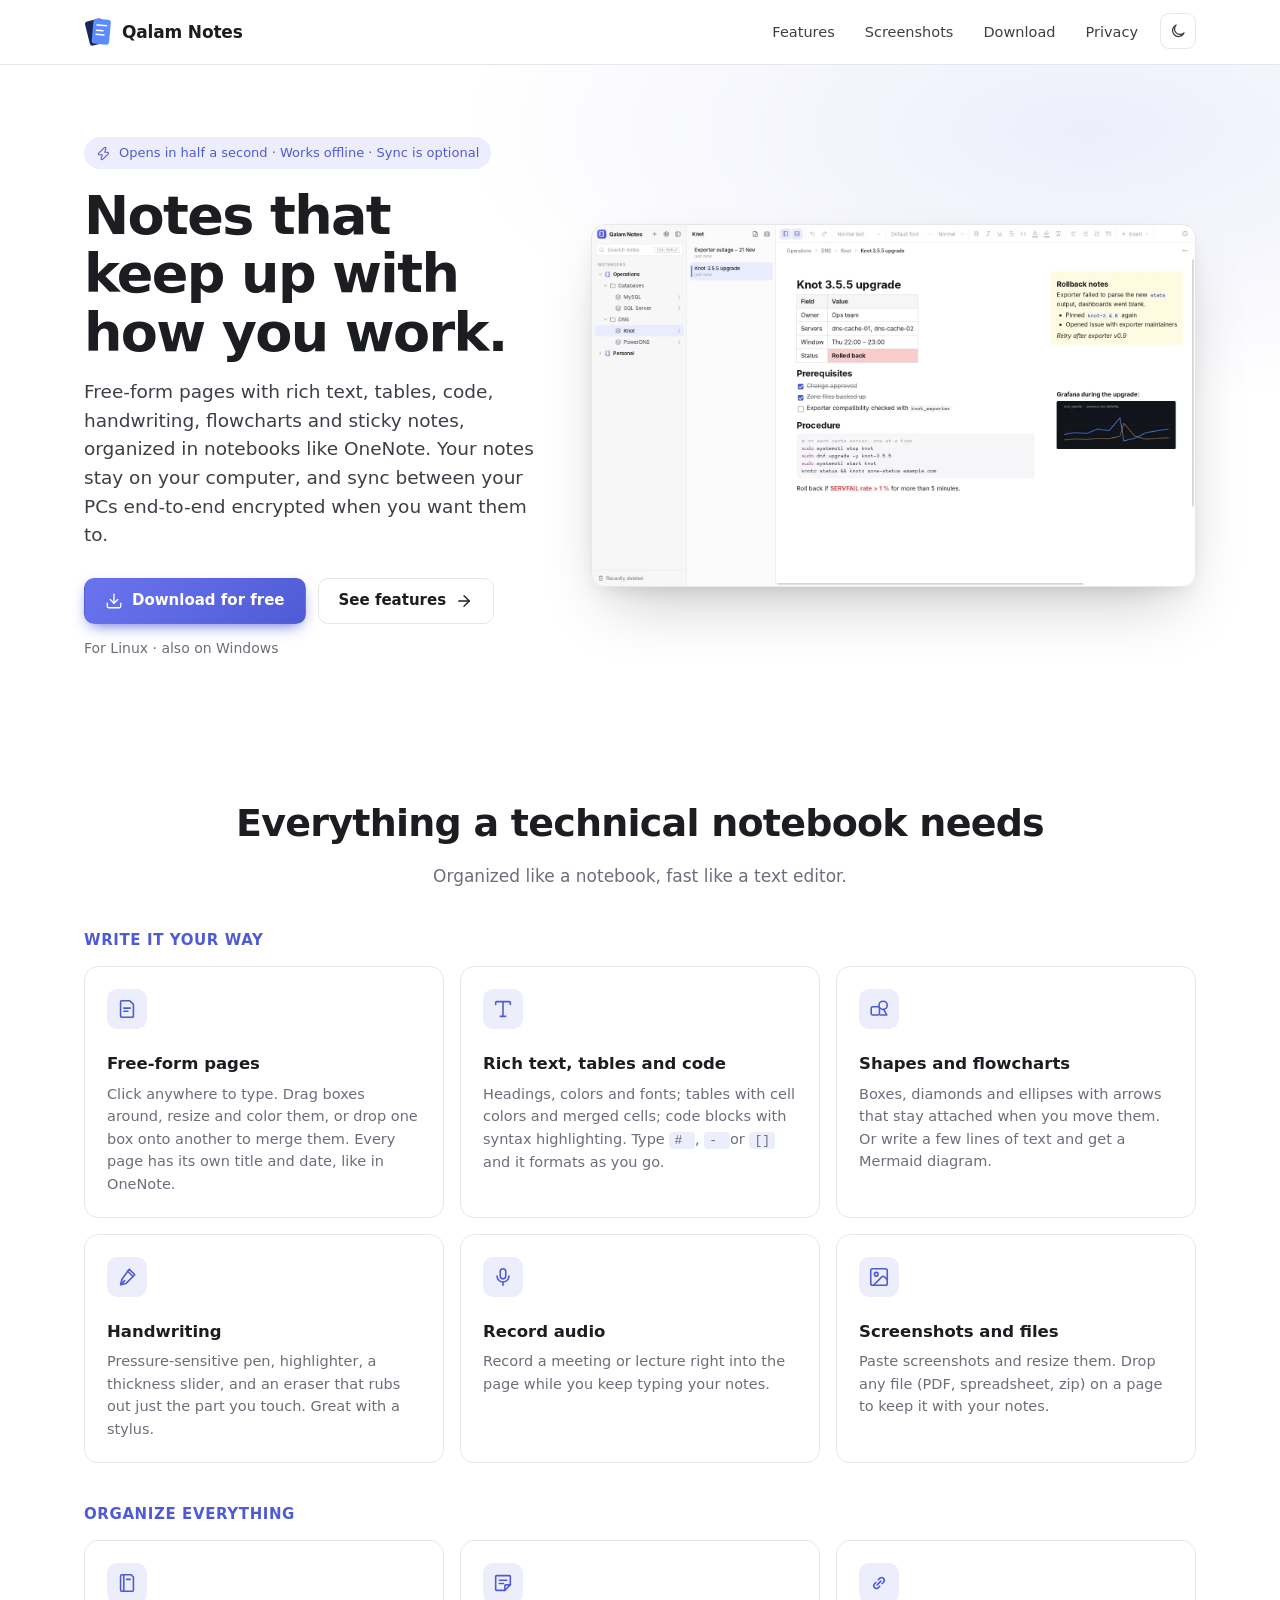
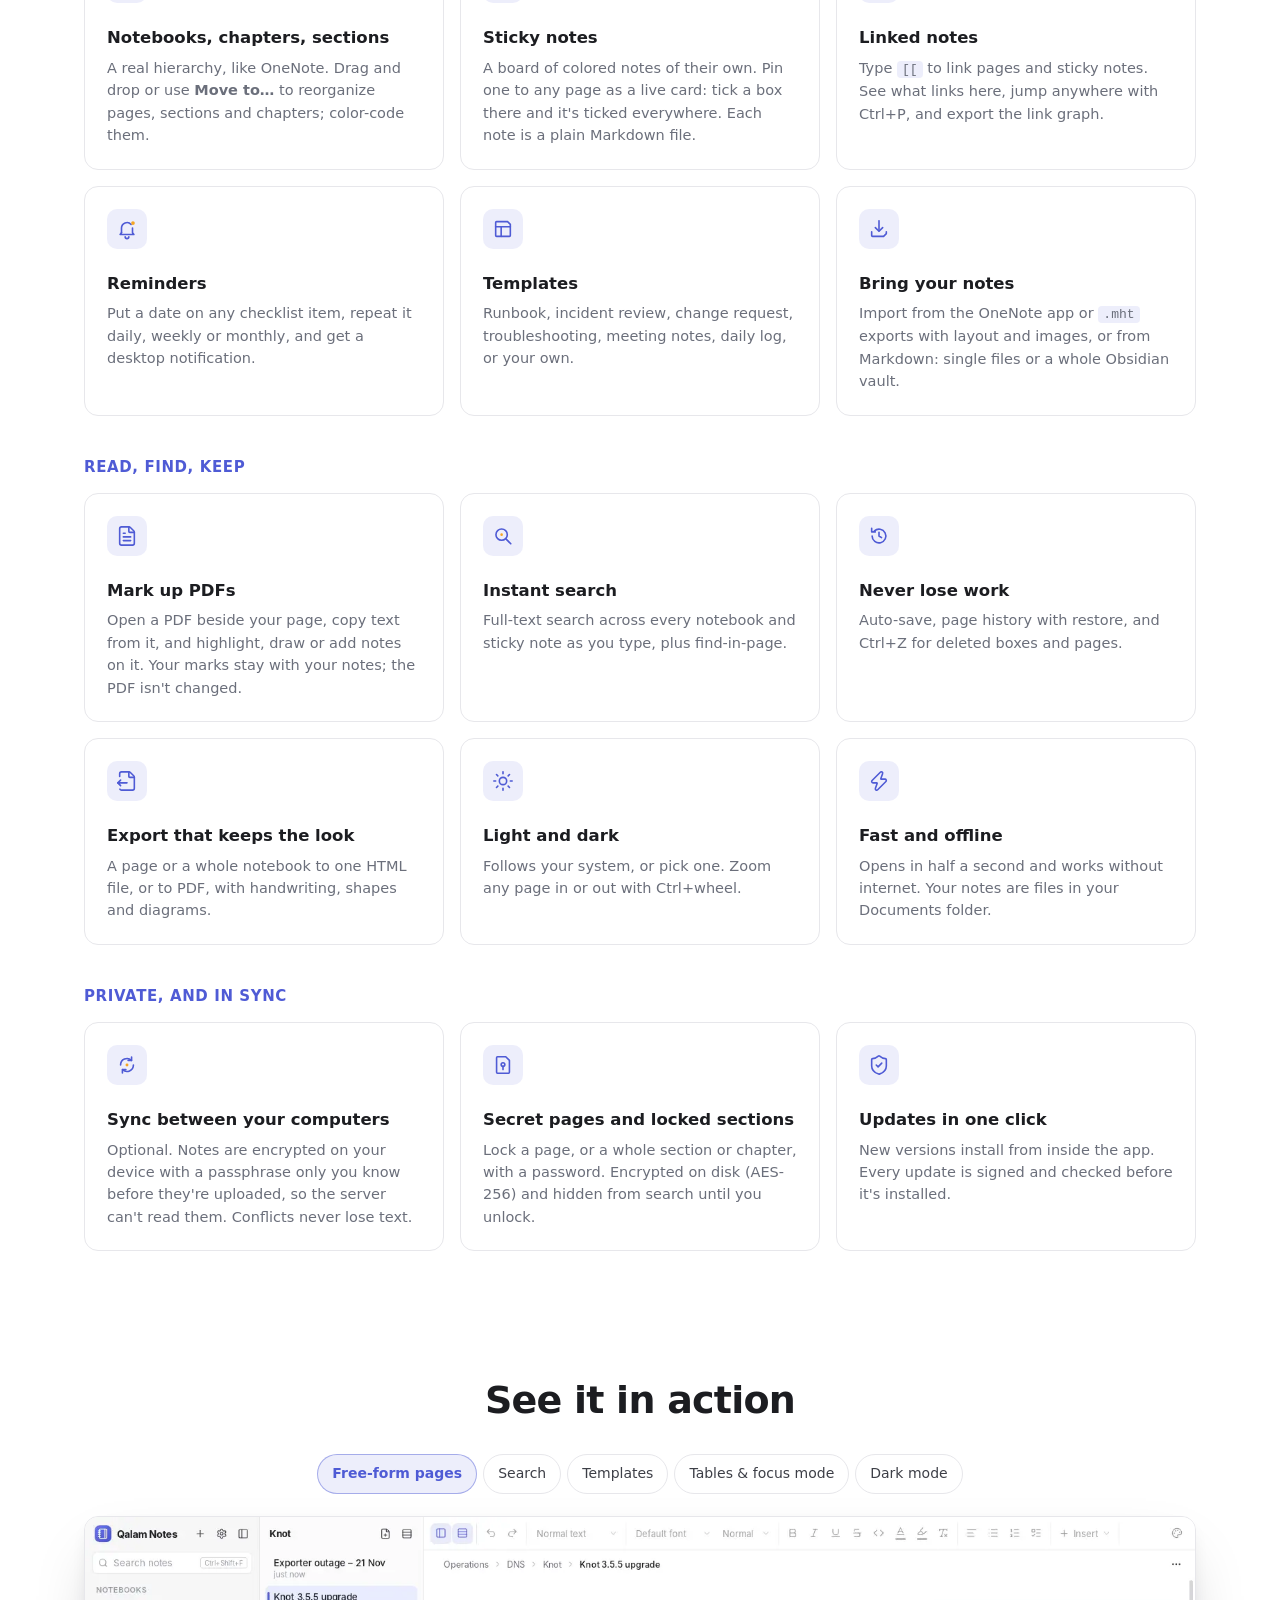
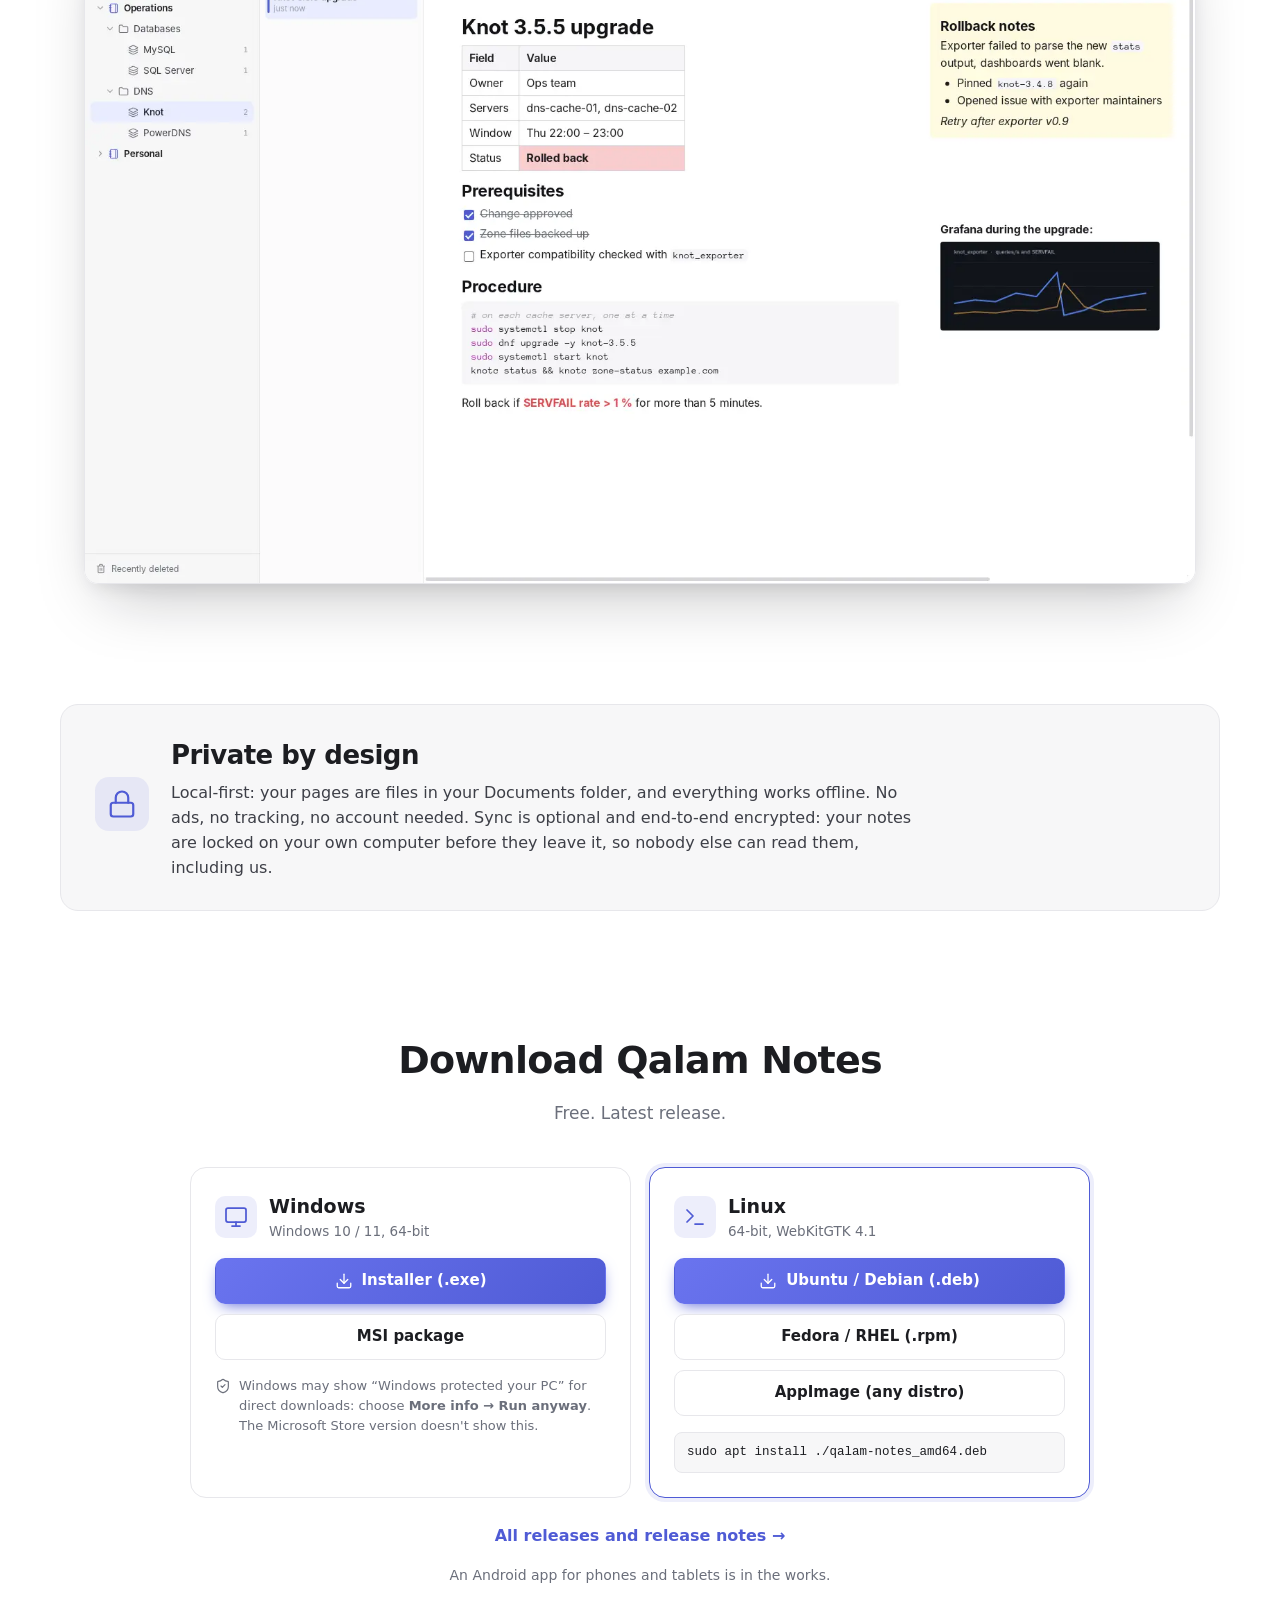
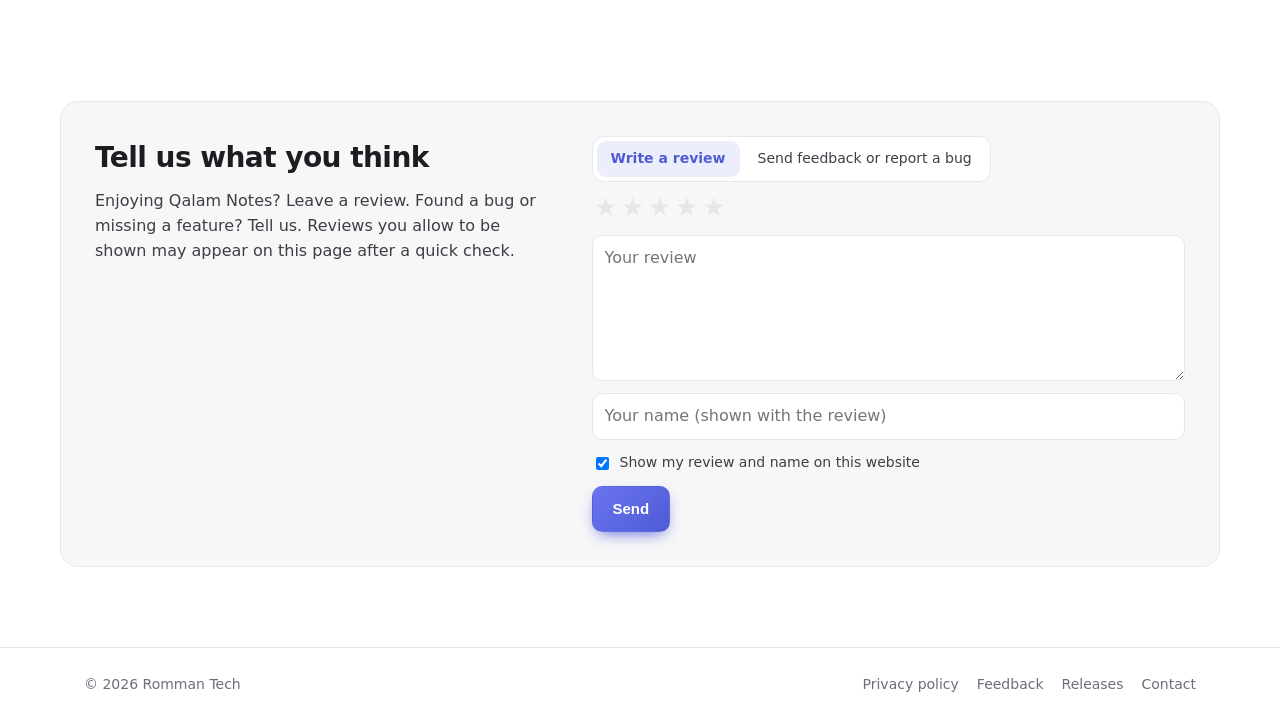
==== commit 8fd3d351: "Website: master (d5e0851)" ====
--- a/index.html
+++ b/index.html
@@ -10,7 +10,7 @@
 <meta property="og:image" content="https://qalam.romman-tech.com/assets/1-runbook-free-form-page.webp">
 <link rel="icon" href="assets/favicon.png">
 <link rel="apple-touch-icon" href="assets/apple-touch-icon.png">
-<link rel="stylesheet" href="styles.css">
+<link rel="stylesheet" href="styles.css?v=d585e28169">
 <script>try { var t = localStorage.getItem("theme"); if (t === "light" || t === "dark") document.documentElement.dataset.theme = t; } catch (e) {}</script>
 </head>
 <body>
@@ -22,8 +22,8 @@
       <a href="#screens">Screenshots</a>
       <a href="#download">Download</a>
       <a href="privacy.html">Privacy</a>
-      <button class="theme-btn" id="theme-btn" type="button" aria-label="Theme: system" title="Theme: follows your system">
-        <span class="t-icon t-system"><svg xmlns="http://www.w3.org/2000/svg" width="24" height="24" viewBox="0 0 24 24" fill="none" stroke="currentColor" stroke-width="1.75" stroke-linecap="round" stroke-linejoin="round"><rect x="3" y="4" width="18" height="12" rx="2"/><path d="M8 20h8M12 16v4"/></svg></span><span class="t-icon t-light"><svg xmlns="http://www.w3.org/2000/svg" width="24" height="24" viewBox="0 0 24 24" fill="none" stroke="currentColor" stroke-width="1.75" stroke-linecap="round" stroke-linejoin="round"><circle cx="12" cy="12" r="4"/><path d="M12 2v2M12 20v2M4.93 4.93l1.41 1.41M17.66 17.66l1.41 1.41M2 12h2M20 12h2M6.34 17.66l-1.41 1.41M19.07 4.93l-1.41 1.41"/></svg></span><span class="t-icon t-dark"><svg xmlns="http://www.w3.org/2000/svg" width="24" height="24" viewBox="0 0 24 24" fill="none" stroke="currentColor" stroke-width="1.75" stroke-linecap="round" stroke-linejoin="round"><path d="M20 14.5A8 8 0 1 1 9.5 4 6.5 6.5 0 0 0 20 14.5Z"/></svg></span>
+      <button class="theme-btn" id="theme-btn" type="button" aria-label="Switch between light and dark" title="Switch between light and dark">
+        <span class="t-icon t-light"><svg xmlns="http://www.w3.org/2000/svg" width="24" height="24" viewBox="0 0 24 24" fill="none" stroke="currentColor" stroke-width="1.75" stroke-linecap="round" stroke-linejoin="round"><circle cx="12" cy="12" r="4"/><path d="M12 2v2M12 20v2M4.93 4.93l1.41 1.41M17.66 17.66l1.41 1.41M2 12h2M20 12h2M6.34 17.66l-1.41 1.41M19.07 4.93l-1.41 1.41"/></svg></span><span class="t-icon t-dark"><svg xmlns="http://www.w3.org/2000/svg" width="24" height="24" viewBox="0 0 24 24" fill="none" stroke="currentColor" stroke-width="1.75" stroke-linecap="round" stroke-linejoin="round"><path d="M20 14.5A8 8 0 1 1 9.5 4 6.5 6.5 0 0 0 20 14.5Z"/></svg></span>
       </button>
     </nav>
   </div>
@@ -185,7 +185,7 @@
     <nav><a href="privacy.html">Privacy policy</a><a href="#feedback" id="foot-feedback" class="hidden">Feedback</a><a id="foot-releases" href="#">Releases</a><a href="mailto:romman.ahmad@outlook.com">Contact</a></nav>
   </div>
 </footer>
-<script src="site.js"></script>
-<script src="theme.js"></script>
+<script src="site.js?v=f72a857a81"></script>
+<script src="theme.js?v=1726972c4e"></script>
 </body>
 </html>
--- a/styles.css
+++ b/styles.css
@@ -157,5 +157,12 @@
   border-radius: 9px; background: transparent; color: var(--fg-soft); cursor: pointer; padding: 0; }
 .theme-btn:hover { background: var(--bg-soft); color: var(--fg); }
 .theme-btn svg { width: 18px; height: 18px; }
+/* shows the mode you'd switch to: a moon while light, a sun while dark */
 .theme-btn .t-icon { display: none; }
-:root:not([data-theme]) .theme-btn .t-system, :root[data-theme="light"] .theme-btn .t-light, :root[data-theme="dark"] .theme-btn .t-dark { display: inline-flex; }
+.theme-btn .t-dark { display: inline-flex; }
+:root[data-theme="dark"] .theme-btn .t-dark { display: none; }
+:root[data-theme="dark"] .theme-btn .t-light { display: inline-flex; }
+@media (prefers-color-scheme: dark) {
+  :root:not([data-theme="light"]) .theme-btn .t-dark { display: none; }
+  :root:not([data-theme="light"]) .theme-btn .t-light { display: inline-flex; }
+}
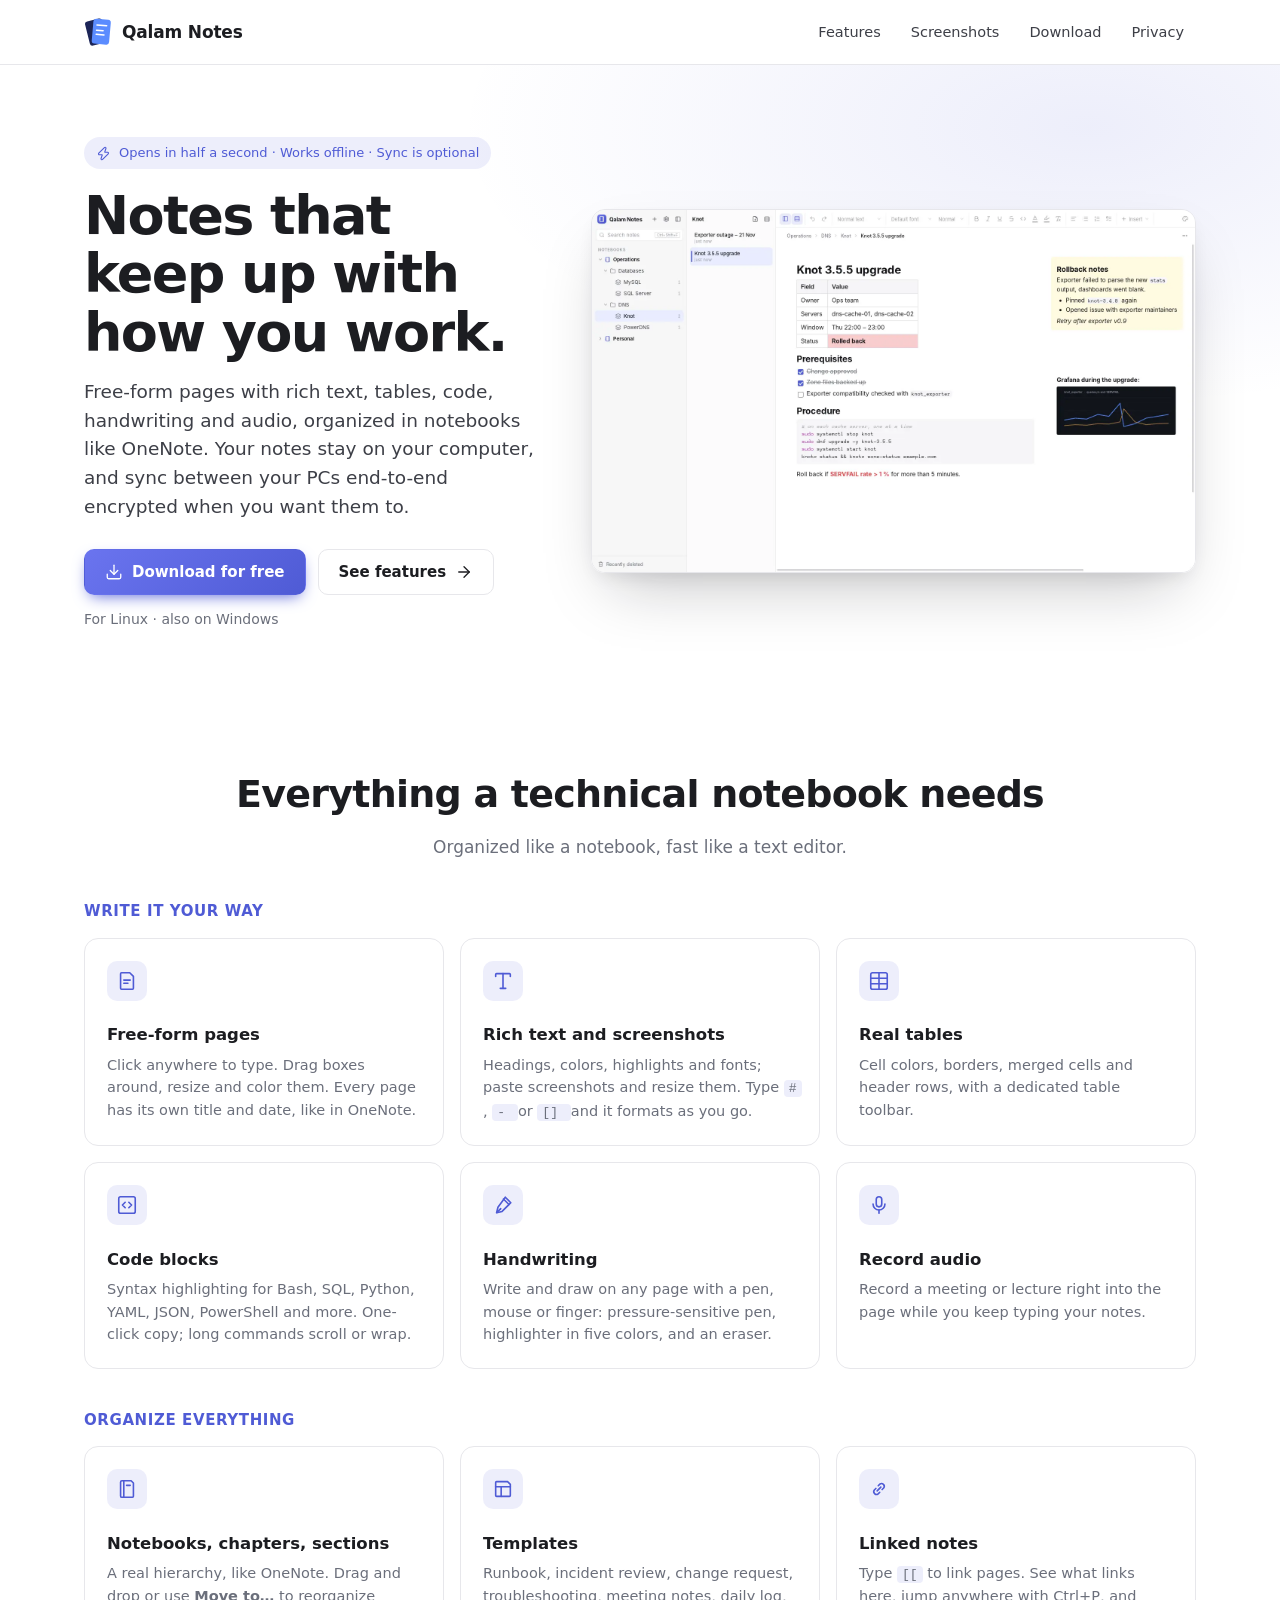
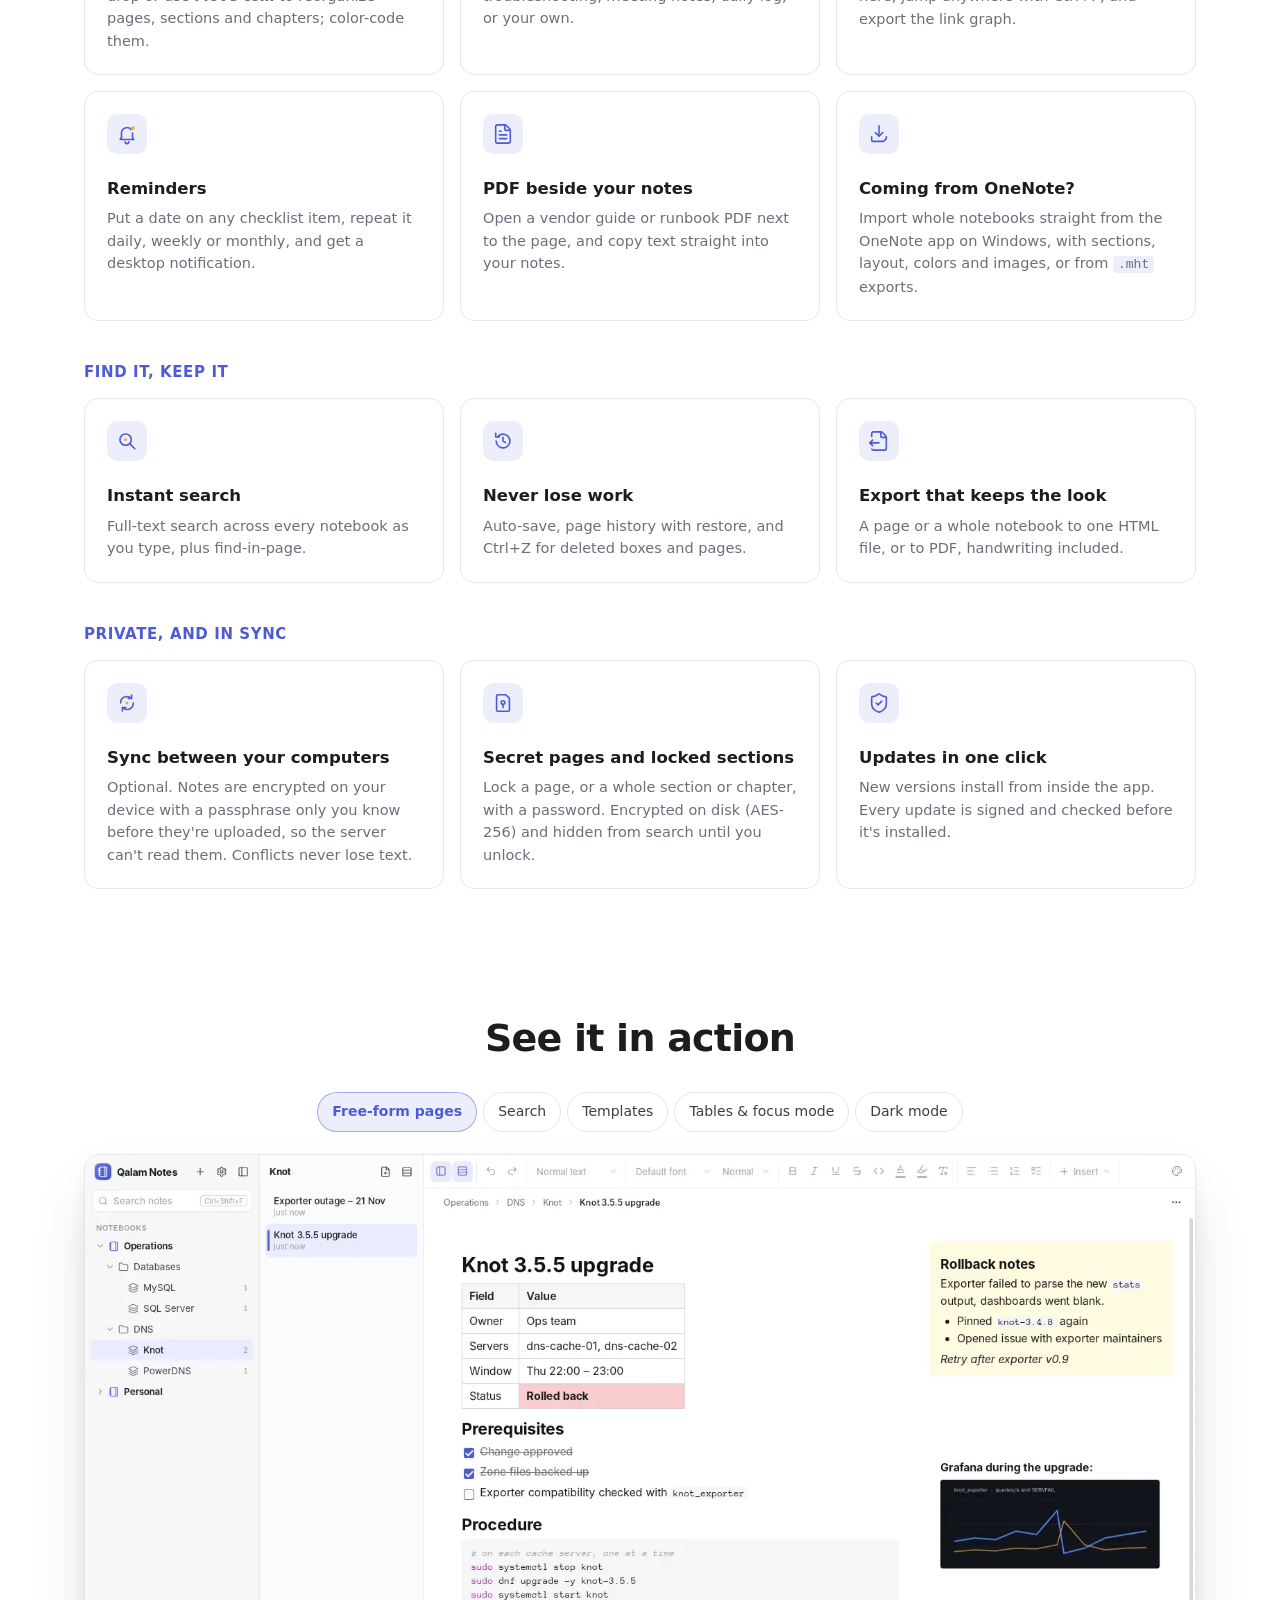
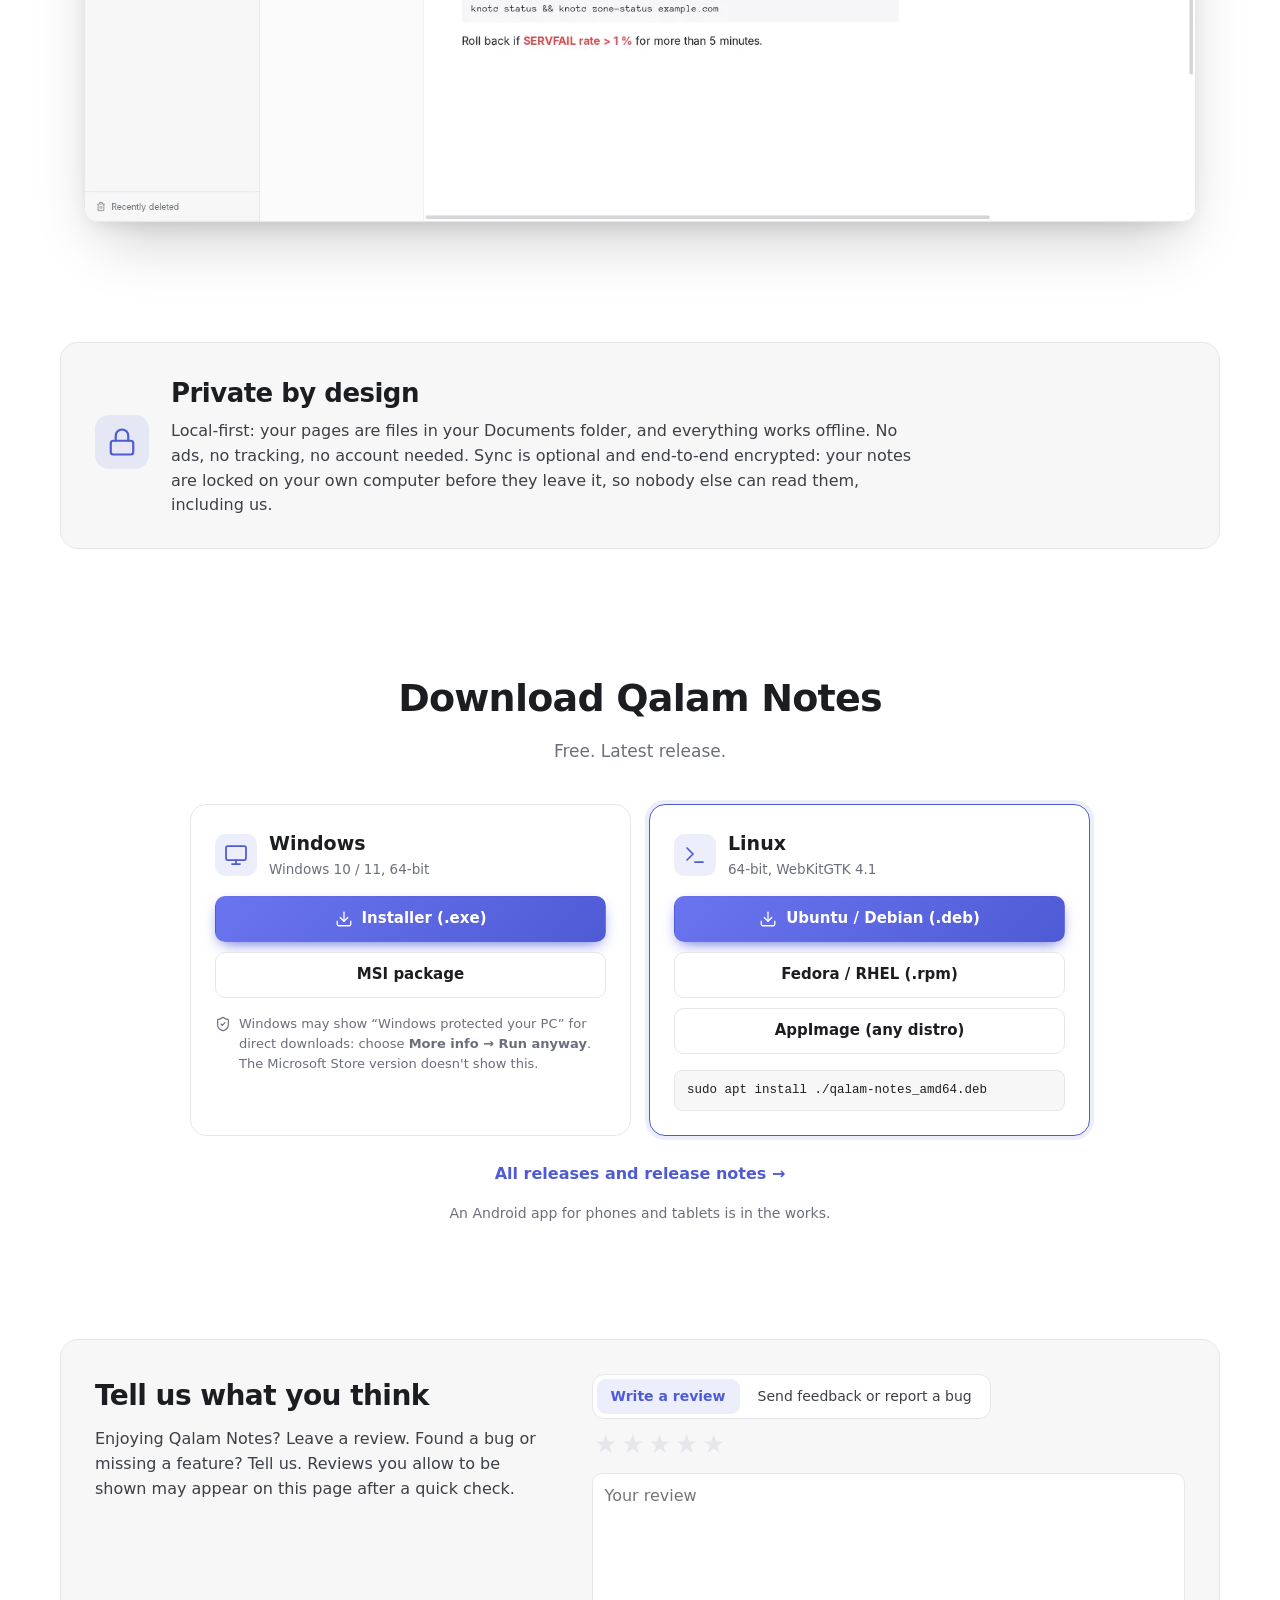
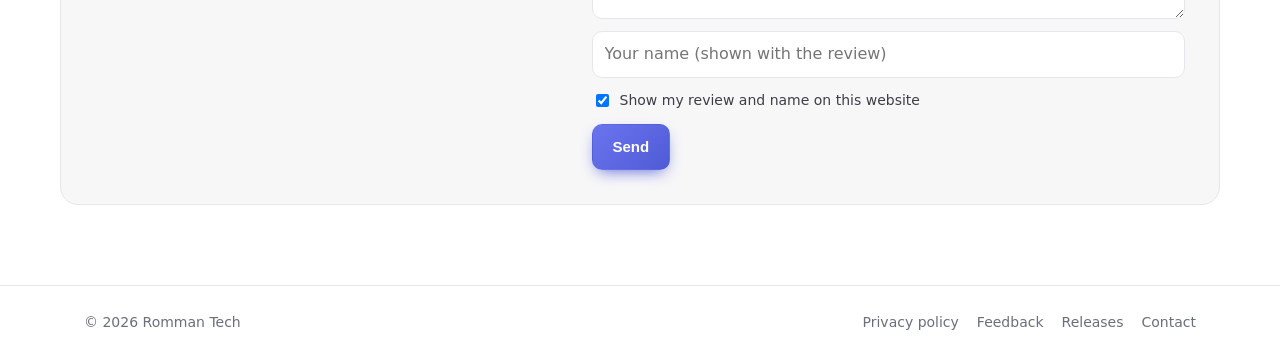
==== commit 4a2d0548: "Website: v0.9.6 (2accf93)" ====
--- a/index.html
+++ b/index.html
@@ -4,14 +4,13 @@
 <meta charset="utf-8">
 <meta name="viewport" content="width=device-width, initial-scale=1">
 <title>Qalam Notes – fast, private notes for technical people</title>
-<meta name="description" content="Free-form pages, rich text, tables, code, handwriting, shapes, sticky notes, audio and reminders in OneNote-style notebooks. Local-first, with optional end-to-end encrypted sync. Free for Windows and Linux.">
+<meta name="description" content="Free-form pages, rich text, tables, code, handwriting, audio and reminders in OneNote-style notebooks. Local-first, with optional end-to-end encrypted sync. Free for Windows and Linux.">
 <meta property="og:title" content="Qalam Notes">
 <meta property="og:description" content="Fast, local-first notes: free-form pages, handwriting, audio, reminders, secret pages and optional end-to-end encrypted sync.">
 <meta property="og:image" content="https://qalam.romman-tech.com/assets/1-runbook-free-form-page.webp">
 <link rel="icon" href="assets/favicon.png">
 <link rel="apple-touch-icon" href="assets/apple-touch-icon.png">
-<link rel="stylesheet" href="styles.css?v=d585e28169">
-<script>try { var t = localStorage.getItem("theme"); if (t === "light" || t === "dark") document.documentElement.dataset.theme = t; } catch (e) {}</script>
+<link rel="stylesheet" href="styles.css">
 </head>
 <body>
 <header class="nav">
@@ -22,9 +21,6 @@
       <a href="#screens">Screenshots</a>
       <a href="#download">Download</a>
       <a href="privacy.html">Privacy</a>
-      <button class="theme-btn" id="theme-btn" type="button" aria-label="Switch between light and dark" title="Switch between light and dark">
-        <span class="t-icon t-light"><svg xmlns="http://www.w3.org/2000/svg" width="24" height="24" viewBox="0 0 24 24" fill="none" stroke="currentColor" stroke-width="1.75" stroke-linecap="round" stroke-linejoin="round"><circle cx="12" cy="12" r="4"/><path d="M12 2v2M12 20v2M4.93 4.93l1.41 1.41M17.66 17.66l1.41 1.41M2 12h2M20 12h2M6.34 17.66l-1.41 1.41M19.07 4.93l-1.41 1.41"/></svg></span><span class="t-icon t-dark"><svg xmlns="http://www.w3.org/2000/svg" width="24" height="24" viewBox="0 0 24 24" fill="none" stroke="currentColor" stroke-width="1.75" stroke-linecap="round" stroke-linejoin="round"><path d="M20 14.5A8 8 0 1 1 9.5 4 6.5 6.5 0 0 0 20 14.5Z"/></svg></span>
-      </button>
     </nav>
   </div>
 </header>
@@ -35,7 +31,7 @@
       <div class="hero-text">
         <span class="pill"><svg xmlns="http://www.w3.org/2000/svg" width="24" height="24" viewBox="0 0 24 24" fill="none" stroke="currentColor" stroke-width="1.75" stroke-linecap="round" stroke-linejoin="round"><path d="M15.914 4a1.5 1.5 0 00-2.474-1.561l-9 9A1.5 1.5 0 005.5 14h4.002a.5.5 0 01.471.666L8.086 20a1.5 1.5 0 002.475 1.56l9-9A1.5 1.5 0 0018.5 10h-3.997a.5.5 0 01-.472-.667z"/></svg> Opens in half a second · Works offline · Sync is optional</span>
         <h1>Notes that keep up with how you work.</h1>
-        <p class="lead">Free-form pages with rich text, tables, code, handwriting, flowcharts and sticky notes, organized in notebooks like OneNote. Your notes stay on your computer, and sync between your PCs end-to-end encrypted when you want them to.</p>
+        <p class="lead">Free-form pages with rich text, tables, code, handwriting and audio, organized in notebooks like OneNote. Your notes stay on your computer, and sync between your PCs end-to-end encrypted when you want them to.</p>
         <div class="cta">
           <a class="btn primary" id="hero-download" href="#download"><svg xmlns="http://www.w3.org/2000/svg" width="24" height="24" viewBox="0 0 24 24" fill="none" stroke="currentColor" stroke-width="1.75" stroke-linecap="round" stroke-linejoin="round"><path d="M12 15V3"/><path d="M21 15v4a2 2 0 0 1-2 2H5a2 2 0 0 1-2-2v-4"/><path d="m7 10 5 5 5-5"/></svg><span>Download for free</span></a>
           <a class="btn ghost" href="#features">See features <svg xmlns="http://www.w3.org/2000/svg" width="24" height="24" viewBox="0 0 24 24" fill="none" stroke="currentColor" stroke-width="1.75" stroke-linecap="round" stroke-linejoin="round"><path d="M5 12h14"/><path d="m12 5 7 7-7 7"/></svg></a>
@@ -54,30 +50,27 @@
       <p class="section-lead">Organized like a notebook, fast like a text editor.</p>
       <h3 class="group-title">Write it your way</h3>
       <div class="grid">
-        <article><svg xmlns="http://www.w3.org/2000/svg" width="24" height="24" viewBox="0 0 24 24" fill="none" stroke="currentColor" stroke-width="1.75" stroke-linecap="round" stroke-linejoin="round"><path d="M6 3H15L19 7V20A1 1 0 0 1 18 21H6A1 1 0 0 1 5 20V4A1 1 0 0 1 6 3Z"/><path d="M8.5 11H15.5"/><path d="M8.5 14.5H13"/></svg><h3>Free-form pages</h3><p>Click anywhere to type. Drag boxes around, resize and color them, or drop one box onto another to merge them. Every page has its own title and date, like in OneNote.</p></article>
-        <article><svg xmlns="http://www.w3.org/2000/svg" width="24" height="24" viewBox="0 0 24 24" fill="none" stroke="currentColor" stroke-width="1.75" stroke-linecap="round" stroke-linejoin="round"><path d="M12 4v16"/><path d="M4 7V5a1 1 0 0 1 1-1h14a1 1 0 0 1 1 1v2"/><path d="M9 20h6"/></svg><h3>Rich text, tables and code</h3><p>Headings, colors and fonts; tables with cell colors and merged cells; code blocks with syntax highlighting. Type <code># </code>, <code>- </code> or <code>[] </code> and it formats as you go.</p></article>
-        <article><svg xmlns="http://www.w3.org/2000/svg" width="24" height="24" viewBox="0 0 24 24" fill="none" stroke="currentColor" stroke-width="1.75" stroke-linecap="round" stroke-linejoin="round"><rect x="3.5" y="9.5" width="9" height="9" rx="1.5"/><circle cx="16.5" cy="8" r="4.5"/><path d="M13.5 18.5L20.5 18.5L17 12.5"/></svg><h3>Shapes and flowcharts</h3><p>Boxes, diamonds and ellipses with arrows that stay attached when you move them. Or write a few lines of text and get a Mermaid diagram.</p></article>
-        <article><svg xmlns="http://www.w3.org/2000/svg" width="24" height="24" viewBox="0 0 24 24" fill="none" stroke="currentColor" stroke-width="1.75" stroke-linecap="round" stroke-linejoin="round"><path d="M14.5 3.5L20.5 9.5L11 19L5 20.5L6.5 14.5Z"/><path d="M5.5 20L9.5 16"/><path d="M12.5 5.5L18.5 11.5"/></svg><h3>Handwriting</h3><p>Pressure-sensitive pen, highlighter, a thickness slider, and an eraser that rubs out just the part you touch. Great with a stylus.</p></article>
+        <article><svg xmlns="http://www.w3.org/2000/svg" width="24" height="24" viewBox="0 0 24 24" fill="none" stroke="currentColor" stroke-width="1.75" stroke-linecap="round" stroke-linejoin="round"><path d="M6 3H15L19 7V20A1 1 0 0 1 18 21H6A1 1 0 0 1 5 20V4A1 1 0 0 1 6 3Z"/><path d="M8.5 11H15.5"/><path d="M8.5 14.5H13"/></svg><h3>Free-form pages</h3><p>Click anywhere to type. Drag boxes around, resize and color them. Every page has its own title and date, like in OneNote.</p></article>
+        <article><svg xmlns="http://www.w3.org/2000/svg" width="24" height="24" viewBox="0 0 24 24" fill="none" stroke="currentColor" stroke-width="1.75" stroke-linecap="round" stroke-linejoin="round"><path d="M12 4v16"/><path d="M4 7V5a1 1 0 0 1 1-1h14a1 1 0 0 1 1 1v2"/><path d="M9 20h6"/></svg><h3>Rich text and screenshots</h3><p>Headings, colors, highlights and fonts; paste screenshots and resize them. Type <code># </code>, <code>- </code> or <code>[] </code> and it formats as you go.</p></article>
+        <article><svg xmlns="http://www.w3.org/2000/svg" width="24" height="24" viewBox="0 0 24 24" fill="none" stroke="currentColor" stroke-width="1.75" stroke-linecap="round" stroke-linejoin="round"><path d="M12 3v18"/><rect width="18" height="18" x="3" y="3" rx="2"/><path d="M3 9h18"/><path d="M3 15h18"/></svg><h3>Real tables</h3><p>Cell colors, borders, merged cells and header rows, with a dedicated table toolbar.</p></article>
+        <article><svg xmlns="http://www.w3.org/2000/svg" width="24" height="24" viewBox="0 0 24 24" fill="none" stroke="currentColor" stroke-width="1.75" stroke-linecap="round" stroke-linejoin="round"><path d="m10 9-3 3 3 3"/><path d="m14 15 3-3-3-3"/><rect x="3" y="3" width="18" height="18" rx="2"/></svg><h3>Code blocks</h3><p>Syntax highlighting for Bash, SQL, Python, YAML, JSON, PowerShell and more. One-click copy; long commands scroll or wrap.</p></article>
+        <article><svg xmlns="http://www.w3.org/2000/svg" width="24" height="24" viewBox="0 0 24 24" fill="none" stroke="currentColor" stroke-width="1.75" stroke-linecap="round" stroke-linejoin="round"><path d="M14.5 3.5L20.5 9.5L11 19L5 20.5L6.5 14.5Z"/><path d="M5.5 20L9.5 16"/><path d="M12.5 5.5L18.5 11.5"/></svg><h3>Handwriting</h3><p>Write and draw on any page with a pen, mouse or finger: pressure-sensitive pen, highlighter in five colors, and an eraser.</p></article>
         <article><svg xmlns="http://www.w3.org/2000/svg" width="24" height="24" viewBox="0 0 24 24" fill="none" stroke="currentColor" stroke-width="1.75" stroke-linecap="round" stroke-linejoin="round"><rect x="9" y="3" width="6" height="11" rx="3"/><path d="M5.5 11A6.5 6.5 0 0 0 18.5 11"/><path d="M12 17.5V21"/></svg><h3>Record audio</h3><p>Record a meeting or lecture right into the page while you keep typing your notes.</p></article>
-        <article><svg xmlns="http://www.w3.org/2000/svg" width="24" height="24" viewBox="0 0 24 24" fill="none" stroke="currentColor" stroke-width="1.75" stroke-linecap="round" stroke-linejoin="round"><rect width="18" height="18" x="3" y="3" rx="2" ry="2"/><circle cx="9" cy="9" r="2"/><path d="m21 15-3.086-3.086a2 2 0 0 0-2.828 0L6 21"/></svg><h3>Screenshots and files</h3><p>Paste screenshots and resize them. Drop any file (PDF, spreadsheet, zip) on a page to keep it with your notes.</p></article>
       </div>
       <h3 class="group-title">Organize everything</h3>
       <div class="grid">
         <article><svg xmlns="http://www.w3.org/2000/svg" width="24" height="24" viewBox="0 0 24 24" fill="none" stroke="currentColor" stroke-width="1.75" stroke-linecap="round" stroke-linejoin="round"><path d="M6.5 3H16.5L19 5.5V20A1 1 0 0 1 18 21H6.5A1.5 1.5 0 0 1 5 19.5V4.5A1.5 1.5 0 0 1 6.5 3Z"/><path d="M8.5 3V21"/><path d="M11.5 8H15.5"/></svg><h3>Notebooks, chapters, sections</h3><p>A real hierarchy, like OneNote. Drag and drop or use <b>Move to…</b> to reorganize pages, sections and chapters; color-code them.</p></article>
-        <article><svg xmlns="http://www.w3.org/2000/svg" width="24" height="24" viewBox="0 0 24 24" fill="none" stroke="currentColor" stroke-width="1.75" stroke-linecap="round" stroke-linejoin="round"><path d="M5 4H19A1 1 0 0 1 20 5V14L14 20H5A1 1 0 0 1 4 19V5A1 1 0 0 1 5 4Z"/><path d="M20 14H15A1 1 0 0 0 14 15V20"/><path d="M8 9H16"/><path d="M8 12.5H12.5"/></svg><h3>Sticky notes</h3><p>A board of colored notes of their own. Pin one to any page as a live card: tick a box there and it's ticked everywhere. Each note is a plain Markdown file.</p></article>
-        <article><svg xmlns="http://www.w3.org/2000/svg" width="24" height="24" viewBox="0 0 24 24" fill="none" stroke="currentColor" stroke-width="1.75" stroke-linecap="round" stroke-linejoin="round"><path d="M10 14L14 10"/><path d="M8.6 11.4L6.9 13.1A3 3 0 0 0 11.1 17.3L12.8 15.6"/><path d="M15.4 12.6L17.1 10.9A3 3 0 0 0 12.9 6.7L11.2 8.4"/></svg><h3>Linked notes</h3><p>Type <code>[[</code> to link pages and sticky notes. See what links here, jump anywhere with Ctrl+P, and export the link graph.</p></article>
+        <article><svg xmlns="http://www.w3.org/2000/svg" width="24" height="24" viewBox="0 0 24 24" fill="none" stroke="currentColor" stroke-width="1.75" stroke-linecap="round" stroke-linejoin="round"><path d="M5 4H17L20 7V19A1 1 0 0 1 19 20H5A1 1 0 0 1 4 19V5A1 1 0 0 1 5 4Z"/><path d="M4 9.5H20"/><path d="M10 9.5V20"/></svg><h3>Templates</h3><p>Runbook, incident review, change request, troubleshooting, meeting notes, daily log, or your own.</p></article>
+        <article><svg xmlns="http://www.w3.org/2000/svg" width="24" height="24" viewBox="0 0 24 24" fill="none" stroke="currentColor" stroke-width="1.75" stroke-linecap="round" stroke-linejoin="round"><path d="M10 14L14 10"/><path d="M8.6 11.4L6.9 13.1A3 3 0 0 0 11.1 17.3L12.8 15.6"/><path d="M15.4 12.6L17.1 10.9A3 3 0 0 0 12.9 6.7L11.2 8.4"/></svg><h3>Linked notes</h3><p>Type <code>[[</code> to link pages. See what links here, jump anywhere with Ctrl+P, and export the link graph.</p></article>
         <article><svg xmlns="http://www.w3.org/2000/svg" width="24" height="24" viewBox="0 0 24 24" fill="none" stroke="currentColor" stroke-width="1.75" stroke-linecap="round" stroke-linejoin="round"><path d="M6 16V11A6 6 0 0 1 16.5 7"/><path d="M18 11V16L19.5 18H4.5L6 16"/><path d="M10 20.5A2 2 0 0 0 14 20.5"/><circle cx="18.5" cy="5.5" r="2" fill="#f5a524" stroke="none"/></svg><h3>Reminders</h3><p>Put a date on any checklist item, repeat it daily, weekly or monthly, and get a desktop notification.</p></article>
-        <article><svg xmlns="http://www.w3.org/2000/svg" width="24" height="24" viewBox="0 0 24 24" fill="none" stroke="currentColor" stroke-width="1.75" stroke-linecap="round" stroke-linejoin="round"><path d="M5 4H17L20 7V19A1 1 0 0 1 19 20H5A1 1 0 0 1 4 19V5A1 1 0 0 1 5 4Z"/><path d="M4 9.5H20"/><path d="M10 9.5V20"/></svg><h3>Templates</h3><p>Runbook, incident review, change request, troubleshooting, meeting notes, daily log, or your own.</p></article>
-        <article><svg xmlns="http://www.w3.org/2000/svg" width="24" height="24" viewBox="0 0 24 24" fill="none" stroke="currentColor" stroke-width="1.75" stroke-linecap="round" stroke-linejoin="round"><path d="M12 3V14"/><path d="M8 10.5L12 14.5L16 10.5"/><path d="M4 15V19A1 1 0 0 0 5 20H17L20 17V15"/></svg><h3>Bring your notes</h3><p>Import from the OneNote app or <code>.mht</code> exports with layout and images, or from Markdown: single files or a whole Obsidian vault.</p></article>
+        <article><svg xmlns="http://www.w3.org/2000/svg" width="24" height="24" viewBox="0 0 24 24" fill="none" stroke="currentColor" stroke-width="1.75" stroke-linecap="round" stroke-linejoin="round"><path d="M6 22a2 2 0 0 1-2-2V4a2 2 0 0 1 2-2h8a2.4 2.4 0 0 1 1.704.706l3.588 3.588A2.4 2.4 0 0 1 20 8v12a2 2 0 0 1-2 2z"/><path d="M14 2v5a1 1 0 0 0 1 1h5"/><path d="M10 9H8"/><path d="M16 13H8"/><path d="M16 17H8"/></svg><h3>PDF beside your notes</h3><p>Open a vendor guide or runbook PDF next to the page, and copy text straight into your notes.</p></article>
+        <article><svg xmlns="http://www.w3.org/2000/svg" width="24" height="24" viewBox="0 0 24 24" fill="none" stroke="currentColor" stroke-width="1.75" stroke-linecap="round" stroke-linejoin="round"><path d="M12 3V14"/><path d="M8 10.5L12 14.5L16 10.5"/><path d="M4 15V19A1 1 0 0 0 5 20H17L20 17V15"/></svg><h3>Coming from OneNote?</h3><p>Import whole notebooks straight from the OneNote app on Windows, with sections, layout, colors and images, or from <code>.mht</code> exports.</p></article>
       </div>
-      <h3 class="group-title">Read, find, keep</h3>
+      <h3 class="group-title">Find it, keep it</h3>
       <div class="grid">
-        <article><svg xmlns="http://www.w3.org/2000/svg" width="24" height="24" viewBox="0 0 24 24" fill="none" stroke="currentColor" stroke-width="1.75" stroke-linecap="round" stroke-linejoin="round"><path d="M6 22a2 2 0 0 1-2-2V4a2 2 0 0 1 2-2h8a2.4 2.4 0 0 1 1.704.706l3.588 3.588A2.4 2.4 0 0 1 20 8v12a2 2 0 0 1-2 2z"/><path d="M14 2v5a1 1 0 0 0 1 1h5"/><path d="M10 9H8"/><path d="M16 13H8"/><path d="M16 17H8"/></svg><h3>Mark up PDFs</h3><p>Open a PDF beside your page, copy text from it, and highlight, draw or add notes on it. Your marks stay with your notes; the PDF isn't changed.</p></article>
-        <article><svg xmlns="http://www.w3.org/2000/svg" width="24" height="24" viewBox="0 0 24 24" fill="none" stroke="currentColor" stroke-width="1.75" stroke-linecap="round" stroke-linejoin="round"><circle cx="10.5" cy="10.5" r="6.2"/><path d="M15.2 15.2L20.5 20.5"/><circle cx="10.5" cy="10.5" r="1.4" fill="#f5a524" stroke="none"/></svg><h3>Instant search</h3><p>Full-text search across every notebook and sticky note as you type, plus find-in-page.</p></article>
+        <article><svg xmlns="http://www.w3.org/2000/svg" width="24" height="24" viewBox="0 0 24 24" fill="none" stroke="currentColor" stroke-width="1.75" stroke-linecap="round" stroke-linejoin="round"><circle cx="10.5" cy="10.5" r="6.2"/><path d="M15.2 15.2L20.5 20.5"/><circle cx="10.5" cy="10.5" r="1.4" fill="#f5a524" stroke="none"/></svg><h3>Instant search</h3><p>Full-text search across every notebook as you type, plus find-in-page.</p></article>
         <article><svg xmlns="http://www.w3.org/2000/svg" width="24" height="24" viewBox="0 0 24 24" fill="none" stroke="currentColor" stroke-width="1.75" stroke-linecap="round" stroke-linejoin="round"><path d="M4.5 12A7.5 7.5 0 1 0 7 6.4"/><path d="M4 3.5V7.5H8"/><path d="M12 8V12L14.8 13.8"/></svg><h3>Never lose work</h3><p>Auto-save, page history with restore, and Ctrl+Z for deleted boxes and pages.</p></article>
-        <article><svg xmlns="http://www.w3.org/2000/svg" width="24" height="24" viewBox="0 0 24 24" fill="none" stroke="currentColor" stroke-width="1.75" stroke-linecap="round" stroke-linejoin="round"><path d="M4.226 20.925A2 2 0 0 0 6 22h12a2 2 0 0 0 2-2V8a2.4 2.4 0 0 0-.706-1.706l-3.588-3.588A2.4 2.4 0 0 0 14 2H6a2 2 0 0 0-2 2v3.127"/><path d="M14 2v5a1 1 0 0 0 1 1h5"/><path d="m5 11-3 3"/><path d="m5 17-3-3h10"/></svg><h3>Export that keeps the look</h3><p>A page or a whole notebook to one HTML file, or to PDF, with handwriting, shapes and diagrams.</p></article>
-        <article><svg xmlns="http://www.w3.org/2000/svg" width="24" height="24" viewBox="0 0 24 24" fill="none" stroke="currentColor" stroke-width="1.75" stroke-linecap="round" stroke-linejoin="round"><circle cx="12" cy="12" r="4"/><path d="M12 2v2M12 20v2M4.93 4.93l1.41 1.41M17.66 17.66l1.41 1.41M2 12h2M20 12h2M6.34 17.66l-1.41 1.41M19.07 4.93l-1.41 1.41"/></svg><h3>Light and dark</h3><p>Follows your system, or pick one. Zoom any page in or out with Ctrl+wheel.</p></article>
-        <article><svg xmlns="http://www.w3.org/2000/svg" width="24" height="24" viewBox="0 0 24 24" fill="none" stroke="currentColor" stroke-width="1.75" stroke-linecap="round" stroke-linejoin="round"><path d="M15.914 4a1.5 1.5 0 00-2.474-1.561l-9 9A1.5 1.5 0 005.5 14h4.002a.5.5 0 01.471.666L8.086 20a1.5 1.5 0 002.475 1.56l9-9A1.5 1.5 0 0018.5 10h-3.997a.5.5 0 01-.472-.667z"/></svg><h3>Fast and offline</h3><p>Opens in half a second and works without internet. Your notes are files in your Documents folder.</p></article>
+        <article><svg xmlns="http://www.w3.org/2000/svg" width="24" height="24" viewBox="0 0 24 24" fill="none" stroke="currentColor" stroke-width="1.75" stroke-linecap="round" stroke-linejoin="round"><path d="M4.226 20.925A2 2 0 0 0 6 22h12a2 2 0 0 0 2-2V8a2.4 2.4 0 0 0-.706-1.706l-3.588-3.588A2.4 2.4 0 0 0 14 2H6a2 2 0 0 0-2 2v3.127"/><path d="M14 2v5a1 1 0 0 0 1 1h5"/><path d="m5 11-3 3"/><path d="m5 17-3-3h10"/></svg><h3>Export that keeps the look</h3><p>A page or a whole notebook to one HTML file, or to PDF, handwriting included.</p></article>
       </div>
       <h3 class="group-title">Private, and in sync</h3>
       <div class="grid">
@@ -185,7 +178,6 @@
     <nav><a href="privacy.html">Privacy policy</a><a href="#feedback" id="foot-feedback" class="hidden">Feedback</a><a id="foot-releases" href="#">Releases</a><a href="mailto:romman.ahmad@outlook.com">Contact</a></nav>
   </div>
 </footer>
-<script src="site.js?v=f72a857a81"></script>
-<script src="theme.js?v=1726972c4e"></script>
+<script src="site.js"></script>
 </body>
 </html>
--- a/styles.css
+++ b/styles.css
@@ -4,20 +4,12 @@
   --shadow: 0 30px 60px -20px rgba(16, 17, 22, 0.25), 0 8px 20px -8px rgba(16, 17, 22, 0.12);
   --font: "Inter", "Segoe UI Variable Text", "Segoe UI", system-ui, -apple-system, Ubuntu, sans-serif;
 }
-/* dark: from the system unless the visitor picked a theme (the button in the nav) */
 @media (prefers-color-scheme: dark) {
-  :root:not([data-theme="light"]) {
+  :root {
     --bg: #131417; --bg-soft: #18191d; --bg-card: #1b1c20; --border: #2a2b31; --fg: #ececf0; --fg-soft: #c8c9d0;
     --muted: #9497a2; --accent: #8d98ff; --accent-2: #a8b0ff; --accent-soft: rgba(141, 152, 255, 0.14);
     --shadow: 0 30px 60px -20px rgba(0, 0, 0, 0.7), 0 8px 20px -8px rgba(0, 0, 0, 0.5);
-    color-scheme: dark;
   }
-}
-:root[data-theme="dark"] {
-    --bg: #131417; --bg-soft: #18191d; --bg-card: #1b1c20; --border: #2a2b31; --fg: #ececf0; --fg-soft: #c8c9d0;
-    --muted: #9497a2; --accent: #8d98ff; --accent-2: #a8b0ff; --accent-soft: rgba(141, 152, 255, 0.14);
-    --shadow: 0 30px 60px -20px rgba(0, 0, 0, 0.7), 0 8px 20px -8px rgba(0, 0, 0, 0.5);
-  color-scheme: dark;
 }
 * { box-sizing: border-box; }
 html { scroll-behavior: smooth; }
@@ -49,8 +41,7 @@
 .btn { display: inline-flex; align-items: center; justify-content: center; gap: 9px; height: 46px; padding: 0 20px; border-radius: 10px; font-weight: 600; font-size: 15px; text-decoration: none; border: 1px solid var(--border); transition: transform 0.12s, filter 0.12s, background 0.12s; }
 .btn svg { width: 18px; height: 18px; }
 .btn.primary { background: linear-gradient(135deg, var(--accent-2), var(--accent)); color: #fff; border-color: transparent; box-shadow: 0 6px 16px -6px var(--accent); }
-@media (prefers-color-scheme: dark) { :root:not([data-theme="light"]) .btn.primary { color: #0f1016; } }
-:root[data-theme="dark"] .btn.primary { color: #0f1016; }
+@media (prefers-color-scheme: dark) { .btn.primary { color: #0f1016; } }
 .btn.primary:hover { filter: brightness(1.07); transform: translateY(-1px); }
 .btn.ghost { background: var(--bg-card); color: var(--fg); }
 .btn.ghost:hover { background: var(--bg-soft); }
@@ -151,18 +142,3 @@
 .features .group-title { font-size: 15px; font-weight: 650; letter-spacing: .04em; text-transform: uppercase; color: var(--accent); margin: 40px 0 14px; }
 .features .group-title:first-of-type { margin-top: 28px; }
 .all-releases.soon { color: var(--muted); font-size: 14px; margin-top: 6px; }
-
-/* theme switch in the nav */
-.theme-btn { display: inline-flex; align-items: center; justify-content: center; width: 36px; height: 36px; margin-left: 4px; border: 1px solid var(--border);
-  border-radius: 9px; background: transparent; color: var(--fg-soft); cursor: pointer; padding: 0; }
-.theme-btn:hover { background: var(--bg-soft); color: var(--fg); }
-.theme-btn svg { width: 18px; height: 18px; }
-/* shows the mode you'd switch to: a moon while light, a sun while dark */
-.theme-btn .t-icon { display: none; }
-.theme-btn .t-dark { display: inline-flex; }
-:root[data-theme="dark"] .theme-btn .t-dark { display: none; }
-:root[data-theme="dark"] .theme-btn .t-light { display: inline-flex; }
-@media (prefers-color-scheme: dark) {
-  :root:not([data-theme="light"]) .theme-btn .t-dark { display: none; }
-  :root:not([data-theme="light"]) .theme-btn .t-light { display: inline-flex; }
-}
